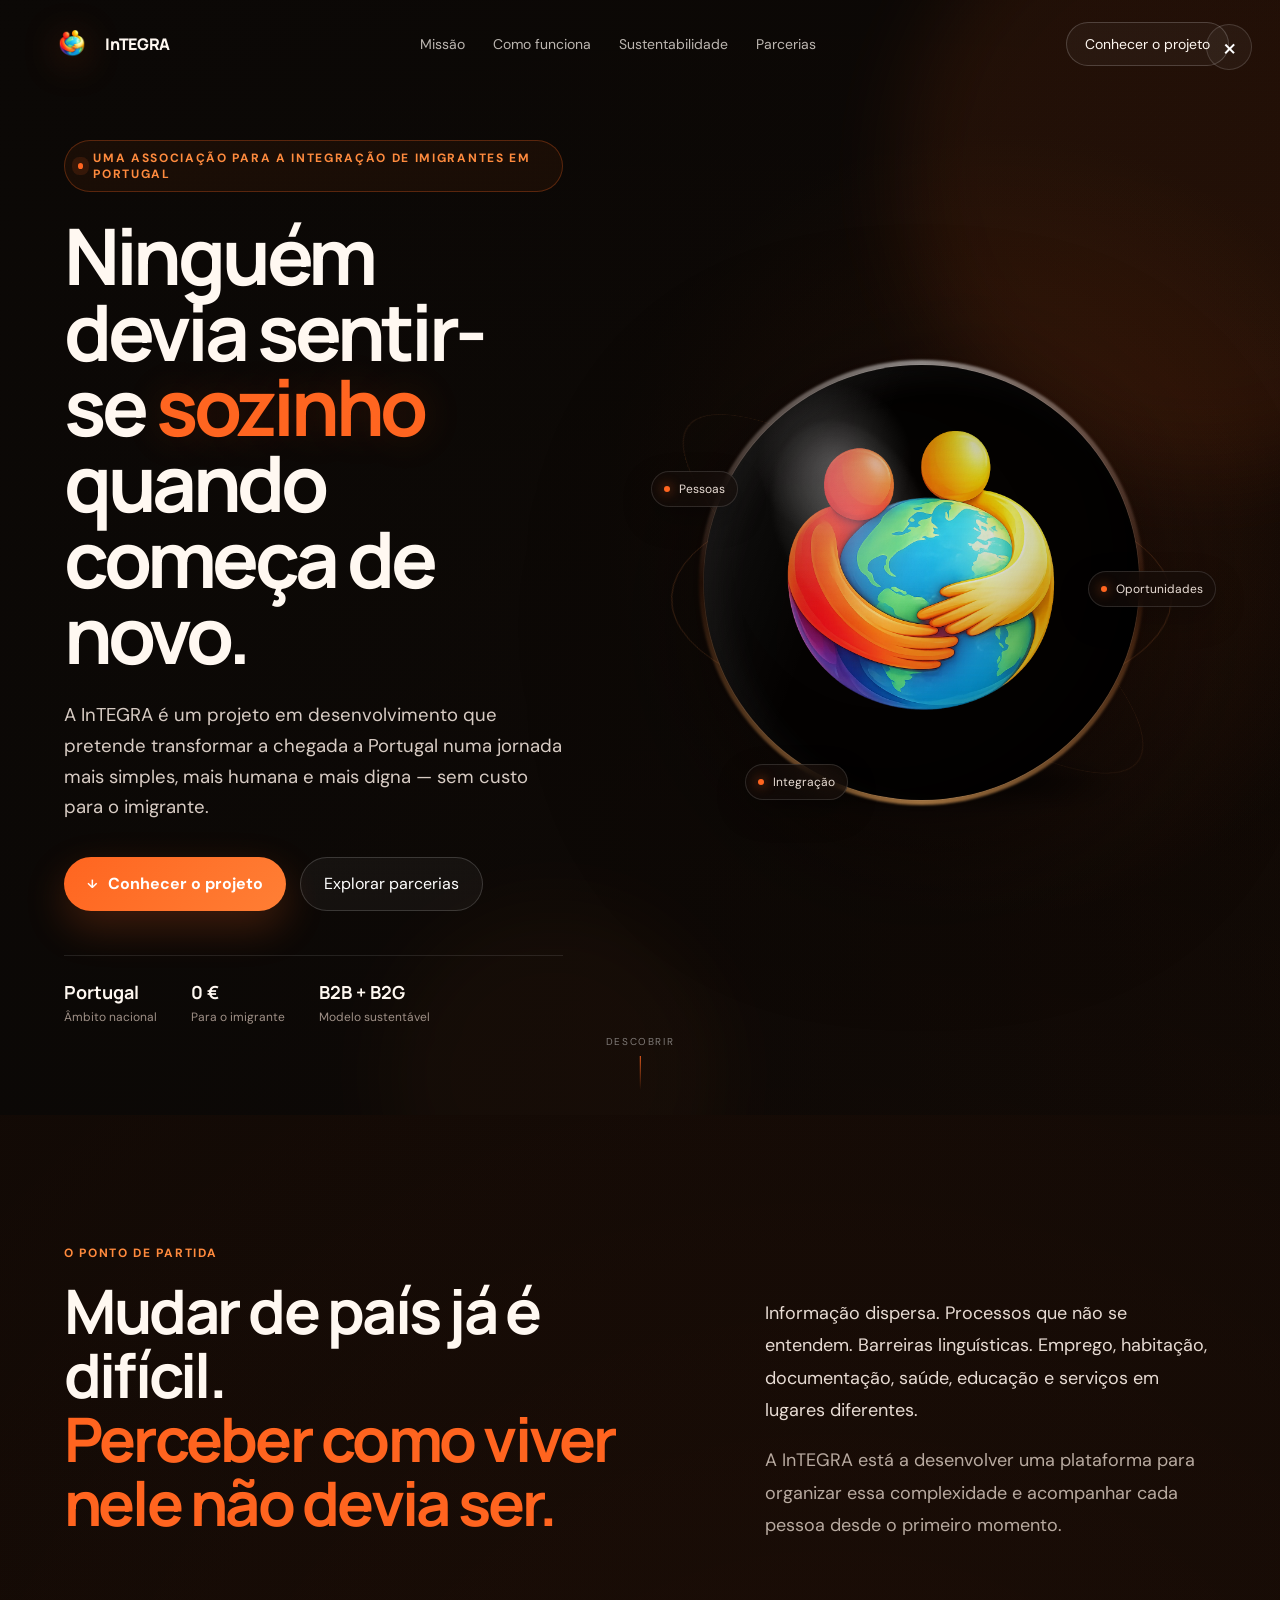
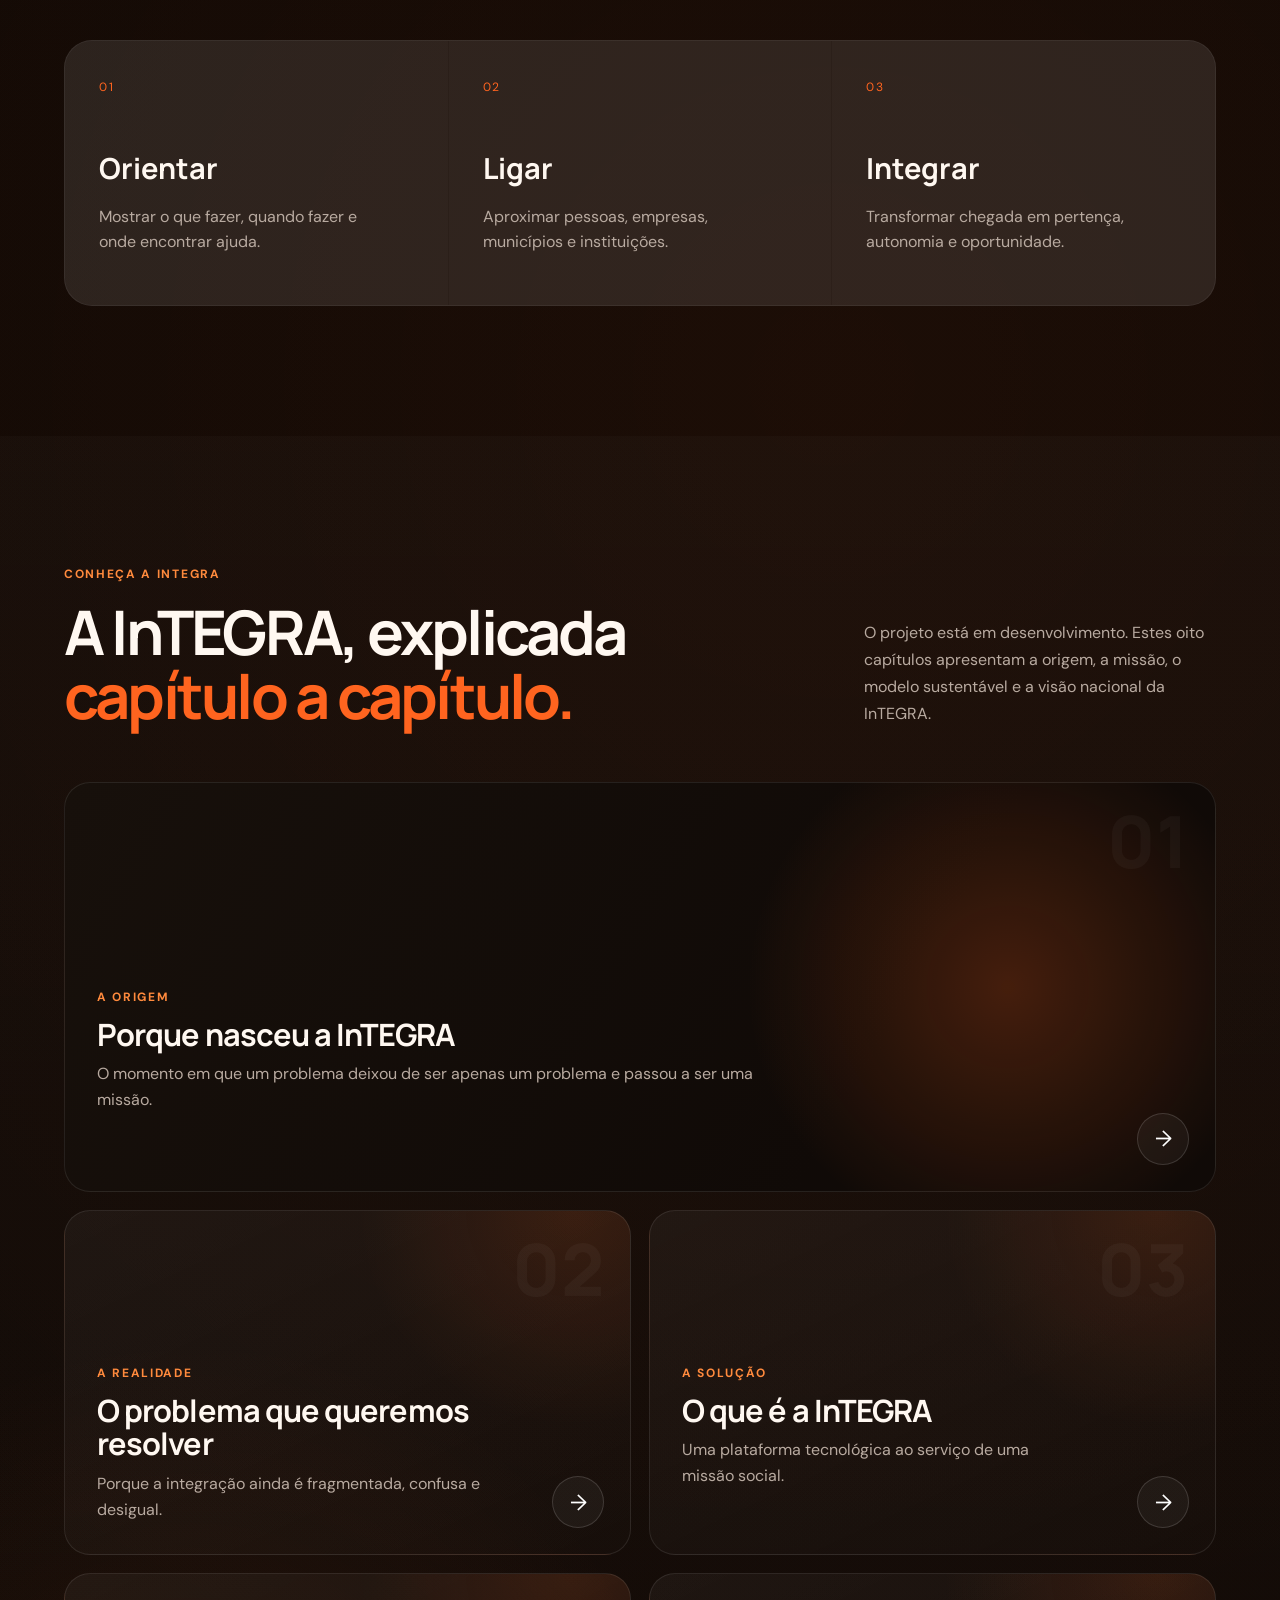
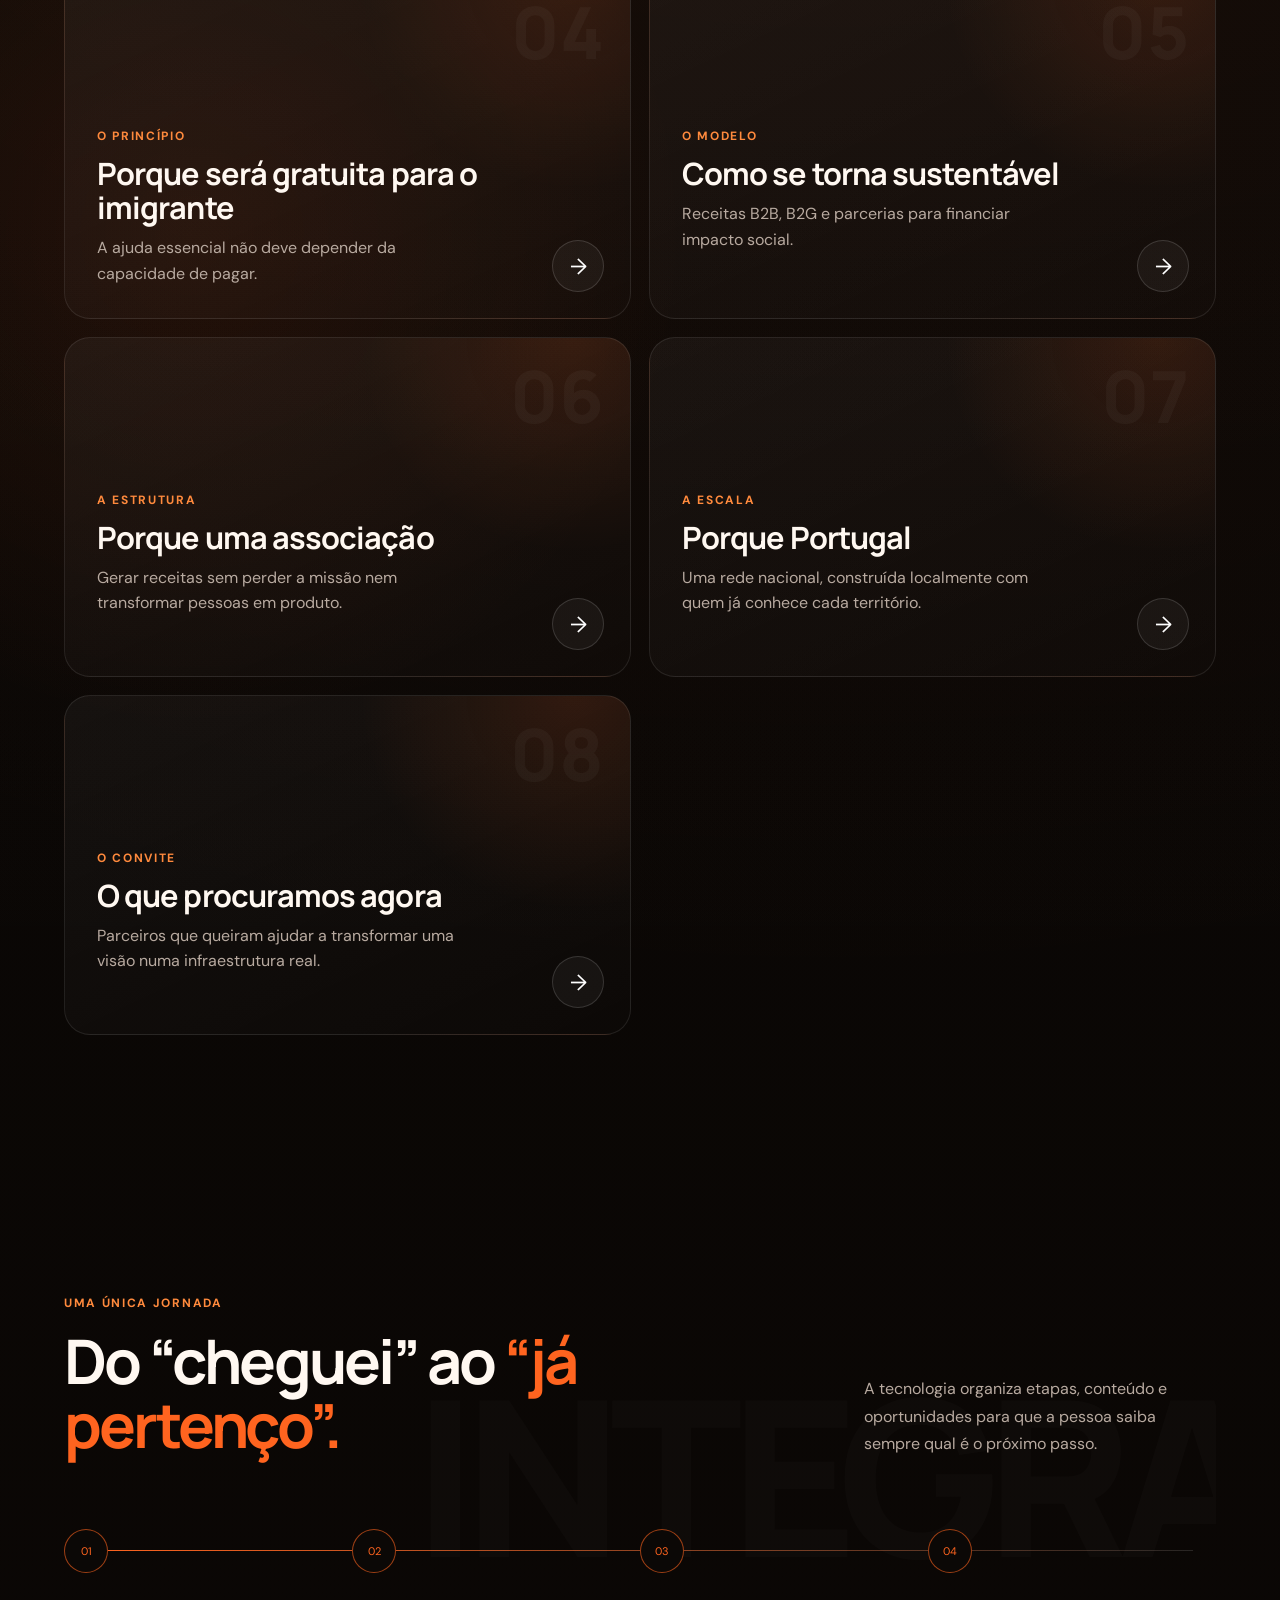
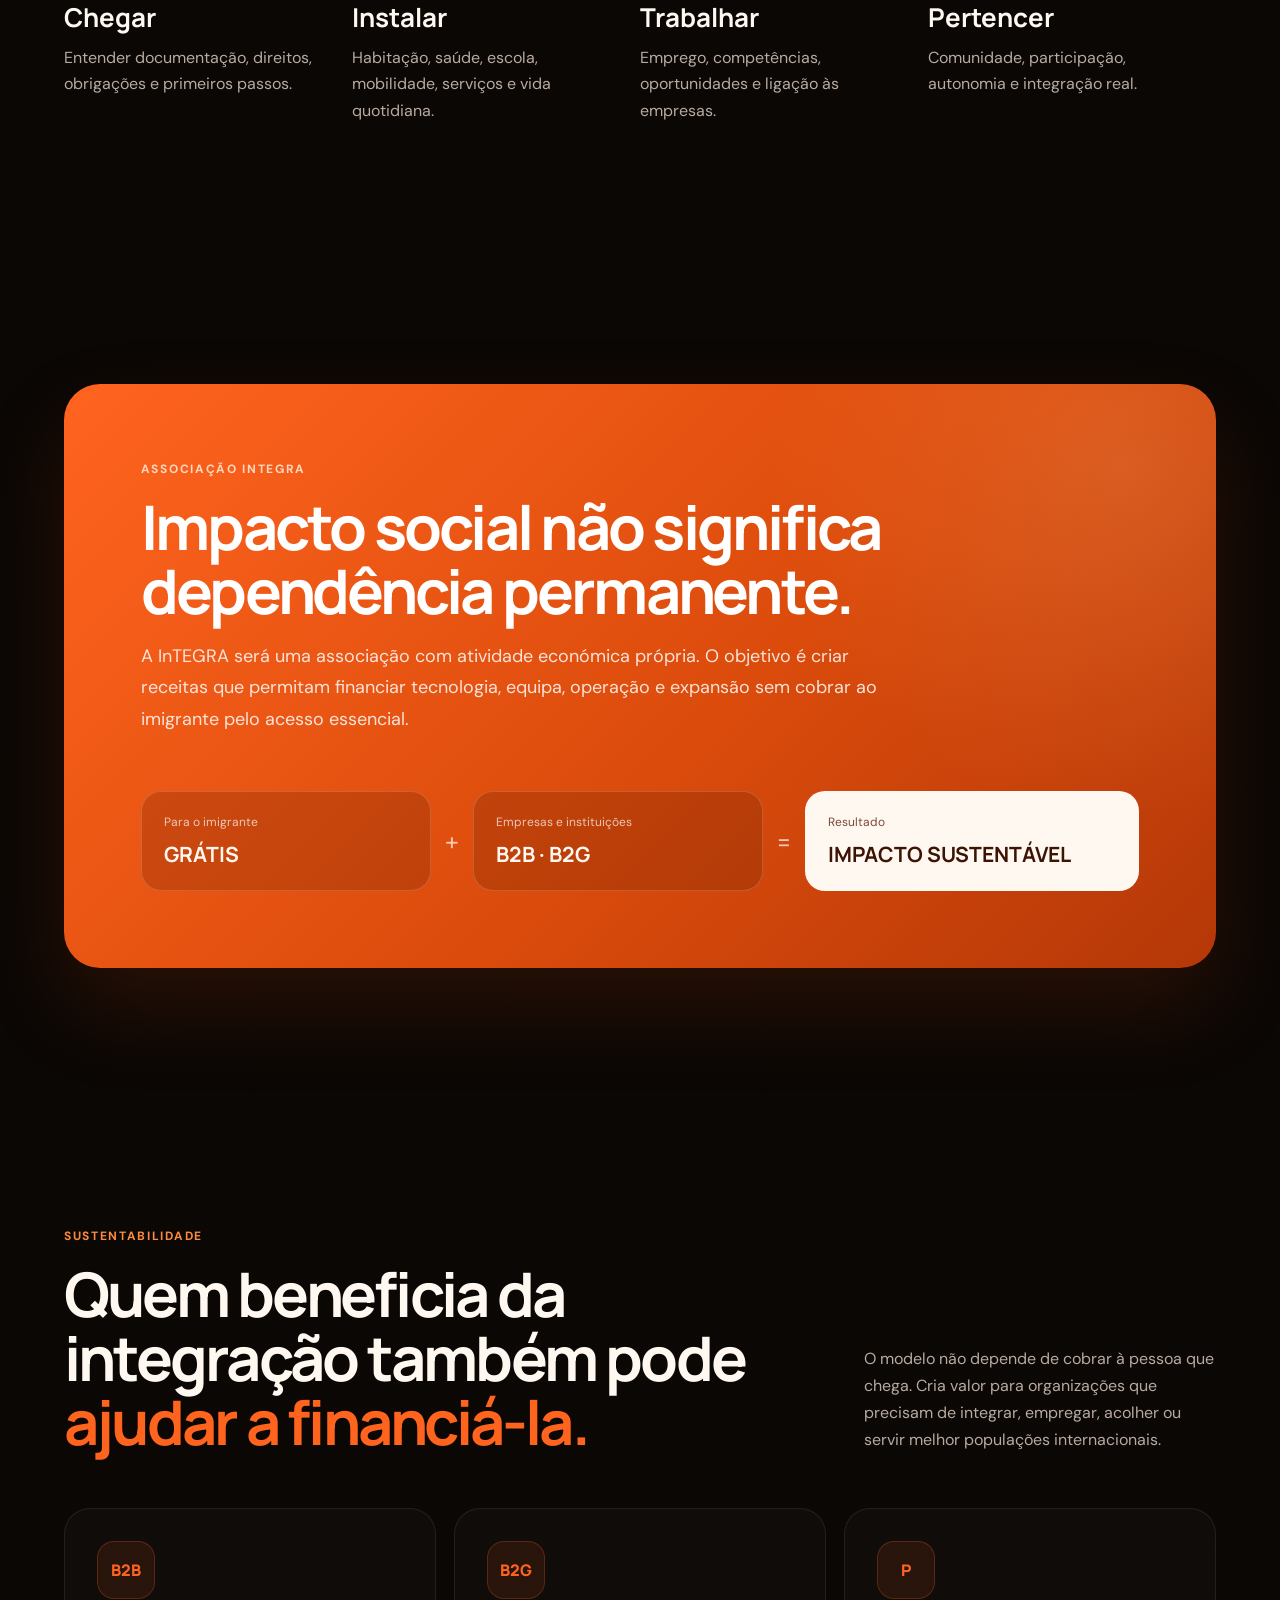
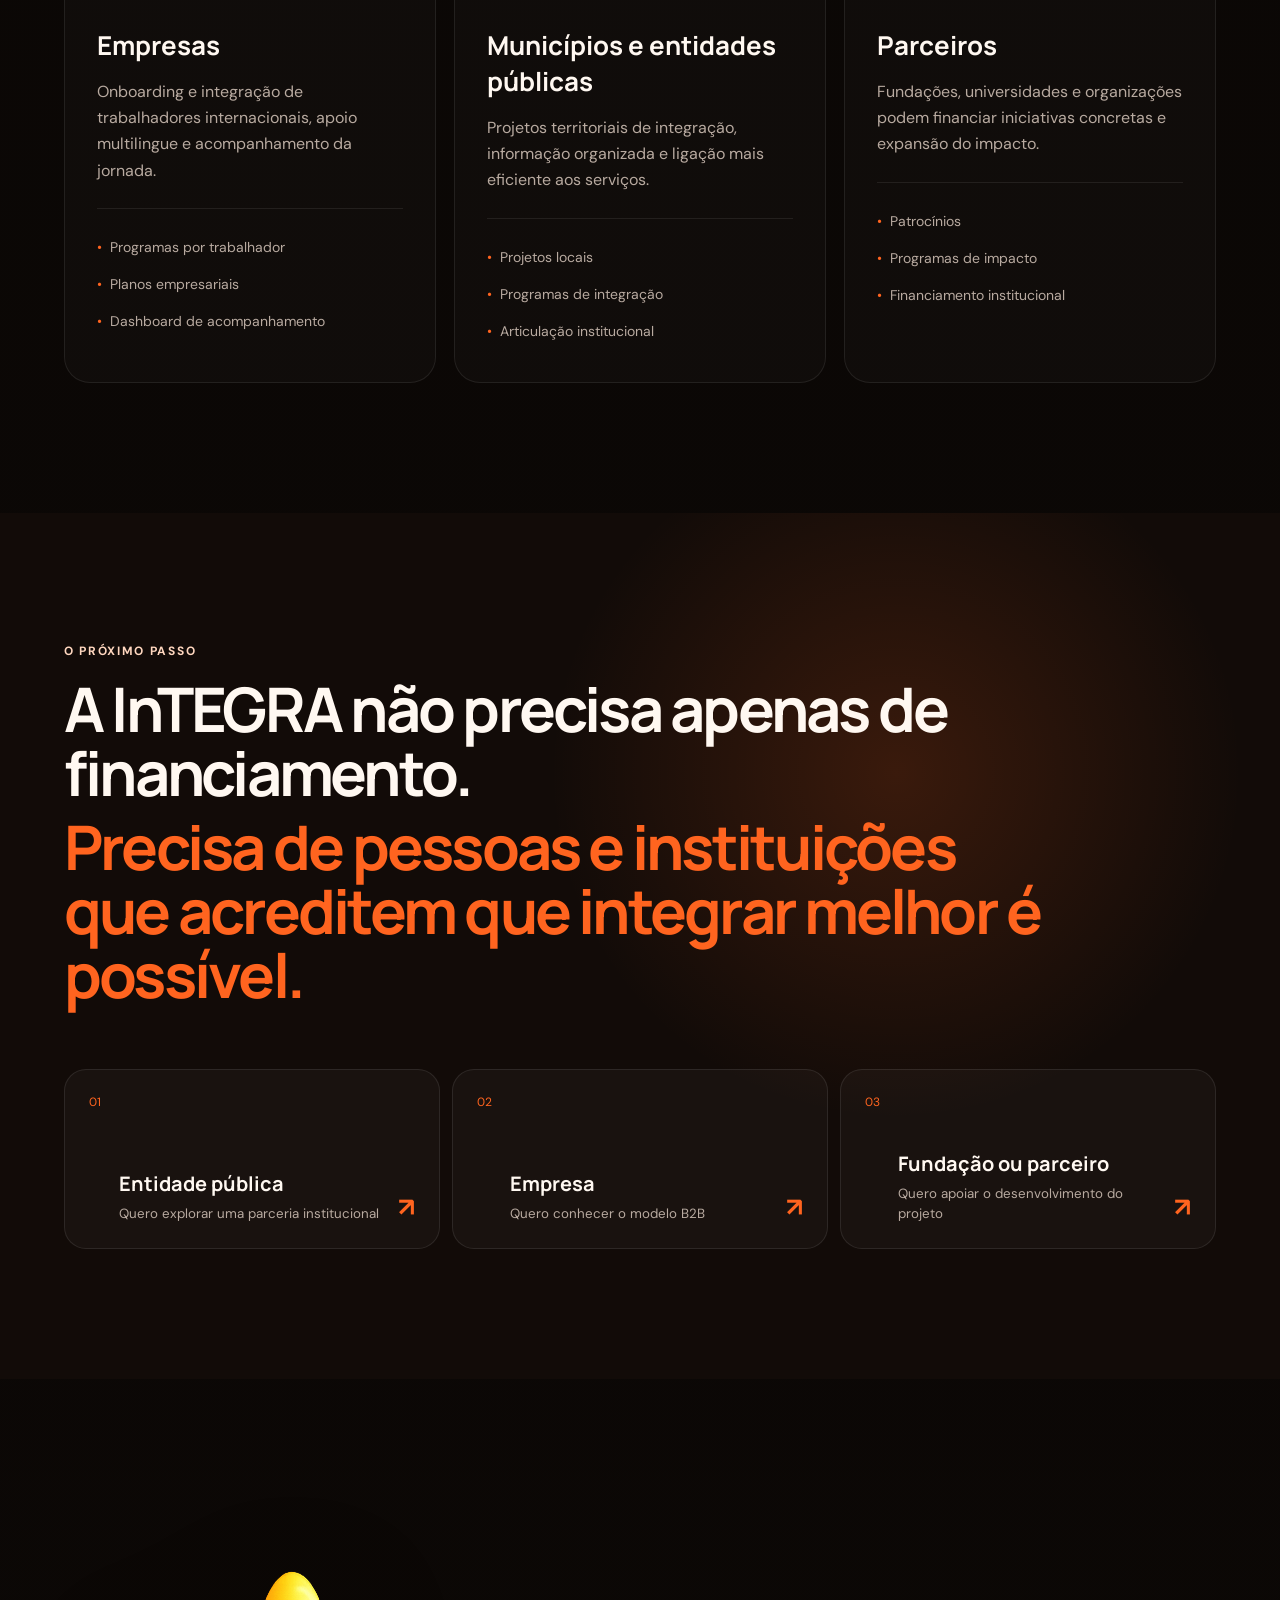
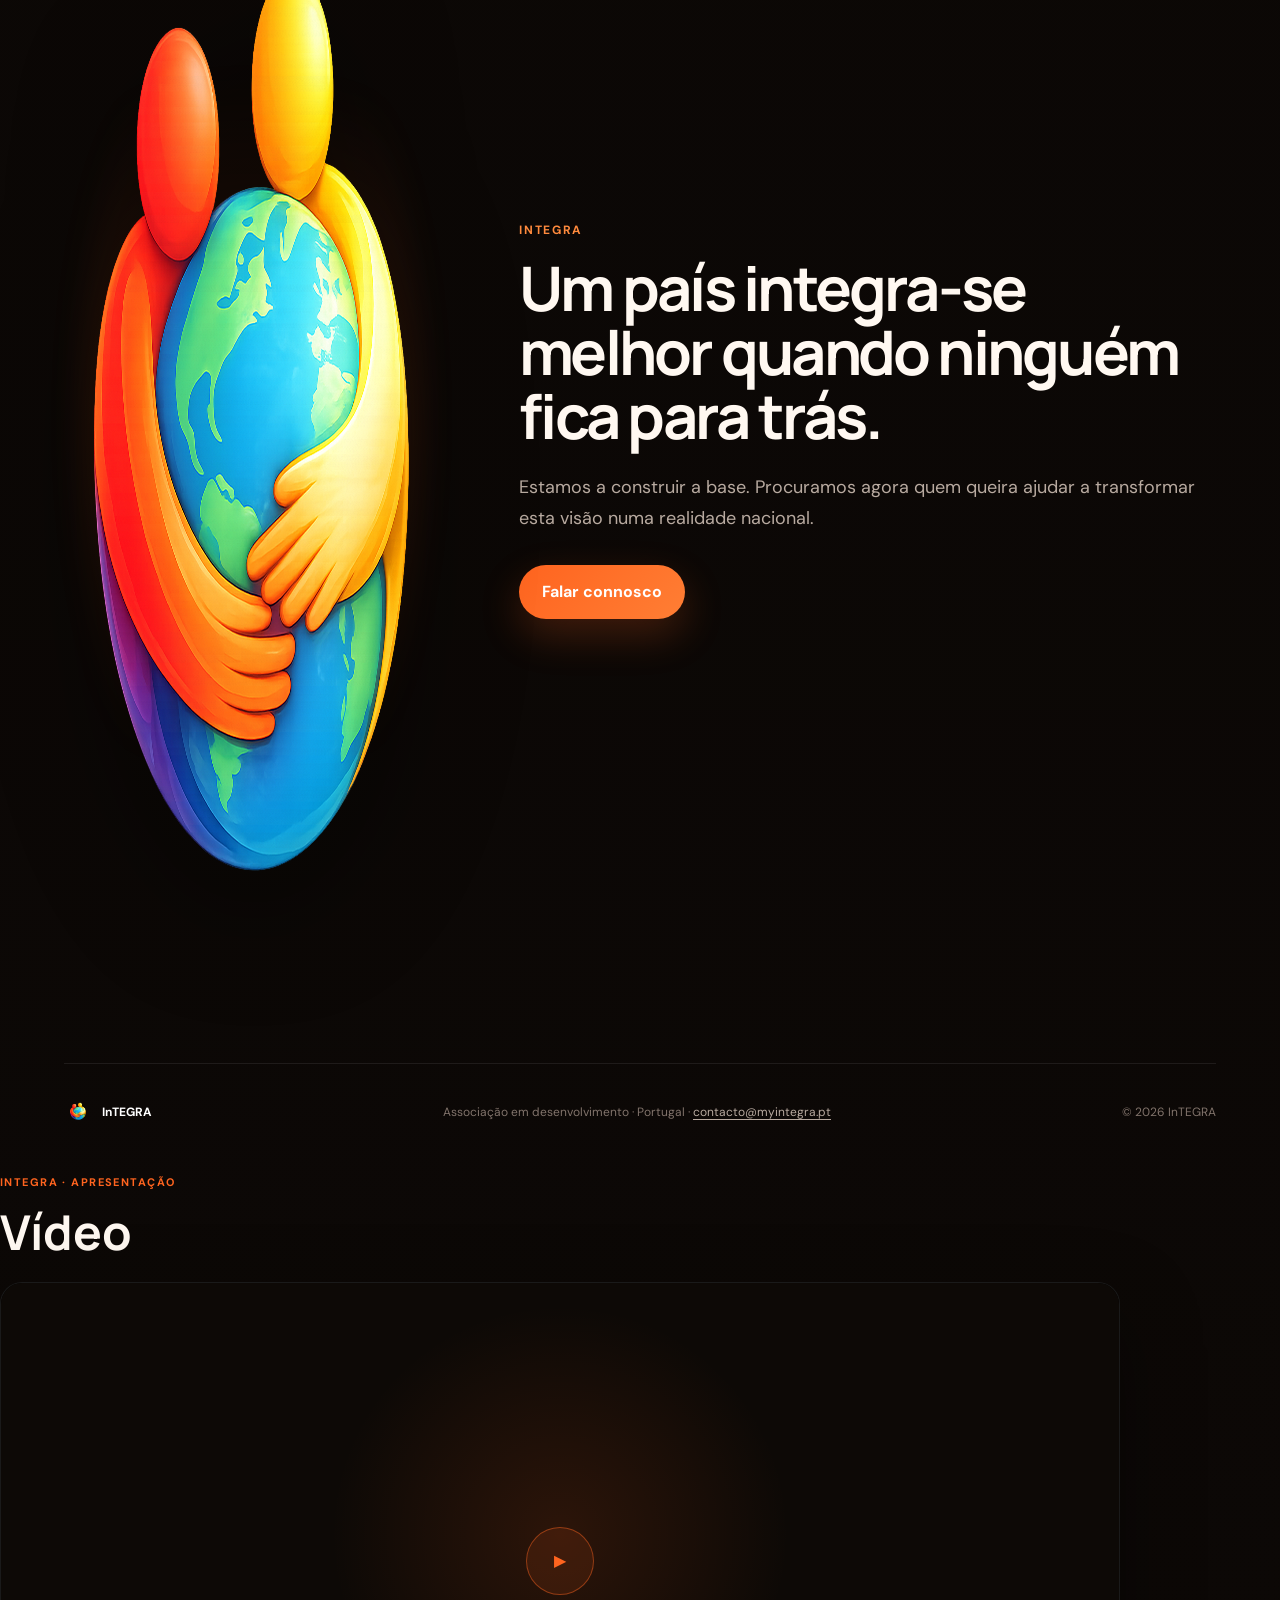
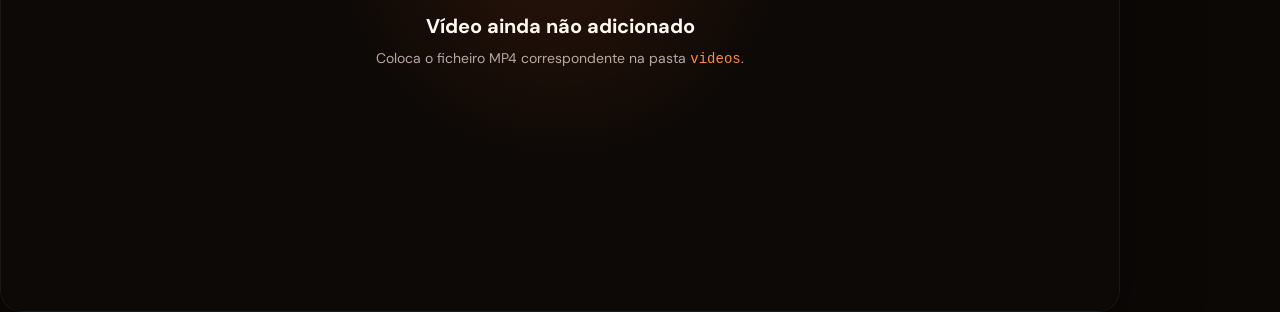
==== integra-apresentacao-v3-impacto/index.html @ e728732b "Corrigir proporcao da imagem final" ====
<!DOCTYPE html>
<html lang="pt-PT">
<head>
<meta charset="utf-8"/>
<meta content="width=device-width, initial-scale=1.0, viewport-fit=cover" name="viewport"/>
<title>InTEGRA | Integração de Imigrantes em Portugal</title>
<meta content="Conheça a InTEGRA, uma associação em desenvolvimento dedicada à integração de imigrantes em Portugal, ligando pessoas, empresas, municípios e instituições." name="description"/>
<meta content="index, follow, max-image-preview:large, max-snippet:-1, max-video-preview:-1" name="robots"/>
<meta content="Associação InTEGRA" name="author"/>
<meta content="InTEGRA" name="application-name"/>
<meta content="InTEGRA" name="apple-mobile-web-app-title"/>
<meta content="#0b0806" name="theme-color"/>
<meta content="dark" name="color-scheme"/>
<meta content="telephone=no" name="format-detection"/>
<meta content="strict-origin-when-cross-origin" name="referrer"/>
<link href="https://www.somosintegra.pt/" rel="canonical"/>
<link href="https://www.somosintegra.pt/" hreflang="pt-PT" rel="alternate"/>
<link href="https://www.somosintegra.pt/" hreflang="x-default" rel="alternate"/>
<meta content="website" property="og:type"/>
<meta content="pt_PT" property="og:locale"/>
<meta content="InTEGRA" property="og:site_name"/>
<meta content="InTEGRA | Integração de Imigrantes em Portugal" property="og:title"/>
<meta content="Uma associação em desenvolvimento para tornar a integração em Portugal mais simples, humana e sustentável." property="og:description"/>
<meta content="https://www.somosintegra.pt/" property="og:url"/>
<meta content="https://www.somosintegra.pt/assets/og-integra.jpg" property="og:image"/>
<meta content="https://www.somosintegra.pt/assets/og-integra.jpg" property="og:image:secure_url"/>
<meta content="image/jpeg" property="og:image:type"/>
<meta content="1200" property="og:image:width"/>
<meta content="630" property="og:image:height"/>
<meta content="InTEGRA — integração de imigrantes em Portugal" property="og:image:alt"/>
<meta content="summary_large_image" name="twitter:card"/>
<meta content="InTEGRA | Integração de Imigrantes em Portugal" name="twitter:title"/>
<meta content="Uma associação em desenvolvimento para tornar a integração em Portugal mais simples, humana e sustentável." name="twitter:description"/>
<meta content="https://www.somosintegra.pt/assets/og-integra.jpg" name="twitter:image"/>
<meta content="InTEGRA — integração de imigrantes em Portugal" name="twitter:image:alt"/>
<link href="/favicon.ico" rel="icon" sizes="any"/>
<link href="/favicon-48x48.png" rel="icon" sizes="48x48" type="image/png"/>
<link href="/favicon-32x32.png" rel="icon" sizes="32x32" type="image/png"/>
<link href="/favicon-16x16.png" rel="icon" sizes="16x16" type="image/png"/>
<link href="/apple-touch-icon.png" rel="apple-touch-icon" sizes="180x180"/>
<link href="/site.webmanifest" rel="manifest"/>
<link href="https://fonts.googleapis.com" rel="preconnect"/>
<link crossorigin="" href="https://fonts.gstatic.com" rel="preconnect"/>
<link href="https://fonts.googleapis.com/css2?family=DM+Sans:wght@400;500;600;700&amp;family=Manrope:wght@400;500;600;700;800&amp;display=swap" rel="stylesheet"/>
<link as="image" fetchpriority="high" href="/assets/logo-integra.webp" rel="preload" type="image/webp"/>
<script>document.documentElement.classList.add('js');</script>
<script type="application/ld+json">
  {
    "@context": "https://schema.org",
    "@graph": [
      {
        "@type": "Organization",
        "@id": "https://www.somosintegra.pt/#organization",
        "name": "InTEGRA",
        "alternateName": "Associação InTEGRA",
        "url": "https://www.somosintegra.pt/",
        "logo": {
          "@type": "ImageObject",
          "url": "https://www.somosintegra.pt/assets/logo-integra-square.png",
          "width": 1024,
          "height": 1024
        },
        "image": "https://www.somosintegra.pt/assets/og-integra.jpg",
        "description": "Associação portuguesa em desenvolvimento dedicada à integração de imigrantes em Portugal através de tecnologia, orientação e parcerias.",
        "email": "mailto:contacto@myintegra.pt",
        "areaServed": {
          "@type": "Country",
          "name": "Portugal"
        },
        "knowsAbout": [
          "Integração de imigrantes em Portugal",
          "Integração de trabalhadores internacionais",
          "Documentação para imigrantes",
          "Habitação",
          "Emprego",
          "Saúde",
          "Educação",
          "Parcerias com empresas e municípios"
        ]
      },
      {
        "@type": "WebSite",
        "@id": "https://www.somosintegra.pt/#website",
        "url": "https://www.somosintegra.pt/",
        "name": "InTEGRA",
        "alternateName": "Somos InTEGRA",
        "inLanguage": "pt-PT",
        "publisher": {
          "@id": "https://www.somosintegra.pt/#organization"
        }
      },
      {
        "@type": "WebPage",
        "@id": "https://www.somosintegra.pt/#webpage",
        "url": "https://www.somosintegra.pt/",
        "name": "InTEGRA | Integração de Imigrantes em Portugal",
        "description": "Conheça a InTEGRA, uma associação em desenvolvimento dedicada à integração de imigrantes em Portugal, ligando pessoas, empresas, municípios e instituições.",
        "isPartOf": {
          "@id": "https://www.somosintegra.pt/#website"
        },
        "about": {
          "@id": "https://www.somosintegra.pt/#organization"
        },
        "primaryImageOfPage": {
          "@type": "ImageObject",
          "url": "https://www.somosintegra.pt/assets/og-integra.jpg",
          "width": 1200,
          "height": 630
        },
        "inLanguage": "pt-PT"
      }
    ]
  }
  </script>
<link href="css/styles.css" rel="stylesheet"/>
</head>
<body>
<a class="skip-link" href="#conteudo-principal">Saltar para o conteúdo principal</a>
<div aria-hidden="true" class="noise"></div>
<header class="topbar" id="topbar">
<a aria-label="InTEGRA — início" class="brand" href="#inicio">
<img alt="" decoding="async" height="1536" src="assets/logo-integra.webp" width="1024"/>
<span>InTEGRA</span>
</a>
<nav aria-label="Navegação principal" class="nav">
<a href="#missao">Missão</a>
<a href="#como-funciona">Como funciona</a>
<a href="#sustentabilidade">Sustentabilidade</a>
<a href="#parcerias">Parcerias</a>
</nav>
<a class="top-cta" href="#historia">Conhecer o projeto</a>
</header>
<main id="conteudo-principal">
<!-- HERO -->
<section class="hero" id="inicio">
<div aria-hidden="true" class="hero-light hero-light-a"></div>
<div aria-hidden="true" class="hero-light hero-light-b"></div>
<div class="hero-copy reveal">
<div class="eyebrow">
<span class="eyebrow-dot"></span>
          Uma associação para a integração de imigrantes em Portugal
        </div>
<h1>
          Ninguém devia sentir-se
          <span class="accent">sozinho</span>
          quando começa de novo.
        </h1>
<p class="hero-lead">
          A InTEGRA é um projeto em desenvolvimento que pretende transformar a chegada a Portugal
          numa jornada mais simples, mais humana e mais digna — sem custo para o imigrante.
        </p>
<div class="hero-actions">
<a class="primary-button" href="#historia">
<span aria-hidden="true" class="play-icon">↓</span>
            Conhecer o projeto
          </a>
<a class="secondary-button" href="#parcerias">Explorar parcerias</a>
</div>
<div class="hero-proof">
<div>
<strong>Portugal</strong>
<span>Âmbito nacional</span>
</div>
<div>
<strong>0 €</strong>
<span>Para o imigrante</span>
</div>
<div>
<strong>B2B + B2G</strong>
<span>Modelo sustentável</span>
</div>
</div>
</div>
<div aria-label="Símbolo InTEGRA em rotação" class="world-stage">
<div class="orbit orbit-1"></div>
<div class="orbit orbit-2"></div>
<div class="orbit orbit-3"></div>
<div class="world-shadow"></div>
<div class="world-3d" id="world3d">
<div class="world-shell">
<div class="world-rim"></div>
<div class="world-face">
<img alt="Símbolo da InTEGRA: duas pessoas a abraçar o planeta" decoding="async" draggable="false" fetchpriority="high" height="1536" src="assets/logo-integra.webp" width="1024"/>
</div>
<div class="world-shine"></div>
</div>
</div>
<div class="floating-label label-one">
<span></span>
          Pessoas
        </div>
<div class="floating-label label-two">
<span></span>
          Oportunidades
        </div>
<div class="floating-label label-three">
<span></span>
          Integração
        </div>
</div>
<a aria-label="Continuar" class="scroll-cue" href="#manifesto">
<span>Descobrir</span>
<i></i>
</a>
</section>
<!-- MANIFESTO -->
<section class="manifesto section" id="manifesto">
<div class="section-label reveal">O ponto de partida</div>
<div class="manifesto-grid">
<h2 class="reveal">
          Mudar de país já é difícil.
          <span>Perceber como viver nele não devia ser.</span>
</h2>
<div class="manifesto-copy reveal">
<p>
            Informação dispersa. Processos que não se entendem. Barreiras linguísticas.
            Emprego, habitação, documentação, saúde, educação e serviços em lugares diferentes.
          </p>
<p>
            A InTEGRA está a desenvolver uma plataforma para organizar essa complexidade e acompanhar
            cada pessoa desde o primeiro momento.
          </p>
</div>
</div>
<div class="impact-strip reveal">
<div class="impact-card">
<span class="impact-index">01</span>
<h3>Orientar</h3>
<p>Mostrar o que fazer, quando fazer e onde encontrar ajuda.</p>
</div>
<div class="impact-card">
<span class="impact-index">02</span>
<h3>Ligar</h3>
<p>Aproximar pessoas, empresas, municípios e instituições.</p>
</div>
<div class="impact-card">
<span class="impact-index">03</span>
<h3>Integrar</h3>
<p>Transformar chegada em pertença, autonomia e oportunidade.</p>
</div>
</div>
</section>
<!-- STORY -->
<section class="story section" id="historia">
<div class="section-head reveal">
<div>
<div class="section-label">Conheça a InTEGRA</div>
<h2>A InTEGRA, explicada<br/><span>capítulo a capítulo.</span></h2>
</div>
<p>
          O projeto está em desenvolvimento. Estes oito capítulos apresentam a origem,
          a missão, o modelo sustentável e a visão nacional da InTEGRA.
        </p>
</div>
<div class="video-grid" id="videoGrid">
<a aria-label="Saber mais sobre a origem da InTEGRA" class="video-card featured reveal" href="#manifesto">
<div class="video-number">01</div>
<div class="video-card-copy">
<span class="video-kicker">A origem</span>
<h3>Porque nasceu a InTEGRA</h3>
<p>O momento em que um problema deixou de ser apenas um problema e passou a ser uma missão.</p>
</div>
<span aria-hidden="true" class="round-play chapter-arrow">→</span>
</a>
<a aria-label="Saber mais sobre o problema que a InTEGRA pretende resolver" class="video-card reveal" href="#manifesto">
<div class="video-number">02</div>
<div class="video-card-copy">
<span class="video-kicker">A realidade</span>
<h3>O problema que queremos resolver</h3>
<p>Porque a integração ainda é fragmentada, confusa e desigual.</p>
</div>
<span aria-hidden="true" class="round-play chapter-arrow">→</span>
</a>
<a aria-label="Saber mais sobre a solução InTEGRA" class="video-card reveal" href="#como-funciona">
<div class="video-number">03</div>
<div class="video-card-copy">
<span class="video-kicker">A solução</span>
<h3>O que é a InTEGRA</h3>
<p>Uma plataforma tecnológica ao serviço de uma missão social.</p>
</div>
<span aria-hidden="true" class="round-play chapter-arrow">→</span>
</a>
<a aria-label="Saber mais sobre o acesso gratuito para o imigrante" class="video-card reveal" href="#sustentabilidade">
<div class="video-number">04</div>
<div class="video-card-copy">
<span class="video-kicker">O princípio</span>
<h3>Porque será gratuita para o imigrante</h3>
<p>A ajuda essencial não deve depender da capacidade de pagar.</p>
</div>
<span aria-hidden="true" class="round-play chapter-arrow">→</span>
</a>
<a aria-label="Saber mais sobre o modelo sustentável da InTEGRA" class="video-card reveal" href="#sustentabilidade">
<div class="video-number">05</div>
<div class="video-card-copy">
<span class="video-kicker">O modelo</span>
<h3>Como se torna sustentável</h3>
<p>Receitas B2B, B2G e parcerias para financiar impacto social.</p>
</div>
<span aria-hidden="true" class="round-play chapter-arrow">→</span>
</a>
<a aria-label="Saber mais sobre a Associação InTEGRA" class="video-card reveal" href="#missao">
<div class="video-number">06</div>
<div class="video-card-copy">
<span class="video-kicker">A estrutura</span>
<h3>Porque uma associação</h3>
<p>Gerar receitas sem perder a missão nem transformar pessoas em produto.</p>
</div>
<span aria-hidden="true" class="round-play chapter-arrow">→</span>
</a>
<a aria-label="Saber mais sobre a visão nacional da InTEGRA" class="video-card reveal" href="#como-funciona">
<div class="video-number">07</div>
<div class="video-card-copy">
<span class="video-kicker">A escala</span>
<h3>Porque Portugal</h3>
<p>Uma rede nacional, construída localmente com quem já conhece cada território.</p>
</div>
<span aria-hidden="true" class="round-play chapter-arrow">→</span>
</a>
<a aria-label="Saber como colaborar com a InTEGRA" class="video-card reveal" href="#parcerias">
<div class="video-number">08</div>
<div class="video-card-copy">
<span class="video-kicker">O convite</span>
<h3>O que procuramos agora</h3>
<p>Parceiros que queiram ajudar a transformar uma visão numa infraestrutura real.</p>
</div>
<span aria-hidden="true" class="round-play chapter-arrow">→</span>
</a>
</div>
</section>
<!-- HOW IT WORKS -->
<section class="journey section" id="como-funciona">
<div class="journey-bg-word">INTEGRA</div>
<div class="section-head reveal">
<div>
<div class="section-label">Uma única jornada</div>
<h2>Do “cheguei” ao <span>“já pertenço”.</span></h2>
</div>
<p>
          A tecnologia organiza etapas, conteúdo e oportunidades para que a pessoa saiba sempre qual é o próximo passo.
        </p>
</div>
<div class="journey-line reveal">
<div class="journey-step">
<span>01</span>
<h3>Chegar</h3>
<p>Entender documentação, direitos, obrigações e primeiros passos.</p>
</div>
<div class="journey-step">
<span>02</span>
<h3>Instalar</h3>
<p>Habitação, saúde, escola, mobilidade, serviços e vida quotidiana.</p>
</div>
<div class="journey-step">
<span>03</span>
<h3>Trabalhar</h3>
<p>Emprego, competências, oportunidades e ligação às empresas.</p>
</div>
<div class="journey-step">
<span>04</span>
<h3>Pertencer</h3>
<p>Comunidade, participação, autonomia e integração real.</p>
</div>
</div>
</section>
<!-- MISSION / ASSOCIATION -->
<section class="association section" id="missao">
<div class="association-panel reveal">
<div class="association-copy">
<div class="section-label light">Associação InTEGRA</div>
<h2>Impacto social não significa dependência permanente.</h2>
<p>
            A InTEGRA será uma associação com atividade económica própria.
            O objetivo é criar receitas que permitam financiar tecnologia, equipa,
            operação e expansão sem cobrar ao imigrante pelo acesso essencial.
          </p>
</div>
<div class="association-equation">
<div class="equation-box">
<span>Para o imigrante</span>
<strong>GRÁTIS</strong>
</div>
<div class="equation-sign">+</div>
<div class="equation-box">
<span>Empresas e instituições</span>
<strong>B2B · B2G</strong>
</div>
<div class="equation-sign">=</div>
<div class="equation-box highlighted">
<span>Resultado</span>
<strong>IMPACTO SUSTENTÁVEL</strong>
</div>
</div>
</div>
</section>
<!-- BUSINESS MODEL -->
<section class="business section" id="sustentabilidade">
<div class="section-head reveal">
<div>
<div class="section-label">Sustentabilidade</div>
<h2>Quem beneficia da integração também pode <span>ajudar a financiá-la.</span></h2>
</div>
<p>
          O modelo não depende de cobrar à pessoa que chega. Cria valor para organizações que precisam de integrar, empregar, acolher ou servir melhor populações internacionais.
        </p>
</div>
<div class="business-grid">
<article class="business-card reveal">
<div class="business-icon">B2B</div>
<h3>Empresas</h3>
<p>Onboarding e integração de trabalhadores internacionais, apoio multilingue e acompanhamento da jornada.</p>
<ul>
<li>Programas por trabalhador</li>
<li>Planos empresariais</li>
<li>Dashboard de acompanhamento</li>
</ul>
</article>
<article class="business-card reveal">
<div class="business-icon">B2G</div>
<h3>Municípios e entidades públicas</h3>
<p>Projetos territoriais de integração, informação organizada e ligação mais eficiente aos serviços.</p>
<ul>
<li>Projetos locais</li>
<li>Programas de integração</li>
<li>Articulação institucional</li>
</ul>
</article>
<article class="business-card reveal">
<div class="business-icon">P</div>
<h3>Parceiros</h3>
<p>Fundações, universidades e organizações podem financiar iniciativas concretas e expansão do impacto.</p>
<ul>
<li>Patrocínios</li>
<li>Programas de impacto</li>
<li>Financiamento institucional</li>
</ul>
</article>
</div>
</section>
<!-- PARTNERSHIP -->
<section class="partnership section" id="parcerias">
<div class="partnership-inner reveal">
<div class="section-label light">O próximo passo</div>
<h2>
          A InTEGRA não precisa apenas de financiamento.
          <span>Precisa de pessoas e instituições que acreditem que integrar melhor é possível.</span>
</h2>
<div class="partnership-options">
<a href="mailto:contacto@myintegra.pt?subject=Parceria%20institucional%20InTEGRA">
<span>01</span>
<div>
<strong>Entidade pública</strong>
<small>Quero explorar uma parceria institucional</small>
</div>
<b>↗</b>
</a>
<a href="mailto:contacto@myintegra.pt?subject=Parceria%20empresarial%20InTEGRA">
<span>02</span>
<div>
<strong>Empresa</strong>
<small>Quero conhecer o modelo B2B</small>
</div>
<b>↗</b>
</a>
<a href="mailto:contacto@myintegra.pt?subject=Apoio%20ao%20projeto%20InTEGRA">
<span>03</span>
<div>
<strong>Fundação ou parceiro</strong>
<small>Quero apoiar o desenvolvimento do projeto</small>
</div>
<b>↗</b>
</a>
</div>
</div>
</section>
<!-- FINAL -->
<section class="finale section">
<div class="finale-world">
<img
  src="assets/logo-integra-square.png"
  alt=""
  width="1024"
  height="1024"
  loading="lazy"
  decoding="async"
/>
</div>
<div class="finale-copy reveal">
<div class="section-label">InTEGRA</div>
<h2>Um país integra-se melhor quando ninguém fica para trás.</h2>
<p>
          Estamos a construir a base. Procuramos agora quem queira ajudar a transformar esta visão numa realidade nacional.
        </p>
<a class="primary-button" href="mailto:contacto@myintegra.pt?subject=Quero%20conhecer%20a%20InTEGRA">
          Falar connosco
        </a>
</div>
</section>
</main>
<footer>
<div class="footer-brand">
<img alt="" decoding="async" height="1536" loading="lazy" src="assets/logo-integra.webp" width="1024"/>
<strong>InTEGRA</strong>
</div>
<p>Associação em desenvolvimento · Portugal · <a href="mailto:contacto@myintegra.pt">contacto@myintegra.pt</a></p>
<p>© 2026 InTEGRA</p>
</footer>
<!-- VIDEO MODAL -->
<div aria-hidden="true" aria-labelledby="modalTitle" aria-modal="true" class="video-modal" hidden="" id="videoModal" inert role="dialog"></div>
<button aria-label="Fechar vídeo" class="modal-close" id="modalClose" type="button">×</button>
<div class="modal-content">
<div class="modal-meta">
<span>InTEGRA · Apresentação</span>
<h2 id="modalTitle">Vídeo</h2>
</div>
<div class="video-frame">
<video controls="" id="modalVideo" playsinline="" preload="metadata"></video>
<div class="video-placeholder" id="videoPlaceholder">
<div class="placeholder-play">▶</div>
<strong>Vídeo ainda não adicionado</strong>
<span>Coloca o ficheiro MP4 correspondente na pasta <code>videos</code>.</span>
</div>
</div>
</div>
</div>
<script src="js/app.js"></script>
</body>
</html>
---- integra-apresentacao-v3-impacto/css/styles.css ----
:root {
  --bg: #0b0806;
  --bg-soft: #130d09;
  --panel: #17100b;
  --orange: #ff641f;
  --orange-2: #ff8a3d;
  --orange-3: #ffb26f;
  --cream: #fff8f1;
  --muted: #b8aaa0;
  --line: rgba(255,255,255,.11);
  --shadow: 0 30px 80px rgba(0,0,0,.38);
  --radius: 28px;
  --max: 1240px;
}

* {
  box-sizing: border-box;
}

html {
  scroll-behavior: smooth;
  background: var(--bg);
}

body {
  margin: 0;
  font-family: "DM Sans", Arial, sans-serif;
  color: var(--cream);
  background:
    radial-gradient(circle at 65% 20%, rgba(255,100,31,.08), transparent 28%),
    linear-gradient(180deg, #090604 0%, #0c0806 100%);
  overflow-x: hidden;
}

body.modal-open {
  overflow: hidden;
}

a {
  color: inherit;
  text-decoration: none;
}

button {
  font: inherit;
}

img {
  max-width: 100%;
}

.noise {
  position: fixed;
  inset: 0;
  pointer-events: none;
  z-index: 999;
  opacity: .035;
  background-image:
    repeating-radial-gradient(circle at 0 0, transparent 0, #fff 1px, transparent 2px);
  background-size: 5px 5px;
  mix-blend-mode: soft-light;
}

.topbar {
  position: fixed;
  top: 0;
  left: 0;
  width: 100%;
  height: 88px;
  z-index: 100;
  display: flex;
  align-items: center;
  justify-content: space-between;
  padding: 0 4vw;
  border-bottom: 1px solid transparent;
  transition: .35s ease;
}

.topbar.scrolled {
  height: 72px;
  background: rgba(11,8,6,.76);
  backdrop-filter: blur(18px);
  border-bottom-color: rgba(255,255,255,.08);
}

.brand {
  display: flex;
  align-items: center;
  gap: 12px;
  font-family: "Manrope", sans-serif;
  font-weight: 800;
  letter-spacing: -.02em;
}

.brand img {
  width: 42px;
  height: 42px;
  object-fit: contain;
  filter: drop-shadow(0 6px 18px rgba(255,100,31,.25));
}

.nav {
  display: flex;
  gap: 28px;
  color: rgba(255,248,241,.72);
  font-size: 14px;
}

.nav a {
  transition: .2s ease;
}

.nav a:hover {
  color: #fff;
}

.top-cta {
  padding: 12px 18px;
  border: 1px solid rgba(255,255,255,.18);
  border-radius: 999px;
  font-size: 14px;
  background: rgba(255,255,255,.035);
  transition: .25s ease;
}

.top-cta:hover {
  border-color: rgba(255,100,31,.7);
  background: rgba(255,100,31,.08);
}

/* HERO */
.hero {
  min-height: 100vh;
  position: relative;
  display: grid;
  grid-template-columns: 1.02fr .98fr;
  align-items: center;
  gap: 5vw;
  padding: 140px max(5vw, calc((100vw - var(--max))/2)) 90px;
  overflow: hidden;
}

.hero::before {
  content: "";
  position: absolute;
  inset: 0;
  background:
    linear-gradient(90deg, rgba(11,8,6,.98) 0%, rgba(11,8,6,.78) 44%, rgba(11,8,6,.18) 100%),
    radial-gradient(circle at 78% 47%, rgba(255,100,31,.16), transparent 34%);
  pointer-events: none;
}

.hero-light {
  position: absolute;
  border-radius: 50%;
  filter: blur(40px);
  opacity: .32;
  pointer-events: none;
}

.hero-light-a {
  width: 600px;
  height: 600px;
  right: -220px;
  top: -130px;
  background: rgba(255,100,31,.28);
}

.hero-light-b {
  width: 340px;
  height: 340px;
  left: 30%;
  bottom: -130px;
  background: rgba(255,134,44,.12);
}

.hero-copy {
  position: relative;
  z-index: 4;
  max-width: 720px;
}

.eyebrow,
.section-label {
  text-transform: uppercase;
  font-weight: 700;
  letter-spacing: .14em;
  font-size: 12px;
  color: var(--orange-2);
}

.eyebrow {
  display: inline-flex;
  align-items: center;
  gap: 10px;
  padding: 9px 13px;
  border: 1px solid rgba(255,100,31,.28);
  border-radius: 999px;
  background: rgba(255,100,31,.06);
  margin-bottom: 26px;
}

.eyebrow-dot {
  width: 6px;
  height: 6px;
  border-radius: 50%;
  background: var(--orange);
  box-shadow: 0 0 0 6px rgba(255,100,31,.12);
}

.hero h1 {
  font-family: "Manrope", sans-serif;
  margin: 0;
  font-size: clamp(50px, 6.1vw, 96px);
  line-height: .97;
  letter-spacing: -.055em;
  max-width: 880px;
}

.hero h1 .accent {
  color: var(--orange);
  display: inline-block;
  text-shadow: 0 0 40px rgba(255,100,31,.16);
}

.hero-lead {
  max-width: 640px;
  margin: 28px 0 0;
  color: #d7cbc3;
  font-size: clamp(17px, 1.45vw, 21px);
  line-height: 1.65;
}

.hero-actions {
  display: flex;
  flex-wrap: wrap;
  gap: 14px;
  margin-top: 34px;
}

.primary-button,
.secondary-button {
  min-height: 54px;
  display: inline-flex;
  align-items: center;
  justify-content: center;
  gap: 10px;
  padding: 0 23px;
  border-radius: 999px;
  border: 0;
  cursor: pointer;
  transition: transform .2s ease, box-shadow .2s ease, background .2s ease;
}

.primary-button {
  background: linear-gradient(135deg, var(--orange), #ff7e34);
  color: #fff;
  box-shadow: 0 16px 40px rgba(255,100,31,.22);
  font-weight: 700;
}

.primary-button:hover {
  transform: translateY(-2px);
  box-shadow: 0 22px 46px rgba(255,100,31,.34);
}

.secondary-button {
  border: 1px solid rgba(255,255,255,.16);
  background: rgba(255,255,255,.04);
  color: #fff;
}

.secondary-button:hover {
  transform: translateY(-2px);
  background: rgba(255,255,255,.08);
}

.play-icon {
  font-size: 12px;
}

.hero-proof {
  margin-top: 44px;
  padding-top: 24px;
  border-top: 1px solid rgba(255,255,255,.10);
  display: flex;
  gap: 34px;
}

.hero-proof div {
  display: grid;
  gap: 5px;
}

.hero-proof strong {
  font-family: "Manrope", sans-serif;
  font-size: 18px;
}

.hero-proof span {
  color: #9f9087;
  font-size: 12px;
}

/* WORLD */
.world-stage {
  position: relative;
  z-index: 3;
  width: min(46vw, 650px);
  aspect-ratio: 1 / 1;
  justify-self: end;
  perspective: 1500px;
  isolation: isolate;
}

.world-stage::before {
  content: "";
  position: absolute;
  inset: 12%;
  border-radius: 50%;
  background: radial-gradient(circle, rgba(255,139,58,.20), rgba(255,100,31,.08) 38%, transparent 70%);
  filter: blur(14px);
  animation: breathe 4.4s ease-in-out infinite;
}

.world-3d {
  position: absolute;
  inset: 13%;
  transform-style: preserve-3d;
  animation: worldFloat 6s ease-in-out infinite;
}

.world-shell {
  position: absolute;
  inset: 0;
  border-radius: 50%;
  transform-style: preserve-3d;
  animation: worldTurn 12s ease-in-out infinite;
  filter: drop-shadow(0 45px 80px rgba(0,0,0,.55));
}

.world-face {
  position: absolute;
  inset: 0;
  border-radius: 50%;
  overflow: hidden;
  background: #050302;
  box-shadow:
    inset -40px -24px 60px rgba(0,0,0,.48),
    inset 20px 12px 30px rgba(255,255,255,.06),
    0 0 0 1px rgba(255,255,255,.07);
}

.world-face::after {
  content: "";
  position: absolute;
  inset: 0;
  border-radius: 50%;
  background:
    radial-gradient(circle at 30% 22%, rgba(255,255,255,.20), transparent 17%),
    linear-gradient(110deg, rgba(255,255,255,.07), transparent 35%, rgba(0,0,0,.22) 75%),
    radial-gradient(circle at 72% 65%, transparent 32%, rgba(0,0,0,.42) 86%);
  pointer-events: none;
}

.world-face img {
  width: 100%;
  height: 100%;
  object-fit: contain;
  transform: scale(1.055);
  user-select: none;
}

.world-rim {
  position: absolute;
  inset: -5px;
  border-radius: 50%;
  background: conic-gradient(from 90deg, rgba(255,100,31,.1), rgba(255,180,99,.6), rgba(255,100,31,.08), rgba(255,255,255,.5), rgba(255,100,31,.1));
  filter: blur(1px);
  transform: translateZ(-4px);
}

.world-shine {
  position: absolute;
  width: 34%;
  height: 48%;
  left: 17%;
  top: 12%;
  border-radius: 50%;
  background: radial-gradient(ellipse at center, rgba(255,255,255,.27), rgba(255,255,255,.02) 70%);
  filter: blur(2px);
  transform: translateZ(26px) rotate(-24deg);
  pointer-events: none;
}

.world-shadow {
  position: absolute;
  width: 58%;
  height: 12%;
  bottom: 10%;
  left: 22%;
  background: rgba(0,0,0,.65);
  border-radius: 50%;
  filter: blur(26px);
  transform: rotateX(70deg);
}

.orbit {
  position: absolute;
  inset: 8%;
  border: 1px solid rgba(255,140,68,.22);
  border-radius: 50%;
  transform-style: preserve-3d;
}

.orbit::after {
  content: "";
  position: absolute;
  width: 9px;
  height: 9px;
  background: var(--orange);
  border-radius: 50%;
  top: 12%;
  left: 27%;
  box-shadow: 0 0 20px rgba(255,100,31,.9);
}

.orbit-1 {
  transform: rotateX(64deg) rotateZ(10deg);
  animation: orbitSpinA 14s linear infinite;
}

.orbit-2 {
  inset: 3%;
  transform: rotateX(70deg) rotateY(35deg) rotateZ(-18deg);
  opacity: .5;
  animation: orbitSpinB 18s linear infinite reverse;
}

.orbit-3 {
  inset: 18%;
  transform: rotateY(68deg) rotateZ(26deg);
  opacity: .28;
  animation: orbitSpinC 11s linear infinite;
}

.floating-label {
  position: absolute;
  z-index: 8;
  display: inline-flex;
  align-items: center;
  gap: 9px;
  padding: 9px 12px;
  border-radius: 999px;
  font-size: 12px;
  color: #e9ddd5;
  background: rgba(22,14,10,.62);
  border: 1px solid rgba(255,255,255,.12);
  backdrop-filter: blur(12px);
  box-shadow: 0 12px 30px rgba(0,0,0,.25);
}

.floating-label span {
  width: 6px;
  height: 6px;
  background: var(--orange);
  border-radius: 50%;
  box-shadow: 0 0 12px rgba(255,100,31,.8);
}

.label-one {
  left: 4%;
  top: 31%;
  animation: labelFloat 4.6s ease-in-out infinite;
}

.label-two {
  right: 0;
  top: 48%;
  animation: labelFloat 5.2s ease-in-out .6s infinite;
}

.label-three {
  left: 20%;
  bottom: 13%;
  animation: labelFloat 5s ease-in-out 1.1s infinite;
}

.scroll-cue {
  position: absolute;
  z-index: 6;
  left: 50%;
  bottom: 25px;
  transform: translateX(-50%);
  display: grid;
  justify-items: center;
  gap: 8px;
  color: rgba(255,255,255,.45);
  font-size: 10px;
  text-transform: uppercase;
  letter-spacing: .16em;
}

.scroll-cue i {
  display: block;
  width: 1px;
  height: 34px;
  background: linear-gradient(var(--orange), transparent);
  animation: scrollPulse 1.8s ease-in-out infinite;
}

/* SECTIONS */
.section {
  width: min(var(--max), calc(100% - 10vw));
  margin: 0 auto;
  padding: 130px 0;
  position: relative;
}

.section-head {
  display: grid;
  grid-template-columns: 1.35fr .65fr;
  gap: 70px;
  align-items: end;
  margin-bottom: 54px;
}

.section-head h2,
.manifesto h2,
.association h2,
.partnership h2,
.finale h2 {
  margin: 0;
  font-family: "Manrope", sans-serif;
  font-size: clamp(38px, 4.8vw, 70px);
  line-height: 1.04;
  letter-spacing: -.045em;
}

.section-head h2 span,
.manifesto h2 span,
.partnership h2 span {
  color: var(--orange);
}

.section-head p {
  margin: 0;
  color: var(--muted);
  line-height: 1.7;
  font-size: 16px;
}

.section-label {
  margin-bottom: 18px;
}

.section-label.light {
  color: #ffd7bf;
}

/* MANIFESTO */
.manifesto-grid {
  display: grid;
  grid-template-columns: 1.15fr .85fr;
  gap: 90px;
  align-items: start;
}

.manifesto h2 span {
  display: block;
}

.manifesto-copy {
  color: var(--muted);
  font-size: 18px;
  line-height: 1.8;
}

.manifesto-copy p:first-child {
  color: #e7dbd3;
}

.impact-strip {
  display: grid;
  grid-template-columns: repeat(3, 1fr);
  gap: 1px;
  margin-top: 80px;
  background: rgba(255,255,255,.08);
  border: 1px solid rgba(255,255,255,.08);
  border-radius: var(--radius);
  overflow: hidden;
}

.impact-card {
  padding: 34px;
  background: rgba(255,255,255,.025);
  min-height: 240px;
  transition: .25s ease;
}

.impact-card:hover {
  background: rgba(255,100,31,.06);
}

.impact-index {
  color: var(--orange);
  font-size: 12px;
  letter-spacing: .15em;
}

.impact-card h3 {
  margin: 52px 0 10px;
  font-family: "Manrope", sans-serif;
  font-size: 29px;
}

.impact-card p {
  color: var(--muted);
  line-height: 1.6;
  max-width: 280px;
}

/* STORY */
.story {
  width: 100%;
  padding-left: max(5vw, calc((100vw - var(--max))/2));
  padding-right: max(5vw, calc((100vw - var(--max))/2));
  background:
    radial-gradient(circle at 15% 60%, rgba(255,100,31,.08), transparent 28%),
    linear-gradient(180deg, rgba(255,255,255,.018), transparent);
}

.video-grid {
  display: grid;
  grid-template-columns: repeat(2, 1fr);
  gap: 18px;
}

.video-card {
  min-height: 340px;
  position: relative;
  padding: 32px;
  border: 1px solid rgba(255,255,255,.09);
  border-radius: 26px;
  overflow: hidden;
  cursor: pointer;
  background:
    radial-gradient(circle at 90% 0%, rgba(255,100,31,.12), transparent 35%),
    linear-gradient(155deg, rgba(255,255,255,.045), rgba(255,255,255,.012));
  transition: transform .3s ease, border-color .3s ease, box-shadow .3s ease;
}

.video-card::before {
  content: "";
  position: absolute;
  inset: 0;
  background: linear-gradient(145deg, transparent 0 45%, rgba(255,100,31,.03) 100%);
  opacity: 0;
  transition: .3s;
}

.video-card:hover {
  transform: translateY(-5px);
  border-color: rgba(255,100,31,.35);
  box-shadow: 0 28px 60px rgba(0,0,0,.2);
}

.video-card:hover::before {
  opacity: 1;
}

.video-card.featured {
  grid-column: span 2;
  min-height: 410px;
  background:
    radial-gradient(circle at 82% 50%, rgba(255,100,31,.22), transparent 27%),
    linear-gradient(120deg, #17100b 0%, #100a07 70%);
}

.video-number {
  position: absolute;
  right: 26px;
  top: 22px;
  font-family: "Manrope", sans-serif;
  font-size: 72px;
  line-height: 1;
  font-weight: 800;
  color: rgba(255,255,255,.035);
}

.video-card-copy {
  position: relative;
  z-index: 2;
  width: min(78%, 640px);
  margin-top: 118px;
}

.featured .video-card-copy {
  width: min(62%, 700px);
  margin-top: 170px;
}

.video-kicker {
  color: var(--orange-2);
  font-size: 12px;
  font-weight: 700;
  text-transform: uppercase;
  letter-spacing: .14em;
}

.video-card h3 {
  margin: 12px 0 10px;
  font-family: "Manrope", sans-serif;
  font-size: clamp(26px, 2.4vw, 38px);
  line-height: 1.1;
  letter-spacing: -.03em;
}

.video-card p {
  margin: 0;
  color: var(--muted);
  line-height: 1.6;
}

.round-play {
  position: absolute;
  right: 26px;
  bottom: 26px;
  z-index: 2;
  width: 52px;
  height: 52px;
  border-radius: 50%;
  border: 1px solid rgba(255,255,255,.14);
  background: rgba(255,255,255,.045);
  color: #fff;
  cursor: pointer;
  transition: .25s ease;
}

.video-card:hover .round-play {
  background: var(--orange);
  border-color: var(--orange);
  transform: scale(1.06);
}

/* JOURNEY */
.journey {
  overflow: hidden;
}

.journey-bg-word {
  position: absolute;
  right: -3vw;
  top: 160px;
  font-family: "Manrope", sans-serif;
  font-size: clamp(100px, 17vw, 250px);
  font-weight: 800;
  letter-spacing: -.06em;
  color: rgba(255,255,255,.018);
  pointer-events: none;
}

.journey-line {
  display: grid;
  grid-template-columns: repeat(4, 1fr);
  gap: 0;
  margin-top: 72px;
  position: relative;
}

.journey-line::before {
  content: "";
  position: absolute;
  left: 2%;
  right: 2%;
  top: 21px;
  height: 1px;
  background: linear-gradient(90deg, var(--orange), rgba(255,255,255,.12));
}

.journey-step {
  position: relative;
  padding-right: 34px;
}

.journey-step span {
  position: relative;
  z-index: 2;
  display: grid;
  place-items: center;
  width: 44px;
  height: 44px;
  border-radius: 50%;
  background: var(--bg);
  border: 1px solid rgba(255,100,31,.6);
  color: var(--orange);
  font-size: 11px;
}

.journey-step h3 {
  margin: 26px 0 10px;
  font-family: "Manrope", sans-serif;
  font-size: 26px;
}

.journey-step p {
  color: var(--muted);
  line-height: 1.65;
  margin: 0;
}

/* ASSOCIATION */
.association {
  width: 100%;
  padding-left: max(5vw, calc((100vw - var(--max))/2));
  padding-right: max(5vw, calc((100vw - var(--max))/2));
}

.association-panel {
  padding: clamp(38px, 6vw, 80px);
  border-radius: 36px;
  background:
    radial-gradient(circle at 92% 14%, rgba(255,190,130,.18), transparent 30%),
    linear-gradient(135deg, #ff641f 0%, #dc4c0c 55%, #b53808 100%);
  box-shadow: 0 40px 90px rgba(196,67,10,.16);
}

.association-copy {
  max-width: 920px;
}

.association h2 {
  color: #fff;
  max-width: 940px;
}

.association-copy p {
  max-width: 760px;
  color: rgba(255,255,255,.84);
  line-height: 1.75;
  font-size: 18px;
}

.association-equation {
  display: grid;
  grid-template-columns: 1fr auto 1fr auto 1.15fr;
  gap: 14px;
  align-items: stretch;
  margin-top: 56px;
}

.equation-box {
  padding: 22px;
  border-radius: 20px;
  background: rgba(58,14,0,.18);
  border: 1px solid rgba(255,255,255,.16);
  display: grid;
  gap: 10px;
}

.equation-box span {
  color: rgba(255,255,255,.7);
  font-size: 12px;
}

.equation-box strong {
  font-family: "Manrope", sans-serif;
  font-size: 21px;
}

.equation-box.highlighted {
  background: #fff8f1;
  color: #3d1304;
}

.equation-box.highlighted span {
  color: #7c4a36;
}

.equation-sign {
  display: grid;
  place-items: center;
  font-size: 25px;
  color: rgba(255,255,255,.7);
}

/* BUSINESS */
.business-grid {
  display: grid;
  grid-template-columns: repeat(3, 1fr);
  gap: 18px;
}

.business-card {
  padding: 32px;
  border-radius: 26px;
  border: 1px solid rgba(255,255,255,.08);
  background: rgba(255,255,255,.025);
  transition: .25s ease;
}

.business-card:hover {
  transform: translateY(-4px);
  border-color: rgba(255,100,31,.32);
}

.business-icon {
  width: 58px;
  height: 58px;
  border-radius: 17px;
  display: grid;
  place-items: center;
  background: rgba(255,100,31,.10);
  border: 1px solid rgba(255,100,31,.24);
  color: var(--orange);
  font-weight: 800;
  font-family: "Manrope", sans-serif;
}

.business-card h3 {
  font-family: "Manrope", sans-serif;
  font-size: 26px;
  margin: 28px 0 12px;
}

.business-card p,
.business-card li {
  color: var(--muted);
  line-height: 1.65;
}

.business-card ul {
  margin: 24px 0 0;
  padding: 20px 0 0;
  list-style: none;
  border-top: 1px solid rgba(255,255,255,.08);
}

.business-card li {
  padding: 7px 0;
  font-size: 14px;
}

.business-card li::before {
  content: "•";
  color: var(--orange);
  margin-right: 8px;
}

/* PARTNERSHIP */
.partnership {
  width: 100%;
  padding-left: max(5vw, calc((100vw - var(--max))/2));
  padding-right: max(5vw, calc((100vw - var(--max))/2));
  background:
    radial-gradient(circle at 70% 30%, rgba(255,100,31,.17), transparent 32%),
    #120b08;
}

.partnership-inner {
  max-width: var(--max);
  margin: 0 auto;
}

.partnership h2 {
  max-width: 1000px;
}

.partnership h2 span {
  display: block;
  margin-top: 10px;
}

.partnership-options {
  display: grid;
  grid-template-columns: repeat(3, 1fr);
  gap: 12px;
  margin-top: 62px;
}

.partnership-options a {
  min-height: 180px;
  padding: 24px;
  border-radius: 22px;
  border: 1px solid rgba(255,255,255,.09);
  background: rgba(255,255,255,.03);
  display: grid;
  grid-template-columns: auto 1fr auto;
  gap: 18px;
  align-items: end;
  transition: .25s ease;
}

.partnership-options a:hover {
  transform: translateY(-4px);
  border-color: rgba(255,100,31,.45);
  background: rgba(255,100,31,.06);
}

.partnership-options > a > span {
  color: var(--orange);
  align-self: start;
  font-size: 12px;
}

.partnership-options strong {
  display: block;
  font-family: "Manrope", sans-serif;
  font-size: 20px;
}

.partnership-options small {
  display: block;
  color: var(--muted);
  line-height: 1.5;
  margin-top: 7px;
}

.partnership-options b {
  font-size: 26px;
  color: var(--orange);
}

/* FINALE */
.finale {
  min-height: 72vh;
  display: grid;
  grid-template-columns: .7fr 1.3fr;
  gap: 80px;
  align-items: center;
}

.finale-world {
  width: min(380px, 100%);
  aspect-ratio: 1;
  border-radius: 50%;
  display: grid;
  place-items: center;
  position: relative;
  animation: finaleFloat 7s ease-in-out infinite;
}

.finale-world::before {
  content: "";
  position: absolute;
  inset: 4%;
  border-radius: 50%;
  background: radial-gradient(circle, rgba(255,100,31,.18), transparent 70%);
  filter: blur(15px);
}

.finale-world img {
  width: 100%;
  position: relative;
  z-index: 2;
  filter: drop-shadow(0 35px 60px rgba(0,0,0,.45));
}

.finale-copy p {
  color: var(--muted);
  line-height: 1.75;
  font-size: 18px;
  max-width: 720px;
  margin: 24px 0 30px;
}

/* FOOTER */
footer {
  width: min(var(--max), calc(100% - 10vw));
  margin: 0 auto;
  padding: 28px 0 38px;
  border-top: 1px solid rgba(255,255,255,.08);
  display: flex;
  align-items: center;
  justify-content: space-between;
  gap: 20px;
  color: #81736b;
  font-size: 12px;
}

.footer-brand {
  display: flex;
  align-items: center;
  gap: 10px;
  color: #fff;
}

.footer-brand img {
  width: 28px;
  height: 28px;
  object-fit: contain;
}

/* MODAL */
.video-modal {
  position: fixed;
  inset: 0;
  z-index: 9999;
  background: rgba(4,2,1,.93);
  backdrop-filter: blur(24px);
  display: grid;
  place-items: center;
  padding: 4vw;
  opacity: 0;
  pointer-events: none;
  transition: .3s ease;
}

.video-modal.open {
  opacity: 1;
  pointer-events: auto;
}

.modal-content {
  width: min(1120px, 100%);
}

.modal-meta {
  margin-bottom: 18px;
}

.modal-meta span {
  color: var(--orange);
  text-transform: uppercase;
  letter-spacing: .13em;
  font-size: 11px;
  font-weight: 700;
}

.modal-meta h2 {
  margin: 8px 0 0;
  font-family: "Manrope", sans-serif;
  font-size: clamp(26px, 4vw, 48px);
}

.modal-close {
  position: absolute;
  top: 24px;
  right: 28px;
  width: 46px;
  height: 46px;
  border-radius: 50%;
  border: 1px solid rgba(255,255,255,.14);
  background: rgba(255,255,255,.04);
  color: #fff;
  font-size: 28px;
  cursor: pointer;
}

.video-frame {
  aspect-ratio: 16/9;
  position: relative;
  border-radius: 22px;
  overflow: hidden;
  background: #000;
  border: 1px solid rgba(255,255,255,.10);
  box-shadow: var(--shadow);
}

.video-frame video {
  width: 100%;
  height: 100%;
  display: none;
  object-fit: contain;
  background: #000;
}

.video-placeholder {
  position: absolute;
  inset: 0;
  display: grid;
  place-items: center;
  align-content: center;
  gap: 10px;
  text-align: center;
  padding: 30px;
  background:
    radial-gradient(circle at 50% 40%, rgba(255,100,31,.13), transparent 34%),
    #0d0906;
}

.video-placeholder strong {
  font-size: 20px;
}

.video-placeholder span {
  color: var(--muted);
  font-size: 14px;
}

.video-placeholder code {
  color: var(--orange-2);
}

.placeholder-play {
  width: 68px;
  height: 68px;
  border-radius: 50%;
  display: grid;
  place-items: center;
  border: 1px solid rgba(255,100,31,.45);
  background: rgba(255,100,31,.1);
  color: var(--orange);
  margin-bottom: 8px;
}

/* REVEAL */
.js .reveal {
  opacity: 0;
  transform: translateY(26px);
  transition:
    opacity .8s cubic-bezier(.2,.7,.2,1),
    transform .8s cubic-bezier(.2,.7,.2,1);
}

.reveal.visible {
  opacity: 1;
  transform: translateY(0);
}

/* ANIMATIONS */
@keyframes worldTurn {
  0%   { transform: rotateX(-5deg) rotateY(-14deg) rotateZ(-1deg); }
  25%  { transform: rotateX(4deg) rotateY(10deg) rotateZ(1deg); }
  50%  { transform: rotateX(-2deg) rotateY(16deg) rotateZ(-1deg); }
  75%  { transform: rotateX(5deg) rotateY(-8deg) rotateZ(1deg); }
  100% { transform: rotateX(-5deg) rotateY(-14deg) rotateZ(-1deg); }
}

@keyframes worldFloat {
  0%,100% { transform: translateY(0) rotateZ(-1deg); }
  50% { transform: translateY(-18px) rotateZ(1deg); }
}

@keyframes breathe {
  0%,100% { transform: scale(.93); opacity: .28; }
  50% { transform: scale(1.06); opacity: .45; }
}

@keyframes orbitSpinA {
  to { transform: rotateX(64deg) rotateZ(370deg); }
}

@keyframes orbitSpinB {
  to { transform: rotateX(70deg) rotateY(35deg) rotateZ(342deg); }
}

@keyframes orbitSpinC {
  to { transform: rotateY(68deg) rotateZ(386deg); }
}

@keyframes labelFloat {
  0%,100% { transform: translateY(0); }
  50% { transform: translateY(-10px); }
}

@keyframes scrollPulse {
  0%,100% { transform: scaleY(.55); opacity: .4; transform-origin: top; }
  50% { transform: scaleY(1); opacity: 1; transform-origin: top; }
}

@keyframes finaleFloat {
  0%,100% { transform: translateY(0) rotate(-1deg); }
  50% { transform: translateY(-14px) rotate(1deg); }
}

/* RESPONSIVE */
@media (max-width: 1050px) {
  .nav {
    display: none;
  }

  .hero {
    grid-template-columns: 1fr;
    padding-top: 130px;
    text-align: center;
  }

  .hero::before {
    background:
      linear-gradient(180deg, rgba(11,8,6,.92) 0%, rgba(11,8,6,.6) 48%, rgba(11,8,6,.92) 100%),
      radial-gradient(circle at 50% 64%, rgba(255,100,31,.16), transparent 34%);
  }

  .hero-copy {
    margin: 0 auto;
  }

  .eyebrow {
    margin-left: auto;
    margin-right: auto;
  }

  .hero-actions,
  .hero-proof {
    justify-content: center;
  }

  .world-stage {
    width: min(78vw, 600px);
    justify-self: center;
    margin-top: -20px;
  }

  .section-head,
  .manifesto-grid,
  .finale {
    grid-template-columns: 1fr;
    gap: 34px;
  }

  .impact-strip,
  .business-grid,
  .partnership-options {
    grid-template-columns: 1fr;
  }

  .association-equation {
    grid-template-columns: 1fr;
  }

  .equation-sign {
    min-height: 24px;
  }

  .journey-line {
    grid-template-columns: 1fr 1fr;
    gap: 50px 24px;
  }

  .journey-line::before {
    display: none;
  }
}

@media (max-width: 700px) {
  .topbar {
    height: 70px;
    padding: 0 18px;
  }

  .top-cta {
    display: none;
  }

  .hero {
    padding: 105px 22px 75px;
  }

  .hero h1 {
    font-size: clamp(46px, 14vw, 66px);
  }

  .hero-lead {
    font-size: 16px;
  }

  .hero-proof {
    gap: 17px;
    justify-content: space-between;
  }

  .hero-proof strong {
    font-size: 15px;
  }

  .hero-proof span {
    font-size: 10px;
  }

  .world-stage {
    width: 96vw;
    margin-left: -10vw;
    margin-right: -10vw;
  }

  .floating-label {
    font-size: 10px;
  }

  .section {
    width: calc(100% - 40px);
    padding: 92px 0;
  }

  .story,
  .association,
  .partnership {
    padding-left: 20px;
    padding-right: 20px;
  }

  .section-head h2,
  .manifesto h2,
  .association h2,
  .partnership h2,
  .finale h2 {
    font-size: clamp(36px, 11vw, 52px);
  }

  .video-grid {
    grid-template-columns: 1fr;
  }

  .video-card.featured {
    grid-column: span 1;
  }

  .video-card,
  .video-card.featured {
    min-height: 320px;
  }

  .featured .video-card-copy,
  .video-card-copy {
    width: 82%;
    margin-top: 120px;
  }

  .journey-line {
    grid-template-columns: 1fr;
  }

  footer {
    flex-direction: column;
    align-items: flex-start;
  }
}

@media (prefers-reduced-motion: reduce) {
  *,
  *::before,
  *::after {
    animation-duration: .01ms !important;
    animation-iteration-count: 1 !important;
    scroll-behavior: auto !important;
  }
}


/* Acessibilidade e otimização técnica */
.skip-link {
  position: fixed;
  top: 12px;
  left: 12px;
  z-index: 10000;
  padding: 12px 16px;
  border-radius: 10px;
  background: #fff8f1;
  color: #0b0806;
  font-weight: 700;
  transform: translateY(-180%);
  transition: transform .2s ease;
}

.skip-link:focus {
  transform: translateY(0);
}

:focus-visible {
  outline: 3px solid #ff8a3d;
  outline-offset: 4px;
}

.video-grid > a.video-card {
  color: inherit;
  text-decoration: none;
}

.chapter-arrow {
  display: grid;
  place-items: center;
  pointer-events: none;
  font-size: 22px;
}

.video-card:hover .chapter-arrow {
  background: var(--orange);
  border-color: var(--orange);
  transform: translateX(3px);
}

footer a {
  color: #b8aaa0;
  text-decoration: underline;
  text-underline-offset: 3px;
}

footer a:hover {
  color: #fff8f1;
}

@media (prefers-reduced-data: reduce) {
  .noise,
  .hero-light,
  .orbit {
    display: none;
  }
}
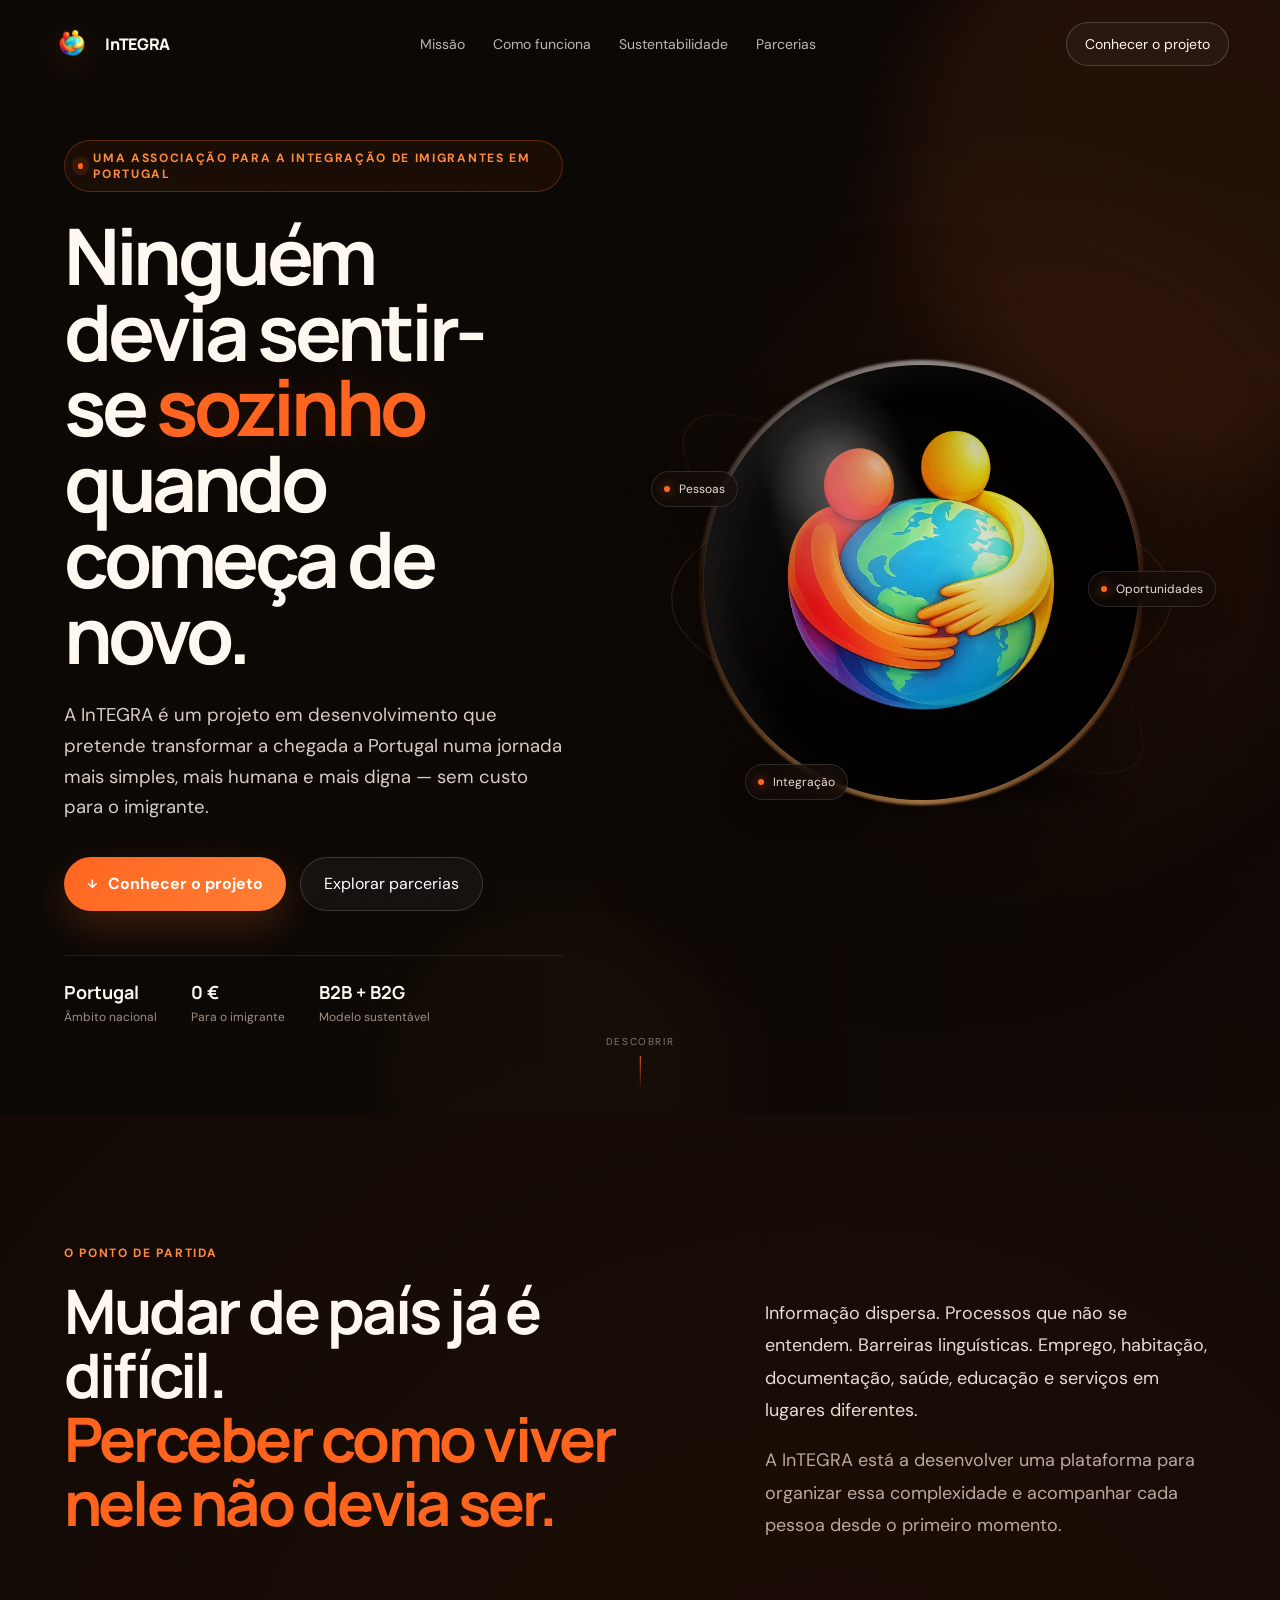
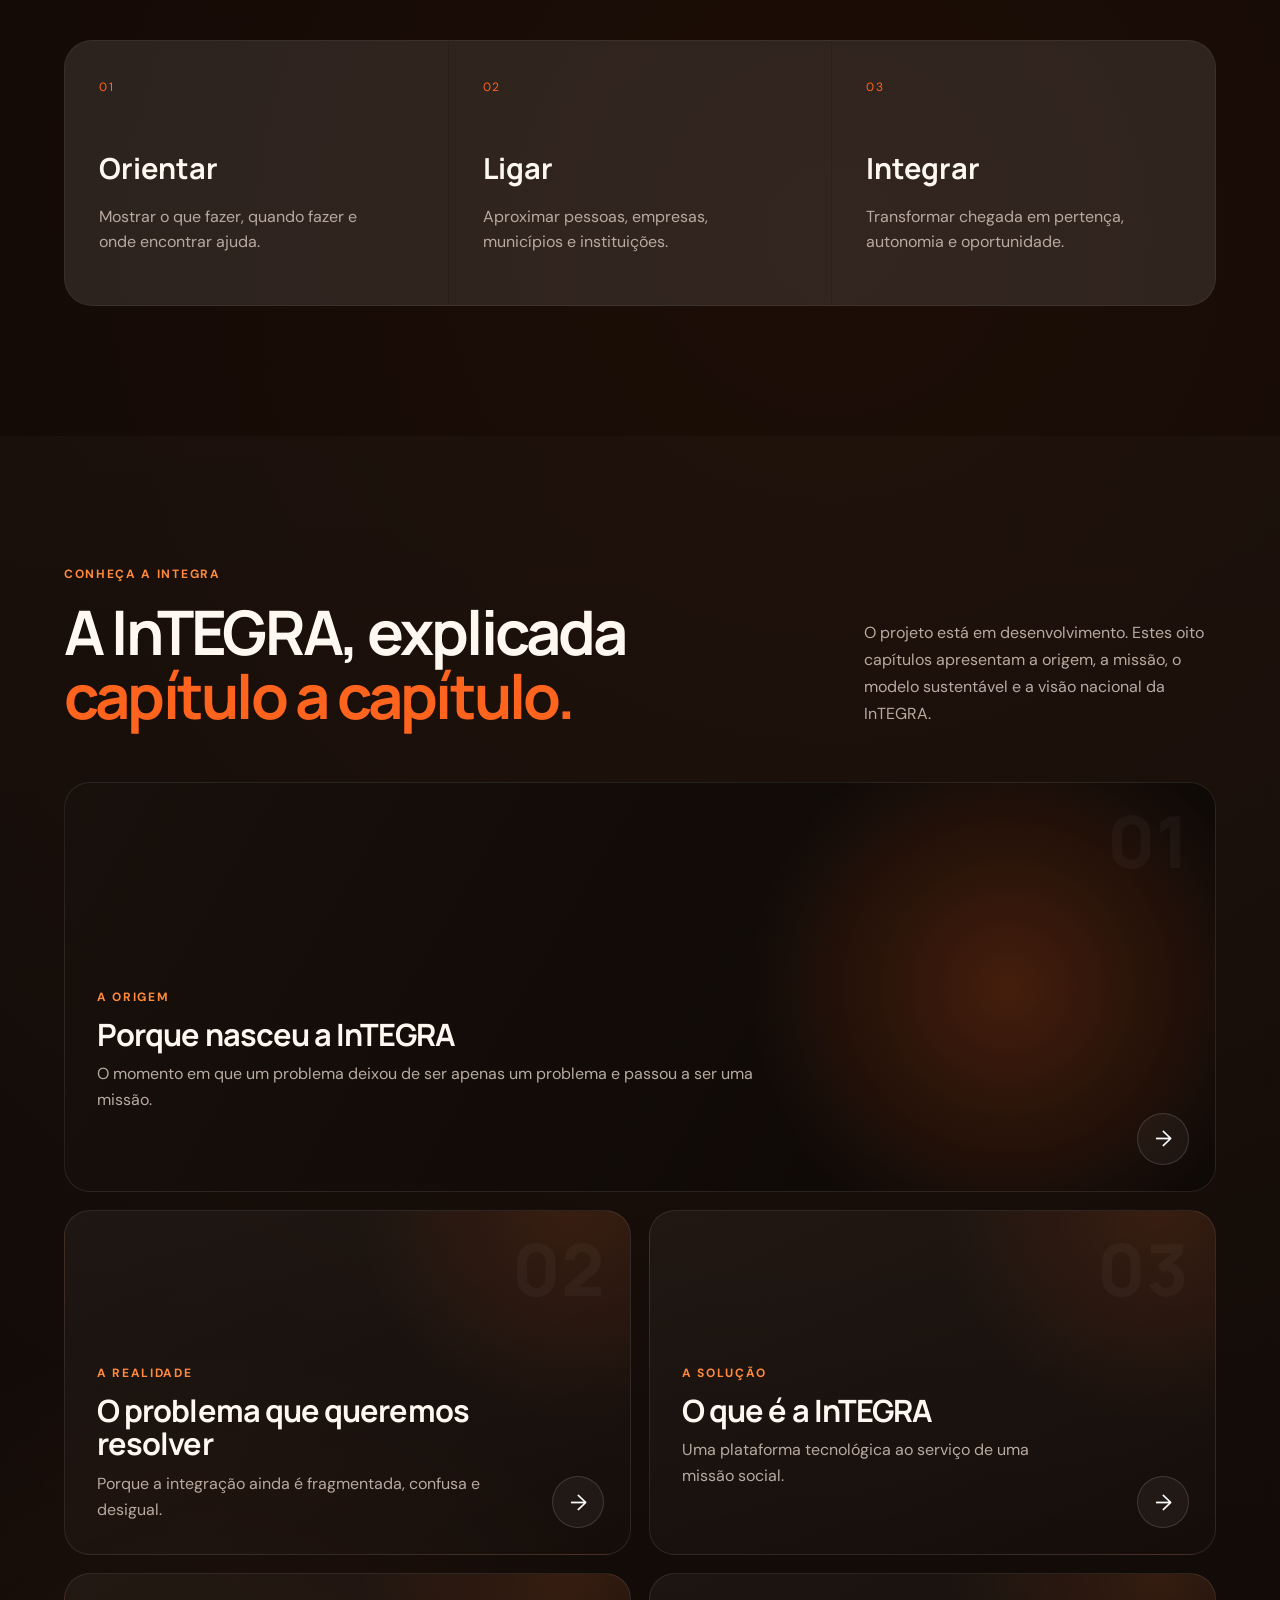
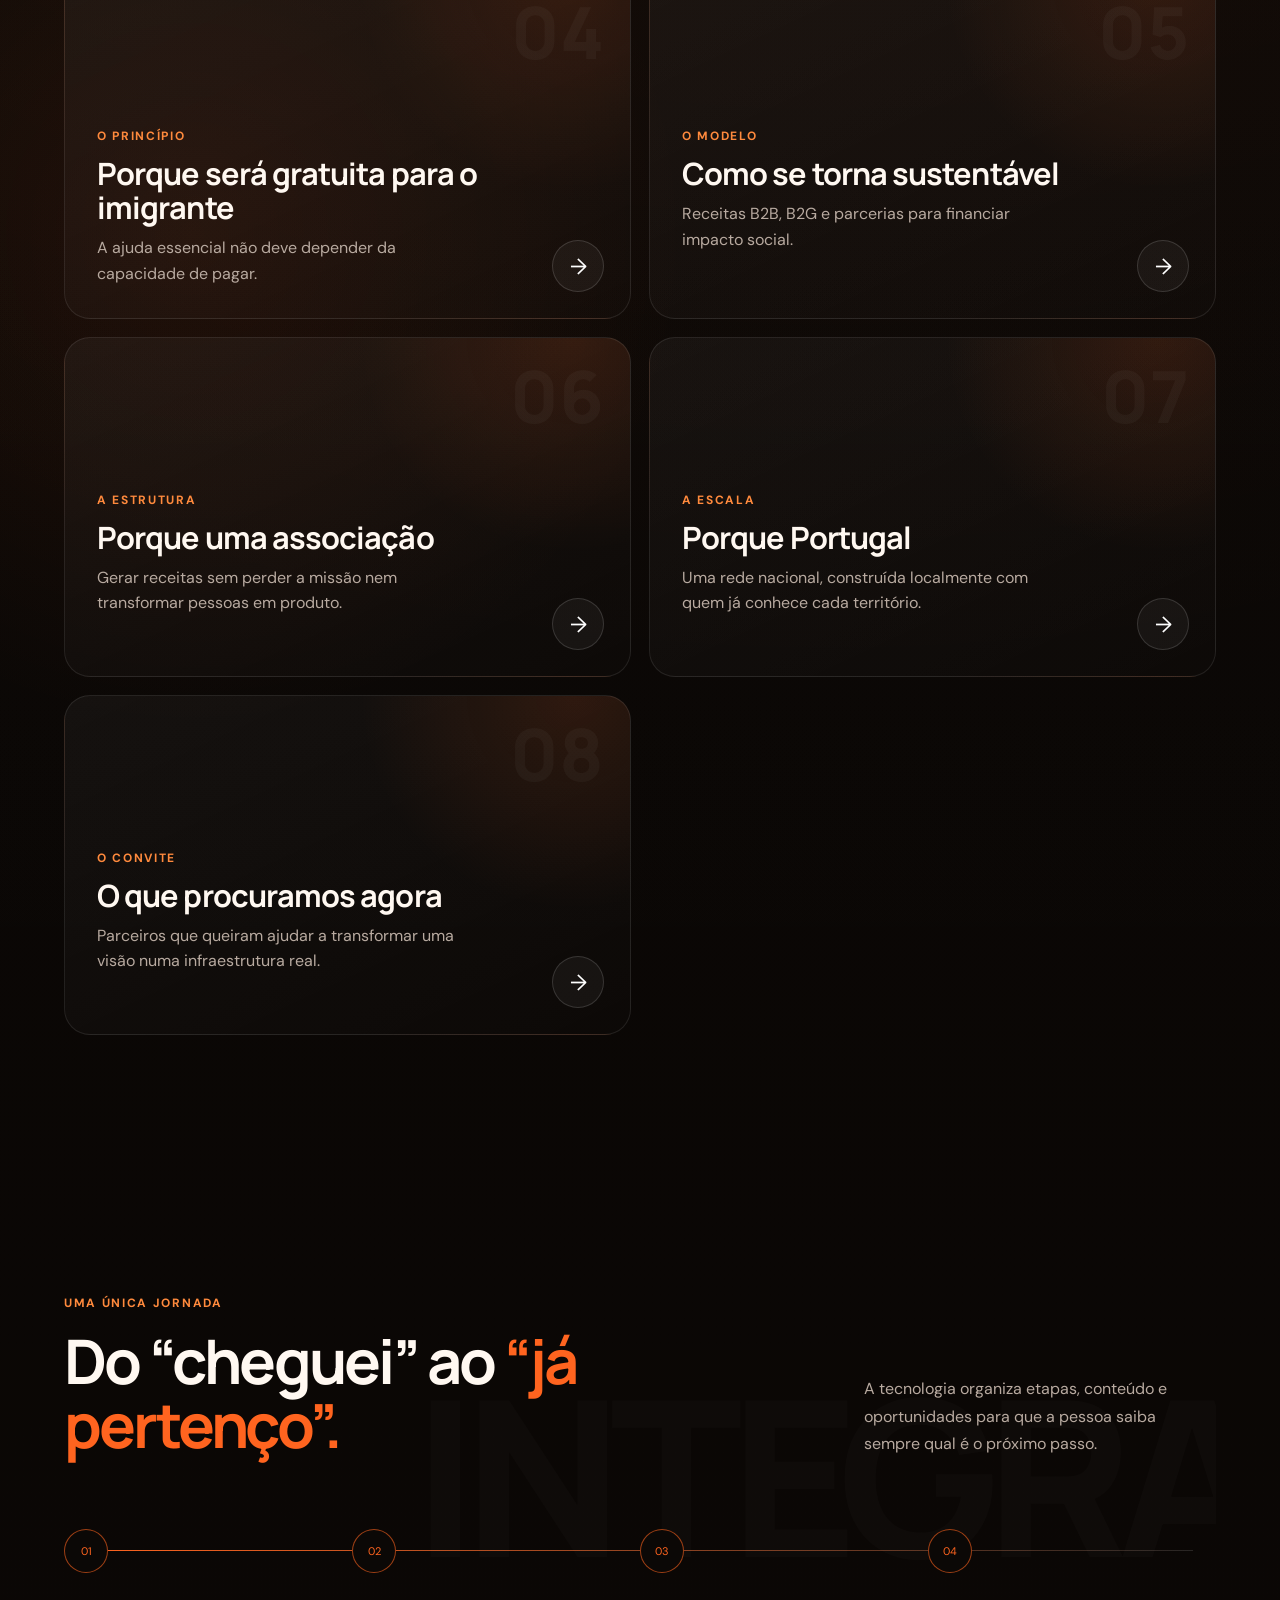
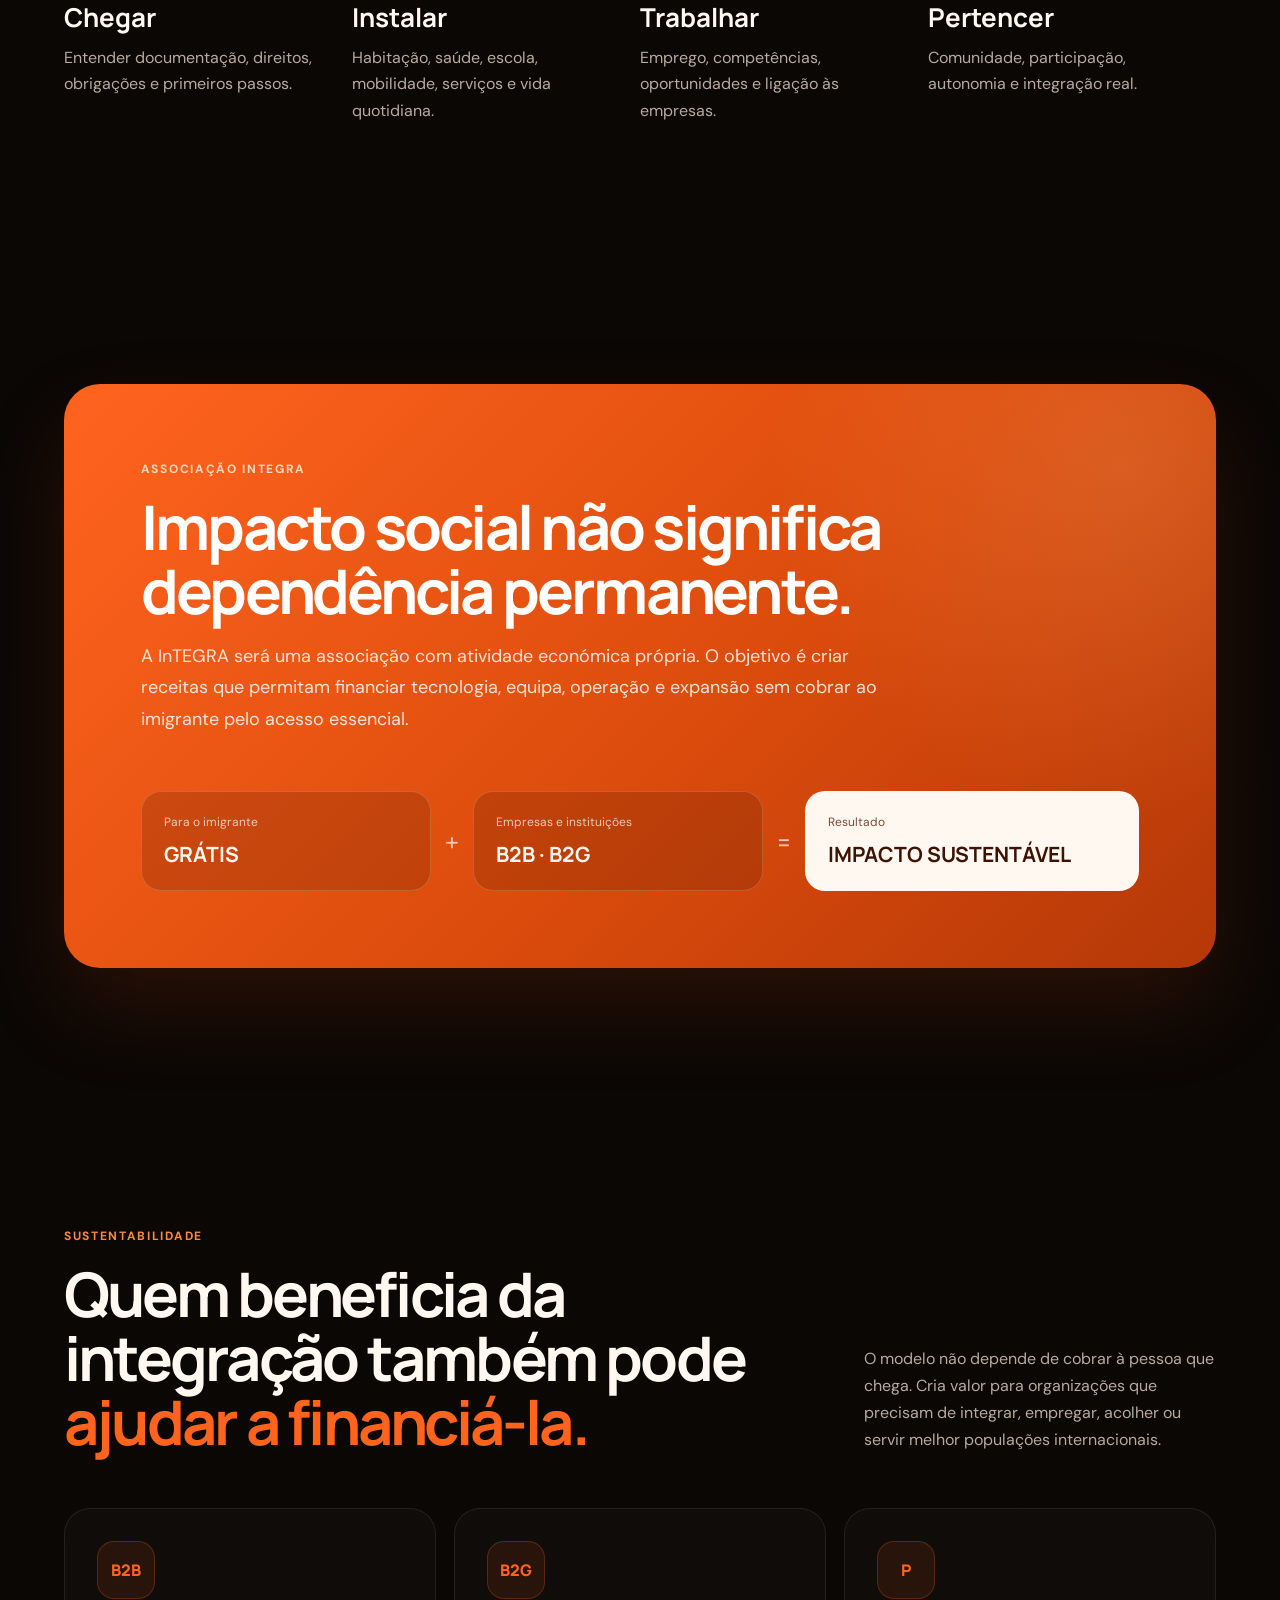
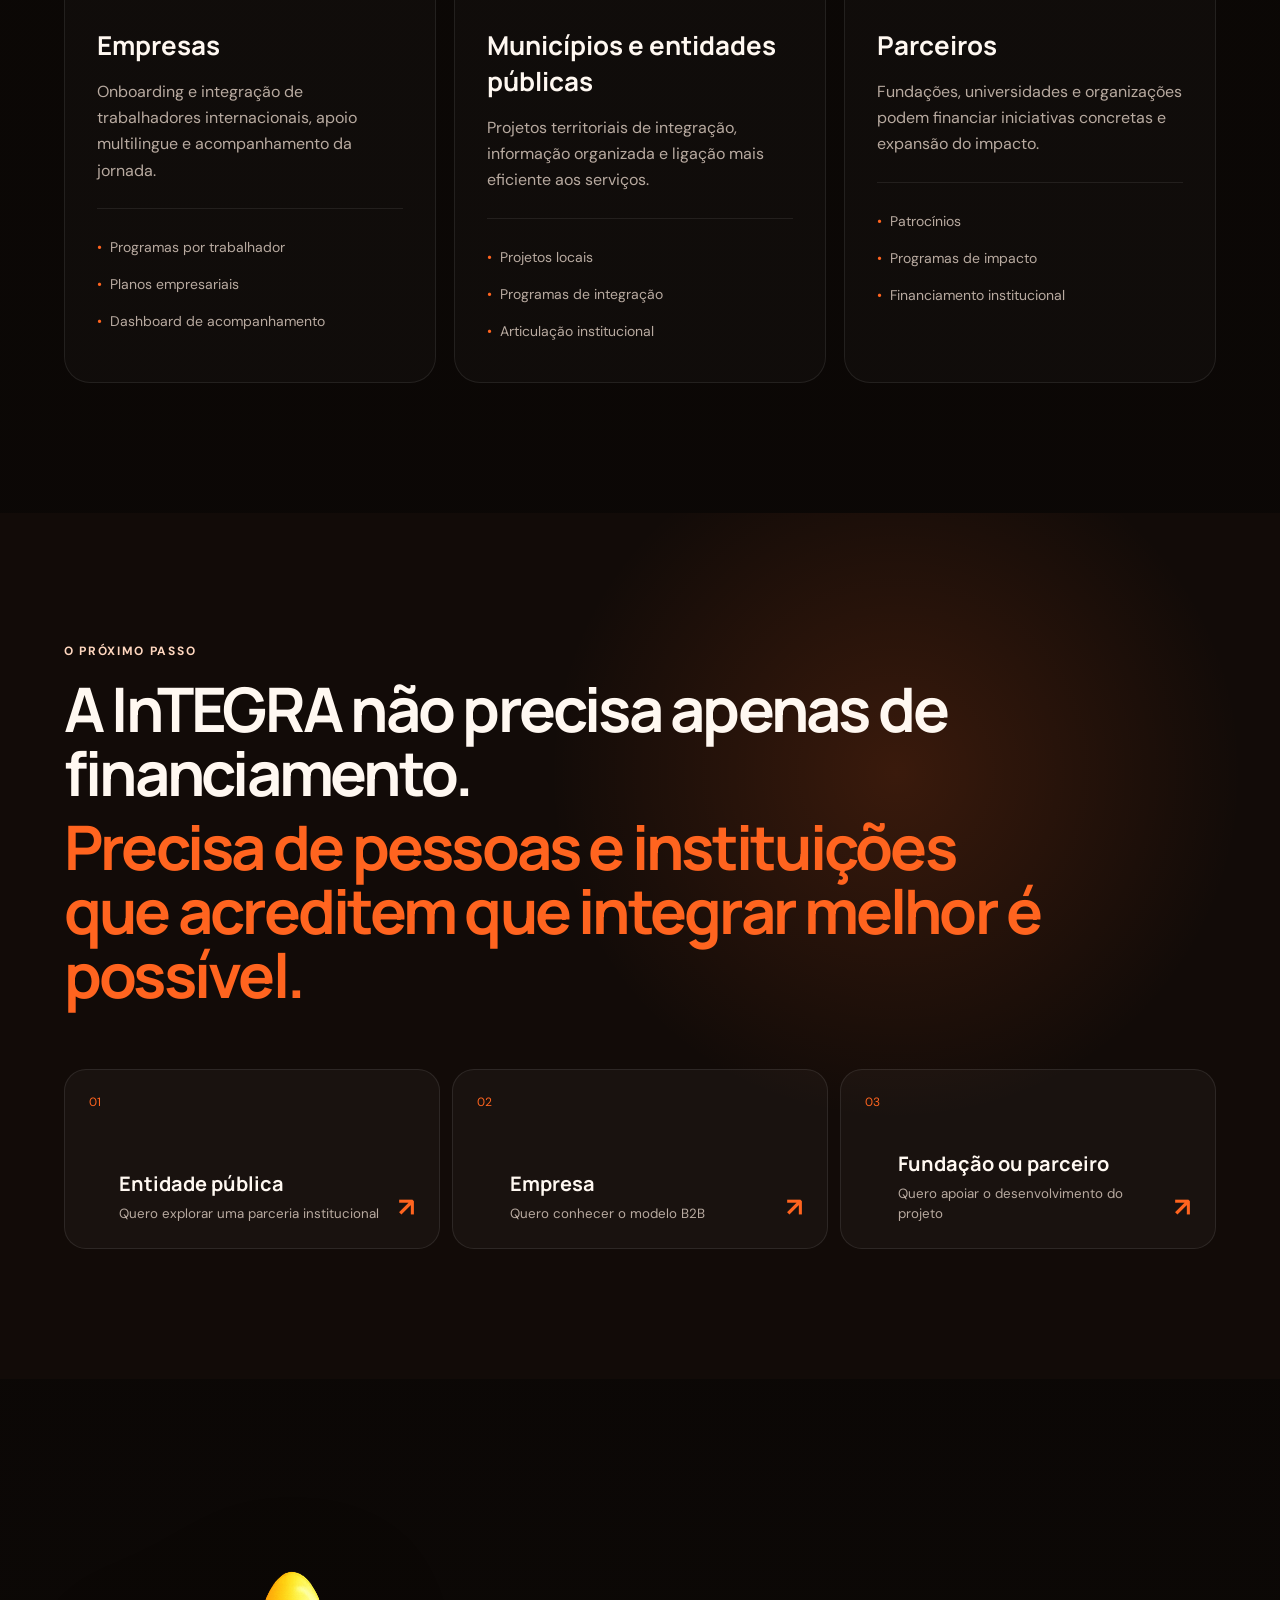
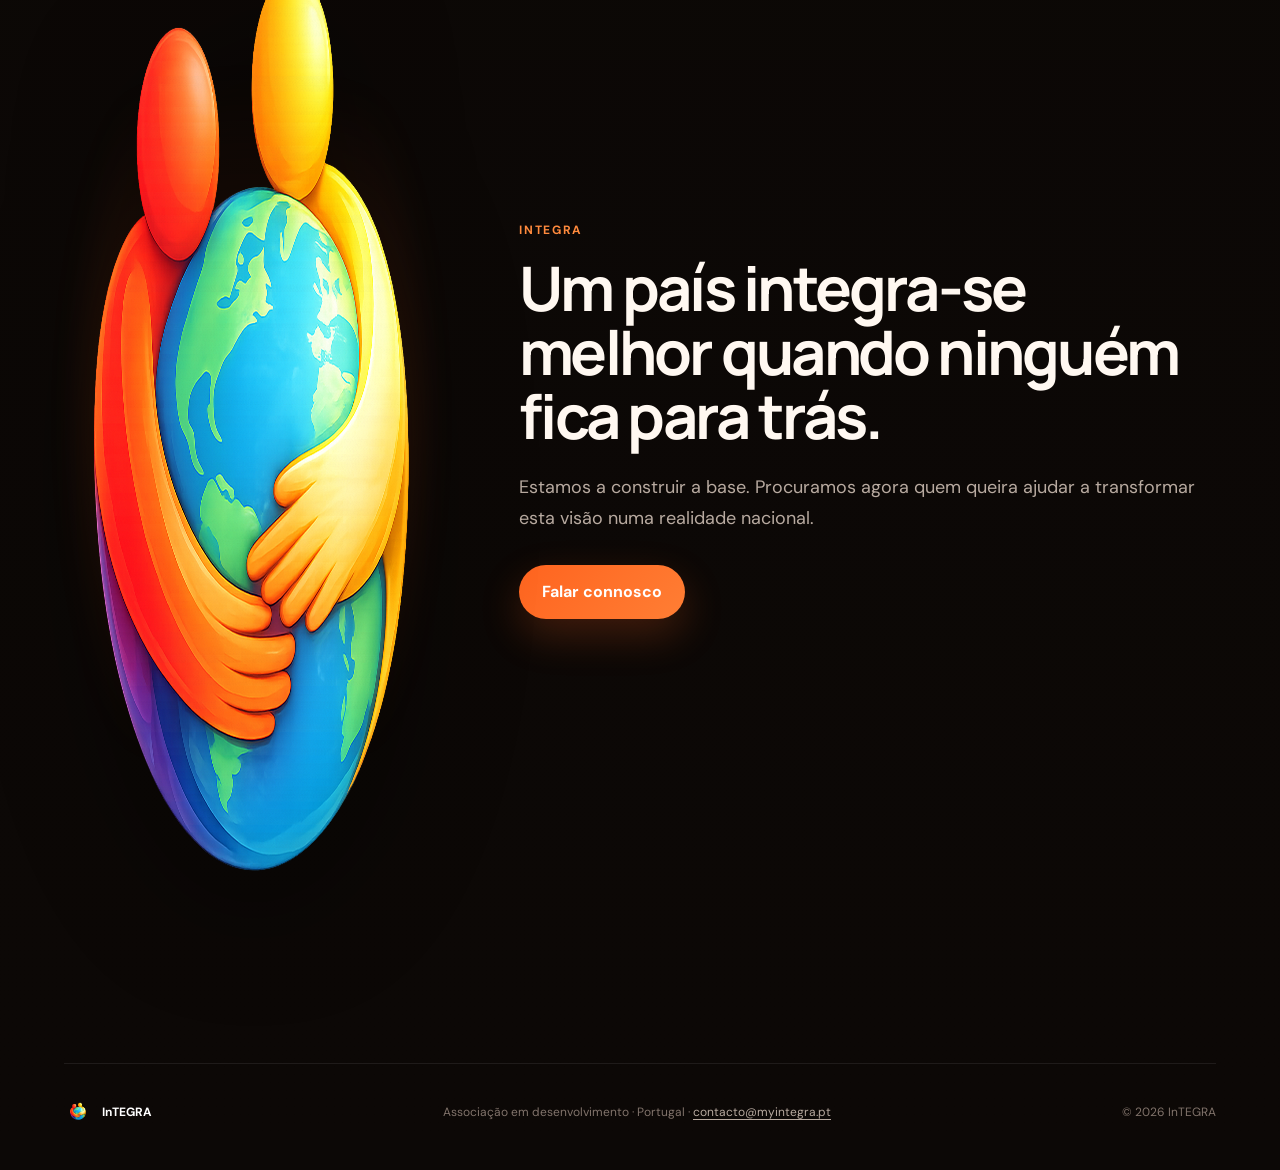
==== commit 515e6e29: "Atualizar dimensoes da imagem principal" ====
--- a/integra-apresentacao-v3-impacto/index.html
+++ b/integra-apresentacao-v3-impacto/index.html
@@ -4,6 +4,7 @@
 <meta charset="utf-8"/>
 <meta content="width=device-width, initial-scale=1.0, viewport-fit=cover" name="viewport"/>
 <title>InTEGRA | Integração de Imigrantes em Portugal</title>
+
 <meta content="Conheça a InTEGRA, uma associação em desenvolvimento dedicada à integração de imigrantes em Portugal, ligando pessoas, empresas, municípios e instituições." name="description"/>
 <meta content="index, follow, max-image-preview:large, max-snippet:-1, max-video-preview:-1" name="robots"/>
 <meta content="Associação InTEGRA" name="author"/>
@@ -13,9 +14,11 @@
 <meta content="dark" name="color-scheme"/>
 <meta content="telephone=no" name="format-detection"/>
 <meta content="strict-origin-when-cross-origin" name="referrer"/>
+
 <link href="https://www.somosintegra.pt/" rel="canonical"/>
 <link href="https://www.somosintegra.pt/" hreflang="pt-PT" rel="alternate"/>
 <link href="https://www.somosintegra.pt/" hreflang="x-default" rel="alternate"/>
+
 <meta content="website" property="og:type"/>
 <meta content="pt_PT" property="og:locale"/>
 <meta content="InTEGRA" property="og:site_name"/>
@@ -28,500 +31,868 @@
 <meta content="1200" property="og:image:width"/>
 <meta content="630" property="og:image:height"/>
 <meta content="InTEGRA — integração de imigrantes em Portugal" property="og:image:alt"/>
+
 <meta content="summary_large_image" name="twitter:card"/>
 <meta content="InTEGRA | Integração de Imigrantes em Portugal" name="twitter:title"/>
 <meta content="Uma associação em desenvolvimento para tornar a integração em Portugal mais simples, humana e sustentável." name="twitter:description"/>
 <meta content="https://www.somosintegra.pt/assets/og-integra.jpg" name="twitter:image"/>
 <meta content="InTEGRA — integração de imigrantes em Portugal" name="twitter:image:alt"/>
+
 <link href="/favicon.ico" rel="icon" sizes="any"/>
 <link href="/favicon-48x48.png" rel="icon" sizes="48x48" type="image/png"/>
 <link href="/favicon-32x32.png" rel="icon" sizes="32x32" type="image/png"/>
 <link href="/favicon-16x16.png" rel="icon" sizes="16x16" type="image/png"/>
 <link href="/apple-touch-icon.png" rel="apple-touch-icon" sizes="180x180"/>
 <link href="/site.webmanifest" rel="manifest"/>
+
 <link href="https://fonts.googleapis.com" rel="preconnect"/>
 <link crossorigin="" href="https://fonts.gstatic.com" rel="preconnect"/>
 <link href="https://fonts.googleapis.com/css2?family=DM+Sans:wght@400;500;600;700&amp;family=Manrope:wght@400;500;600;700;800&amp;display=swap" rel="stylesheet"/>
+
 <link as="image" fetchpriority="high" href="/assets/logo-integra.webp" rel="preload" type="image/webp"/>
-<script>document.documentElement.classList.add('js');</script>
+
+<script>
+document.documentElement.classList.add('js');
+</script>
+
 <script type="application/ld+json">
-  {
-    "@context": "https://schema.org",
-    "@graph": [
-      {
-        "@type": "Organization",
-        "@id": "https://www.somosintegra.pt/#organization",
-        "name": "InTEGRA",
-        "alternateName": "Associação InTEGRA",
-        "url": "https://www.somosintegra.pt/",
-        "logo": {
-          "@type": "ImageObject",
-          "url": "https://www.somosintegra.pt/assets/logo-integra-square.png",
-          "width": 1024,
-          "height": 1024
-        },
-        "image": "https://www.somosintegra.pt/assets/og-integra.jpg",
-        "description": "Associação portuguesa em desenvolvimento dedicada à integração de imigrantes em Portugal através de tecnologia, orientação e parcerias.",
-        "email": "mailto:contacto@myintegra.pt",
-        "areaServed": {
-          "@type": "Country",
-          "name": "Portugal"
-        },
-        "knowsAbout": [
-          "Integração de imigrantes em Portugal",
-          "Integração de trabalhadores internacionais",
-          "Documentação para imigrantes",
-          "Habitação",
-          "Emprego",
-          "Saúde",
-          "Educação",
-          "Parcerias com empresas e municípios"
-        ]
+{
+  "@context": "https://schema.org",
+  "@graph": [
+    {
+      "@type": "Organization",
+      "@id": "https://www.somosintegra.pt/#organization",
+      "name": "InTEGRA",
+      "alternateName": "Associação InTEGRA",
+      "url": "https://www.somosintegra.pt/",
+      "logo": {
+        "@type": "ImageObject",
+        "url": "https://www.somosintegra.pt/assets/logo-integra-square.png",
+        "width": 1024,
+        "height": 1024
       },
-      {
-        "@type": "WebSite",
-        "@id": "https://www.somosintegra.pt/#website",
-        "url": "https://www.somosintegra.pt/",
-        "name": "InTEGRA",
-        "alternateName": "Somos InTEGRA",
-        "inLanguage": "pt-PT",
-        "publisher": {
-          "@id": "https://www.somosintegra.pt/#organization"
-        }
+      "image": "https://www.somosintegra.pt/assets/og-integra.jpg",
+      "description": "Associação portuguesa em desenvolvimento dedicada à integração de imigrantes em Portugal através de tecnologia, orientação e parcerias.",
+      "email": "mailto:contacto@myintegra.pt",
+      "areaServed": {
+        "@type": "Country",
+        "name": "Portugal"
       },
-      {
-        "@type": "WebPage",
-        "@id": "https://www.somosintegra.pt/#webpage",
-        "url": "https://www.somosintegra.pt/",
-        "name": "InTEGRA | Integração de Imigrantes em Portugal",
-        "description": "Conheça a InTEGRA, uma associação em desenvolvimento dedicada à integração de imigrantes em Portugal, ligando pessoas, empresas, municípios e instituições.",
-        "isPartOf": {
-          "@id": "https://www.somosintegra.pt/#website"
-        },
-        "about": {
-          "@id": "https://www.somosintegra.pt/#organization"
-        },
-        "primaryImageOfPage": {
-          "@type": "ImageObject",
-          "url": "https://www.somosintegra.pt/assets/og-integra.jpg",
-          "width": 1200,
-          "height": 630
-        },
-        "inLanguage": "pt-PT"
+      "knowsAbout": [
+        "Integração de imigrantes em Portugal",
+        "Integração de trabalhadores internacionais",
+        "Documentação para imigrantes",
+        "Habitação",
+        "Emprego",
+        "Saúde",
+        "Educação",
+        "Parcerias com empresas e municípios"
+      ]
+    },
+    {
+      "@type": "WebSite",
+      "@id": "https://www.somosintegra.pt/#website",
+      "url": "https://www.somosintegra.pt/",
+      "name": "InTEGRA",
+      "alternateName": "Somos InTEGRA",
+      "inLanguage": "pt-PT",
+      "publisher": {
+        "@id": "https://www.somosintegra.pt/#organization"
       }
-    ]
-  }
-  </script>
+    },
+    {
+      "@type": "WebPage",
+      "@id": "https://www.somosintegra.pt/#webpage",
+      "url": "https://www.somosintegra.pt/",
+      "name": "InTEGRA | Integração de Imigrantes em Portugal",
+      "description": "Conheça a InTEGRA, uma associação em desenvolvimento dedicada à integração de imigrantes em Portugal, ligando pessoas, empresas, municípios e instituições.",
+      "isPartOf": {
+        "@id": "https://www.somosintegra.pt/#website"
+      },
+      "about": {
+        "@id": "https://www.somosintegra.pt/#organization"
+      },
+      "primaryImageOfPage": {
+        "@type": "ImageObject",
+        "url": "https://www.somosintegra.pt/assets/og-integra.jpg",
+        "width": 1200,
+        "height": 630
+      },
+      "inLanguage": "pt-PT"
+    }
+  ]
+}
+</script>
+
 <link href="css/styles.css" rel="stylesheet"/>
 </head>
+
 <body>
-<a class="skip-link" href="#conteudo-principal">Saltar para o conteúdo principal</a>
+
+<a class="skip-link" href="#conteudo-principal">
+  Saltar para o conteúdo principal
+</a>
+
 <div aria-hidden="true" class="noise"></div>
+
 <header class="topbar" id="topbar">
-<a aria-label="InTEGRA — início" class="brand" href="#inicio">
-<img alt="" decoding="async" height="1536" src="assets/logo-integra.webp" width="1024"/>
-<span>InTEGRA</span>
-</a>
-<nav aria-label="Navegação principal" class="nav">
-<a href="#missao">Missão</a>
-<a href="#como-funciona">Como funciona</a>
-<a href="#sustentabilidade">Sustentabilidade</a>
-<a href="#parcerias">Parcerias</a>
-</nav>
-<a class="top-cta" href="#historia">Conhecer o projeto</a>
+  <a aria-label="InTEGRA — início" class="brand" href="#inicio">
+    <img
+      alt=""
+      decoding="async"
+      height="768"
+      src="assets/logo-integra.webp"
+      width="512"
+    />
+    <span>InTEGRA</span>
+  </a>
+
+  <nav aria-label="Navegação principal" class="nav">
+    <a href="#missao">Missão</a>
+    <a href="#como-funciona">Como funciona</a>
+    <a href="#sustentabilidade">Sustentabilidade</a>
+    <a href="#parcerias">Parcerias</a>
+  </nav>
+
+  <a class="top-cta" href="#historia">
+    Conhecer o projeto
+  </a>
 </header>
+
 <main id="conteudo-principal">
+
 <!-- HERO -->
 <section class="hero" id="inicio">
-<div aria-hidden="true" class="hero-light hero-light-a"></div>
-<div aria-hidden="true" class="hero-light hero-light-b"></div>
-<div class="hero-copy reveal">
-<div class="eyebrow">
-<span class="eyebrow-dot"></span>
-          Uma associação para a integração de imigrantes em Portugal
+
+  <div aria-hidden="true" class="hero-light hero-light-a"></div>
+  <div aria-hidden="true" class="hero-light hero-light-b"></div>
+
+  <div class="hero-copy reveal">
+
+    <div class="eyebrow">
+      <span class="eyebrow-dot"></span>
+      Uma associação para a integração de imigrantes em Portugal
+    </div>
+
+    <h1>
+      Ninguém devia sentir-se
+      <span class="accent">sozinho</span>
+      quando começa de novo.
+    </h1>
+
+    <p class="hero-lead">
+      A InTEGRA é um projeto em desenvolvimento que pretende transformar
+      a chegada a Portugal numa jornada mais simples, mais humana e mais
+      digna — sem custo para o imigrante.
+    </p>
+
+    <div class="hero-actions">
+
+      <a class="primary-button" href="#historia">
+        <span aria-hidden="true" class="play-icon">↓</span>
+        Conhecer o projeto
+      </a>
+
+      <a class="secondary-button" href="#parcerias">
+        Explorar parcerias
+      </a>
+
+    </div>
+
+    <div class="hero-proof">
+
+      <div>
+        <strong>Portugal</strong>
+        <span>Âmbito nacional</span>
+      </div>
+
+      <div>
+        <strong>0 €</strong>
+        <span>Para o imigrante</span>
+      </div>
+
+      <div>
+        <strong>B2B + B2G</strong>
+        <span>Modelo sustentável</span>
+      </div>
+
+    </div>
+
+  </div>
+
+  <div
+    aria-label="Símbolo InTEGRA em rotação"
+    class="world-stage"
+  >
+
+    <div class="orbit orbit-1"></div>
+    <div class="orbit orbit-2"></div>
+    <div class="orbit orbit-3"></div>
+
+    <div class="world-shadow"></div>
+
+    <div class="world-3d" id="world3d">
+
+      <div class="world-shell">
+
+        <div class="world-rim"></div>
+
+        <div class="world-face">
+          <img
+            alt="Símbolo da InTEGRA: duas pessoas a abraçar o planeta"
+            decoding="async"
+            draggable="false"
+            fetchpriority="high"
+            height="768"
+            src="assets/logo-integra.webp"
+            width="512"
+          />
         </div>
-<h1>
-          Ninguém devia sentir-se
-          <span class="accent">sozinho</span>
-          quando começa de novo.
-        </h1>
-<p class="hero-lead">
-          A InTEGRA é um projeto em desenvolvimento que pretende transformar a chegada a Portugal
-          numa jornada mais simples, mais humana e mais digna — sem custo para o imigrante.
-        </p>
-<div class="hero-actions">
-<a class="primary-button" href="#historia">
-<span aria-hidden="true" class="play-icon">↓</span>
-            Conhecer o projeto
-          </a>
-<a class="secondary-button" href="#parcerias">Explorar parcerias</a>
-</div>
-<div class="hero-proof">
-<div>
-<strong>Portugal</strong>
-<span>Âmbito nacional</span>
-</div>
-<div>
-<strong>0 €</strong>
-<span>Para o imigrante</span>
-</div>
-<div>
-<strong>B2B + B2G</strong>
-<span>Modelo sustentável</span>
-</div>
-</div>
-</div>
-<div aria-label="Símbolo InTEGRA em rotação" class="world-stage">
-<div class="orbit orbit-1"></div>
-<div class="orbit orbit-2"></div>
-<div class="orbit orbit-3"></div>
-<div class="world-shadow"></div>
-<div class="world-3d" id="world3d">
-<div class="world-shell">
-<div class="world-rim"></div>
-<div class="world-face">
-<img alt="Símbolo da InTEGRA: duas pessoas a abraçar o planeta" decoding="async" draggable="false" fetchpriority="high" height="1536" src="assets/logo-integra.webp" width="1024"/>
-</div>
-<div class="world-shine"></div>
-</div>
-</div>
-<div class="floating-label label-one">
-<span></span>
-          Pessoas
-        </div>
-<div class="floating-label label-two">
-<span></span>
-          Oportunidades
-        </div>
-<div class="floating-label label-three">
-<span></span>
-          Integração
-        </div>
-</div>
-<a aria-label="Continuar" class="scroll-cue" href="#manifesto">
-<span>Descobrir</span>
-<i></i>
-</a>
+
+        <div class="world-shine"></div>
+
+      </div>
+
+    </div>
+
+    <div class="floating-label label-one">
+      <span></span>
+      Pessoas
+    </div>
+
+    <div class="floating-label label-two">
+      <span></span>
+      Oportunidades
+    </div>
+
+    <div class="floating-label label-three">
+      <span></span>
+      Integração
+    </div>
+
+  </div>
+
+  <a
+    aria-label="Continuar"
+    class="scroll-cue"
+    href="#manifesto"
+  >
+    <span>Descobrir</span>
+    <i></i>
+  </a>
+
 </section>
+
 <!-- MANIFESTO -->
 <section class="manifesto section" id="manifesto">
-<div class="section-label reveal">O ponto de partida</div>
-<div class="manifesto-grid">
-<h2 class="reveal">
-          Mudar de país já é difícil.
-          <span>Perceber como viver nele não devia ser.</span>
-</h2>
-<div class="manifesto-copy reveal">
-<p>
-            Informação dispersa. Processos que não se entendem. Barreiras linguísticas.
-            Emprego, habitação, documentação, saúde, educação e serviços em lugares diferentes.
-          </p>
-<p>
-            A InTEGRA está a desenvolver uma plataforma para organizar essa complexidade e acompanhar
-            cada pessoa desde o primeiro momento.
-          </p>
-</div>
-</div>
-<div class="impact-strip reveal">
-<div class="impact-card">
-<span class="impact-index">01</span>
-<h3>Orientar</h3>
-<p>Mostrar o que fazer, quando fazer e onde encontrar ajuda.</p>
-</div>
-<div class="impact-card">
-<span class="impact-index">02</span>
-<h3>Ligar</h3>
-<p>Aproximar pessoas, empresas, municípios e instituições.</p>
-</div>
-<div class="impact-card">
-<span class="impact-index">03</span>
-<h3>Integrar</h3>
-<p>Transformar chegada em pertença, autonomia e oportunidade.</p>
-</div>
-</div>
+
+  <div class="section-label reveal">
+    O ponto de partida
+  </div>
+
+  <div class="manifesto-grid">
+
+    <h2 class="reveal">
+      Mudar de país já é difícil.
+      <span>Perceber como viver nele não devia ser.</span>
+    </h2>
+
+    <div class="manifesto-copy reveal">
+
+      <p>
+        Informação dispersa. Processos que não se entendem.
+        Barreiras linguísticas. Emprego, habitação, documentação,
+        saúde, educação e serviços em lugares diferentes.
+      </p>
+
+      <p>
+        A InTEGRA está a desenvolver uma plataforma para organizar
+        essa complexidade e acompanhar cada pessoa desde o primeiro momento.
+      </p>
+
+    </div>
+
+  </div>
+
+  <div class="impact-strip reveal">
+
+    <div class="impact-card">
+      <span class="impact-index">01</span>
+      <h3>Orientar</h3>
+      <p>Mostrar o que fazer, quando fazer e onde encontrar ajuda.</p>
+    </div>
+
+    <div class="impact-card">
+      <span class="impact-index">02</span>
+      <h3>Ligar</h3>
+      <p>Aproximar pessoas, empresas, municípios e instituições.</p>
+    </div>
+
+    <div class="impact-card">
+      <span class="impact-index">03</span>
+      <h3>Integrar</h3>
+      <p>Transformar chegada em pertença, autonomia e oportunidade.</p>
+    </div>
+
+  </div>
+
 </section>
+
 <!-- STORY -->
 <section class="story section" id="historia">
-<div class="section-head reveal">
-<div>
-<div class="section-label">Conheça a InTEGRA</div>
-<h2>A InTEGRA, explicada<br/><span>capítulo a capítulo.</span></h2>
-</div>
-<p>
-          O projeto está em desenvolvimento. Estes oito capítulos apresentam a origem,
-          a missão, o modelo sustentável e a visão nacional da InTEGRA.
+
+  <div class="section-head reveal">
+
+    <div>
+      <div class="section-label">Conheça a InTEGRA</div>
+
+      <h2>
+        A InTEGRA, explicada<br/>
+        <span>capítulo a capítulo.</span>
+      </h2>
+    </div>
+
+    <p>
+      O projeto está em desenvolvimento. Estes oito capítulos apresentam
+      a origem, a missão, o modelo sustentável e a visão nacional da InTEGRA.
+    </p>
+
+  </div>
+
+  <div class="video-grid" id="videoGrid">
+
+    <a
+      aria-label="Saber mais sobre a origem da InTEGRA"
+      class="video-card featured reveal"
+      href="#manifesto"
+    >
+      <div class="video-number">01</div>
+
+      <div class="video-card-copy">
+        <span class="video-kicker">A origem</span>
+        <h3>Porque nasceu a InTEGRA</h3>
+        <p>
+          O momento em que um problema deixou de ser apenas um problema
+          e passou a ser uma missão.
         </p>
-</div>
-<div class="video-grid" id="videoGrid">
-<a aria-label="Saber mais sobre a origem da InTEGRA" class="video-card featured reveal" href="#manifesto">
-<div class="video-number">01</div>
-<div class="video-card-copy">
-<span class="video-kicker">A origem</span>
-<h3>Porque nasceu a InTEGRA</h3>
-<p>O momento em que um problema deixou de ser apenas um problema e passou a ser uma missão.</p>
-</div>
-<span aria-hidden="true" class="round-play chapter-arrow">→</span>
-</a>
-<a aria-label="Saber mais sobre o problema que a InTEGRA pretende resolver" class="video-card reveal" href="#manifesto">
-<div class="video-number">02</div>
-<div class="video-card-copy">
-<span class="video-kicker">A realidade</span>
-<h3>O problema que queremos resolver</h3>
-<p>Porque a integração ainda é fragmentada, confusa e desigual.</p>
-</div>
-<span aria-hidden="true" class="round-play chapter-arrow">→</span>
-</a>
-<a aria-label="Saber mais sobre a solução InTEGRA" class="video-card reveal" href="#como-funciona">
-<div class="video-number">03</div>
-<div class="video-card-copy">
-<span class="video-kicker">A solução</span>
-<h3>O que é a InTEGRA</h3>
-<p>Uma plataforma tecnológica ao serviço de uma missão social.</p>
-</div>
-<span aria-hidden="true" class="round-play chapter-arrow">→</span>
-</a>
-<a aria-label="Saber mais sobre o acesso gratuito para o imigrante" class="video-card reveal" href="#sustentabilidade">
-<div class="video-number">04</div>
-<div class="video-card-copy">
-<span class="video-kicker">O princípio</span>
-<h3>Porque será gratuita para o imigrante</h3>
-<p>A ajuda essencial não deve depender da capacidade de pagar.</p>
-</div>
-<span aria-hidden="true" class="round-play chapter-arrow">→</span>
-</a>
-<a aria-label="Saber mais sobre o modelo sustentável da InTEGRA" class="video-card reveal" href="#sustentabilidade">
-<div class="video-number">05</div>
-<div class="video-card-copy">
-<span class="video-kicker">O modelo</span>
-<h3>Como se torna sustentável</h3>
-<p>Receitas B2B, B2G e parcerias para financiar impacto social.</p>
-</div>
-<span aria-hidden="true" class="round-play chapter-arrow">→</span>
-</a>
-<a aria-label="Saber mais sobre a Associação InTEGRA" class="video-card reveal" href="#missao">
-<div class="video-number">06</div>
-<div class="video-card-copy">
-<span class="video-kicker">A estrutura</span>
-<h3>Porque uma associação</h3>
-<p>Gerar receitas sem perder a missão nem transformar pessoas em produto.</p>
-</div>
-<span aria-hidden="true" class="round-play chapter-arrow">→</span>
-</a>
-<a aria-label="Saber mais sobre a visão nacional da InTEGRA" class="video-card reveal" href="#como-funciona">
-<div class="video-number">07</div>
-<div class="video-card-copy">
-<span class="video-kicker">A escala</span>
-<h3>Porque Portugal</h3>
-<p>Uma rede nacional, construída localmente com quem já conhece cada território.</p>
-</div>
-<span aria-hidden="true" class="round-play chapter-arrow">→</span>
-</a>
-<a aria-label="Saber como colaborar com a InTEGRA" class="video-card reveal" href="#parcerias">
-<div class="video-number">08</div>
-<div class="video-card-copy">
-<span class="video-kicker">O convite</span>
-<h3>O que procuramos agora</h3>
-<p>Parceiros que queiram ajudar a transformar uma visão numa infraestrutura real.</p>
-</div>
-<span aria-hidden="true" class="round-play chapter-arrow">→</span>
-</a>
-</div>
+      </div>
+
+      <span aria-hidden="true" class="round-play chapter-arrow">→</span>
+    </a>
+
+    <a
+      aria-label="Saber mais sobre o problema que a InTEGRA pretende resolver"
+      class="video-card reveal"
+      href="#manifesto"
+    >
+      <div class="video-number">02</div>
+
+      <div class="video-card-copy">
+        <span class="video-kicker">A realidade</span>
+        <h3>O problema que queremos resolver</h3>
+        <p>Porque a integração ainda é fragmentada, confusa e desigual.</p>
+      </div>
+
+      <span aria-hidden="true" class="round-play chapter-arrow">→</span>
+    </a>
+
+    <a
+      aria-label="Saber mais sobre a solução InTEGRA"
+      class="video-card reveal"
+      href="#como-funciona"
+    >
+      <div class="video-number">03</div>
+
+      <div class="video-card-copy">
+        <span class="video-kicker">A solução</span>
+        <h3>O que é a InTEGRA</h3>
+        <p>Uma plataforma tecnológica ao serviço de uma missão social.</p>
+      </div>
+
+      <span aria-hidden="true" class="round-play chapter-arrow">→</span>
+    </a>
+
+    <a
+      aria-label="Saber mais sobre o acesso gratuito para o imigrante"
+      class="video-card reveal"
+      href="#sustentabilidade"
+    >
+      <div class="video-number">04</div>
+
+      <div class="video-card-copy">
+        <span class="video-kicker">O princípio</span>
+        <h3>Porque será gratuita para o imigrante</h3>
+        <p>A ajuda essencial não deve depender da capacidade de pagar.</p>
+      </div>
+
+      <span aria-hidden="true" class="round-play chapter-arrow">→</span>
+    </a>
+
+    <a
+      aria-label="Saber mais sobre o modelo sustentável da InTEGRA"
+      class="video-card reveal"
+      href="#sustentabilidade"
+    >
+      <div class="video-number">05</div>
+
+      <div class="video-card-copy">
+        <span class="video-kicker">O modelo</span>
+        <h3>Como se torna sustentável</h3>
+        <p>Receitas B2B, B2G e parcerias para financiar impacto social.</p>
+      </div>
+
+      <span aria-hidden="true" class="round-play chapter-arrow">→</span>
+    </a>
+
+    <a
+      aria-label="Saber mais sobre a Associação InTEGRA"
+      class="video-card reveal"
+      href="#missao"
+    >
+      <div class="video-number">06</div>
+
+      <div class="video-card-copy">
+        <span class="video-kicker">A estrutura</span>
+        <h3>Porque uma associação</h3>
+        <p>Gerar receitas sem perder a missão nem transformar pessoas em produto.</p>
+      </div>
+
+      <span aria-hidden="true" class="round-play chapter-arrow">→</span>
+    </a>
+
+    <a
+      aria-label="Saber mais sobre a visão nacional da InTEGRA"
+      class="video-card reveal"
+      href="#como-funciona"
+    >
+      <div class="video-number">07</div>
+
+      <div class="video-card-copy">
+        <span class="video-kicker">A escala</span>
+        <h3>Porque Portugal</h3>
+        <p>
+          Uma rede nacional, construída localmente com quem já conhece
+          cada território.
+        </p>
+      </div>
+
+      <span aria-hidden="true" class="round-play chapter-arrow">→</span>
+    </a>
+
+    <a
+      aria-label="Saber como colaborar com a InTEGRA"
+      class="video-card reveal"
+      href="#parcerias"
+    >
+      <div class="video-number">08</div>
+
+      <div class="video-card-copy">
+        <span class="video-kicker">O convite</span>
+        <h3>O que procuramos agora</h3>
+        <p>
+          Parceiros que queiram ajudar a transformar uma visão
+          numa infraestrutura real.
+        </p>
+      </div>
+
+      <span aria-hidden="true" class="round-play chapter-arrow">→</span>
+    </a>
+
+  </div>
+
 </section>
+
 <!-- HOW IT WORKS -->
 <section class="journey section" id="como-funciona">
-<div class="journey-bg-word">INTEGRA</div>
-<div class="section-head reveal">
-<div>
-<div class="section-label">Uma única jornada</div>
-<h2>Do “cheguei” ao <span>“já pertenço”.</span></h2>
-</div>
-<p>
-          A tecnologia organiza etapas, conteúdo e oportunidades para que a pessoa saiba sempre qual é o próximo passo.
-        </p>
-</div>
-<div class="journey-line reveal">
-<div class="journey-step">
-<span>01</span>
-<h3>Chegar</h3>
-<p>Entender documentação, direitos, obrigações e primeiros passos.</p>
-</div>
-<div class="journey-step">
-<span>02</span>
-<h3>Instalar</h3>
-<p>Habitação, saúde, escola, mobilidade, serviços e vida quotidiana.</p>
-</div>
-<div class="journey-step">
-<span>03</span>
-<h3>Trabalhar</h3>
-<p>Emprego, competências, oportunidades e ligação às empresas.</p>
-</div>
-<div class="journey-step">
-<span>04</span>
-<h3>Pertencer</h3>
-<p>Comunidade, participação, autonomia e integração real.</p>
-</div>
-</div>
+
+  <div class="journey-bg-word">
+    INTEGRA
+  </div>
+
+  <div class="section-head reveal">
+
+    <div>
+      <div class="section-label">Uma única jornada</div>
+
+      <h2>
+        Do “cheguei” ao
+        <span>“já pertenço”.</span>
+      </h2>
+    </div>
+
+    <p>
+      A tecnologia organiza etapas, conteúdo e oportunidades para que
+      a pessoa saiba sempre qual é o próximo passo.
+    </p>
+
+  </div>
+
+  <div class="journey-line reveal">
+
+    <div class="journey-step">
+      <span>01</span>
+      <h3>Chegar</h3>
+      <p>Entender documentação, direitos, obrigações e primeiros passos.</p>
+    </div>
+
+    <div class="journey-step">
+      <span>02</span>
+      <h3>Instalar</h3>
+      <p>Habitação, saúde, escola, mobilidade, serviços e vida quotidiana.</p>
+    </div>
+
+    <div class="journey-step">
+      <span>03</span>
+      <h3>Trabalhar</h3>
+      <p>Emprego, competências, oportunidades e ligação às empresas.</p>
+    </div>
+
+    <div class="journey-step">
+      <span>04</span>
+      <h3>Pertencer</h3>
+      <p>Comunidade, participação, autonomia e integração real.</p>
+    </div>
+
+  </div>
+
 </section>
-<!-- MISSION / ASSOCIATION -->
+
+<!-- ASSOCIATION -->
 <section class="association section" id="missao">
-<div class="association-panel reveal">
-<div class="association-copy">
-<div class="section-label light">Associação InTEGRA</div>
-<h2>Impacto social não significa dependência permanente.</h2>
-<p>
-            A InTEGRA será uma associação com atividade económica própria.
-            O objetivo é criar receitas que permitam financiar tecnologia, equipa,
-            operação e expansão sem cobrar ao imigrante pelo acesso essencial.
-          </p>
-</div>
-<div class="association-equation">
-<div class="equation-box">
-<span>Para o imigrante</span>
-<strong>GRÁTIS</strong>
-</div>
-<div class="equation-sign">+</div>
-<div class="equation-box">
-<span>Empresas e instituições</span>
-<strong>B2B · B2G</strong>
-</div>
-<div class="equation-sign">=</div>
-<div class="equation-box highlighted">
-<span>Resultado</span>
-<strong>IMPACTO SUSTENTÁVEL</strong>
-</div>
-</div>
-</div>
+
+  <div class="association-panel reveal">
+
+    <div class="association-copy">
+
+      <div class="section-label light">
+        Associação InTEGRA
+      </div>
+
+      <h2>
+        Impacto social não significa dependência permanente.
+      </h2>
+
+      <p>
+        A InTEGRA será uma associação com atividade económica própria.
+        O objetivo é criar receitas que permitam financiar tecnologia,
+        equipa, operação e expansão sem cobrar ao imigrante pelo acesso essencial.
+      </p>
+
+    </div>
+
+    <div class="association-equation">
+
+      <div class="equation-box">
+        <span>Para o imigrante</span>
+        <strong>GRÁTIS</strong>
+      </div>
+
+      <div class="equation-sign">+</div>
+
+      <div class="equation-box">
+        <span>Empresas e instituições</span>
+        <strong>B2B · B2G</strong>
+      </div>
+
+      <div class="equation-sign">=</div>
+
+      <div class="equation-box highlighted">
+        <span>Resultado</span>
+        <strong>IMPACTO SUSTENTÁVEL</strong>
+      </div>
+
+    </div>
+
+  </div>
+
 </section>
-<!-- BUSINESS MODEL -->
+
+<!-- BUSINESS -->
 <section class="business section" id="sustentabilidade">
-<div class="section-head reveal">
-<div>
-<div class="section-label">Sustentabilidade</div>
-<h2>Quem beneficia da integração também pode <span>ajudar a financiá-la.</span></h2>
-</div>
-<p>
-          O modelo não depende de cobrar à pessoa que chega. Cria valor para organizações que precisam de integrar, empregar, acolher ou servir melhor populações internacionais.
-        </p>
-</div>
-<div class="business-grid">
-<article class="business-card reveal">
-<div class="business-icon">B2B</div>
-<h3>Empresas</h3>
-<p>Onboarding e integração de trabalhadores internacionais, apoio multilingue e acompanhamento da jornada.</p>
-<ul>
-<li>Programas por trabalhador</li>
-<li>Planos empresariais</li>
-<li>Dashboard de acompanhamento</li>
-</ul>
-</article>
-<article class="business-card reveal">
-<div class="business-icon">B2G</div>
-<h3>Municípios e entidades públicas</h3>
-<p>Projetos territoriais de integração, informação organizada e ligação mais eficiente aos serviços.</p>
-<ul>
-<li>Projetos locais</li>
-<li>Programas de integração</li>
-<li>Articulação institucional</li>
-</ul>
-</article>
-<article class="business-card reveal">
-<div class="business-icon">P</div>
-<h3>Parceiros</h3>
-<p>Fundações, universidades e organizações podem financiar iniciativas concretas e expansão do impacto.</p>
-<ul>
-<li>Patrocínios</li>
-<li>Programas de impacto</li>
-<li>Financiamento institucional</li>
-</ul>
-</article>
-</div>
+
+  <div class="section-head reveal">
+
+    <div>
+      <div class="section-label">Sustentabilidade</div>
+
+      <h2>
+        Quem beneficia da integração também pode
+        <span>ajudar a financiá-la.</span>
+      </h2>
+    </div>
+
+    <p>
+      O modelo não depende de cobrar à pessoa que chega.
+      Cria valor para organizações que precisam de integrar,
+      empregar, acolher ou servir melhor populações internacionais.
+    </p>
+
+  </div>
+
+  <div class="business-grid">
+
+    <article class="business-card reveal">
+
+      <div class="business-icon">B2B</div>
+
+      <h3>Empresas</h3>
+
+      <p>
+        Onboarding e integração de trabalhadores internacionais,
+        apoio multilingue e acompanhamento da jornada.
+      </p>
+
+      <ul>
+        <li>Programas por trabalhador</li>
+        <li>Planos empresariais</li>
+        <li>Dashboard de acompanhamento</li>
+      </ul>
+
+    </article>
+
+    <article class="business-card reveal">
+
+      <div class="business-icon">B2G</div>
+
+      <h3>Municípios e entidades públicas</h3>
+
+      <p>
+        Projetos territoriais de integração, informação organizada
+        e ligação mais eficiente aos serviços.
+      </p>
+
+      <ul>
+        <li>Projetos locais</li>
+        <li>Programas de integração</li>
+        <li>Articulação institucional</li>
+      </ul>
+
+    </article>
+
+    <article class="business-card reveal">
+
+      <div class="business-icon">P</div>
+
+      <h3>Parceiros</h3>
+
+      <p>
+        Fundações, universidades e organizações podem financiar
+        iniciativas concretas e expansão do impacto.
+      </p>
+
+      <ul>
+        <li>Patrocínios</li>
+        <li>Programas de impacto</li>
+        <li>Financiamento institucional</li>
+      </ul>
+
+    </article>
+
+  </div>
+
 </section>
+
 <!-- PARTNERSHIP -->
 <section class="partnership section" id="parcerias">
-<div class="partnership-inner reveal">
-<div class="section-label light">O próximo passo</div>
-<h2>
-          A InTEGRA não precisa apenas de financiamento.
-          <span>Precisa de pessoas e instituições que acreditem que integrar melhor é possível.</span>
-</h2>
-<div class="partnership-options">
-<a href="mailto:contacto@myintegra.pt?subject=Parceria%20institucional%20InTEGRA">
-<span>01</span>
-<div>
-<strong>Entidade pública</strong>
-<small>Quero explorar uma parceria institucional</small>
-</div>
-<b>↗</b>
-</a>
-<a href="mailto:contacto@myintegra.pt?subject=Parceria%20empresarial%20InTEGRA">
-<span>02</span>
-<div>
-<strong>Empresa</strong>
-<small>Quero conhecer o modelo B2B</small>
-</div>
-<b>↗</b>
-</a>
-<a href="mailto:contacto@myintegra.pt?subject=Apoio%20ao%20projeto%20InTEGRA">
-<span>03</span>
-<div>
-<strong>Fundação ou parceiro</strong>
-<small>Quero apoiar o desenvolvimento do projeto</small>
-</div>
-<b>↗</b>
-</a>
-</div>
-</div>
+
+  <div class="partnership-inner reveal">
+
+    <div class="section-label light">
+      O próximo passo
+    </div>
+
+    <h2>
+      A InTEGRA não precisa apenas de financiamento.
+      <span>
+        Precisa de pessoas e instituições que acreditem que integrar melhor é possível.
+      </span>
+    </h2>
+
+    <div class="partnership-options">
+
+      <a href="mailto:contacto@myintegra.pt?subject=Parceria%20institucional%20InTEGRA">
+
+        <span>01</span>
+
+        <div>
+          <strong>Entidade pública</strong>
+          <small>Quero explorar uma parceria institucional</small>
+        </div>
+
+        <b>↗</b>
+
+      </a>
+
+      <a href="mailto:contacto@myintegra.pt?subject=Parceria%20empresarial%20InTEGRA">
+
+        <span>02</span>
+
+        <div>
+          <strong>Empresa</strong>
+          <small>Quero conhecer o modelo B2B</small>
+        </div>
+
+        <b>↗</b>
+
+      </a>
+
+      <a href="mailto:contacto@myintegra.pt?subject=Apoio%20ao%20projeto%20InTEGRA">
+
+        <span>03</span>
+
+        <div>
+          <strong>Fundação ou parceiro</strong>
+          <small>Quero apoiar o desenvolvimento do projeto</small>
+        </div>
+
+        <b>↗</b>
+
+      </a>
+
+    </div>
+
+  </div>
+
 </section>
+
 <!-- FINAL -->
 <section class="finale section">
-<div class="finale-world">
-<img
-  src="assets/logo-integra-square.png"
-  alt=""
-  width="1024"
-  height="1024"
-  loading="lazy"
-  decoding="async"
-/>
+
+  <div class="finale-world">
+
+    <img
+      src="assets/logo-integra-square.png"
+      alt=""
+      width="1024"
+      height="1024"
+      loading="lazy"
+      decoding="async"
+    />
+
+  </div>
+
+  <div class="finale-copy reveal">
+
+    <div class="section-label">
+      InTEGRA
+    </div>
+
+    <h2>
+      Um país integra-se melhor quando ninguém fica para trás.
+    </h2>
+
+    <p>
+      Estamos a construir a base. Procuramos agora quem queira ajudar
+      a transformar esta visão numa realidade nacional.
+    </p>
+
+    <a
+      class="primary-button"
+      href="mailto:contacto@myintegra.pt?subject=Quero%20conhecer%20a%20InTEGRA"
+    >
+      Falar connosco
+    </a>
+
+  </div>
+
+</section>
+
+</main>
+
+<footer>
+
+  <div class="footer-brand">
+
+    <img
+      alt=""
+      decoding="async"
+      height="768"
+      loading="lazy"
+      src="assets/logo-integra.webp"
+      width="512"
+    />
+
+    <strong>InTEGRA</strong>
+
+  </div>
+
+  <p>
+    Associação em desenvolvimento · Portugal ·
+    <a href="mailto:contacto@myintegra.pt">
+      contacto@myintegra.pt
+    </a>
+  </p>
+
+  <p>
+    © 2026 InTEGRA
+  </p>
+
+</footer>
+
+<!-- VIDEO MODAL -->
+<div
+  aria-hidden="true"
+  aria-labelledby="modalTitle"
+  aria-modal="true"
+  class="video-modal"
+  hidden
+  id="videoModal"
+  inert
+  role="dialog"
+>
+
+  <button
+    aria-label="Fechar vídeo"
+    class="modal-close"
+    id="modalClose"
+    type="button"
+  >
+    ×
+  </button>
+
+  <div class="modal-content">
+
+    <div class="modal-meta">
+      <span>InTEGRA · Apresentação</span>
+      <h2 id="modalTitle">Vídeo</h2>
+    </div>
+
+    <div class="video-frame">
+
+      <video
+        controls
+        id="modalVideo"
+        playsinline
+        preload="metadata"
+      ></video>
+
+      <div
+        class="video-placeholder"
+        id="videoPlaceholder"
+      >
+
+        <div class="placeholder-play">
+          ▶
+        </div>
+
+        <strong>
+          Vídeo ainda não adicionado
+        </strong>
+
+        <span>
+          Coloca o ficheiro MP4 correspondente na pasta
+          <code>videos</code>.
+        </span>
+
+      </div>
+
+    </div>
+
+  </div>
+
 </div>
-<div class="finale-copy reveal">
-<div class="section-label">InTEGRA</div>
-<h2>Um país integra-se melhor quando ninguém fica para trás.</h2>
-<p>
-          Estamos a construir a base. Procuramos agora quem queira ajudar a transformar esta visão numa realidade nacional.
-        </p>
-<a class="primary-button" href="mailto:contacto@myintegra.pt?subject=Quero%20conhecer%20a%20InTEGRA">
-          Falar connosco
-        </a>
-</div>
-</section>
-</main>
-<footer>
-<div class="footer-brand">
-<img alt="" decoding="async" height="1536" loading="lazy" src="assets/logo-integra.webp" width="1024"/>
-<strong>InTEGRA</strong>
-</div>
-<p>Associação em desenvolvimento · Portugal · <a href="mailto:contacto@myintegra.pt">contacto@myintegra.pt</a></p>
-<p>© 2026 InTEGRA</p>
-</footer>
-<!-- VIDEO MODAL -->
-<div aria-hidden="true" aria-labelledby="modalTitle" aria-modal="true" class="video-modal" hidden="" id="videoModal" inert role="dialog"></div>
-<button aria-label="Fechar vídeo" class="modal-close" id="modalClose" type="button">×</button>
-<div class="modal-content">
-<div class="modal-meta">
-<span>InTEGRA · Apresentação</span>
-<h2 id="modalTitle">Vídeo</h2>
-</div>
-<div class="video-frame">
-<video controls="" id="modalVideo" playsinline="" preload="metadata"></video>
-<div class="video-placeholder" id="videoPlaceholder">
-<div class="placeholder-play">▶</div>
-<strong>Vídeo ainda não adicionado</strong>
-<span>Coloca o ficheiro MP4 correspondente na pasta <code>videos</code>.</span>
-</div>
-</div>
-</div>
-</div>
+
 <script src="js/app.js"></script>
+
 </body>
-</html>
+</html>
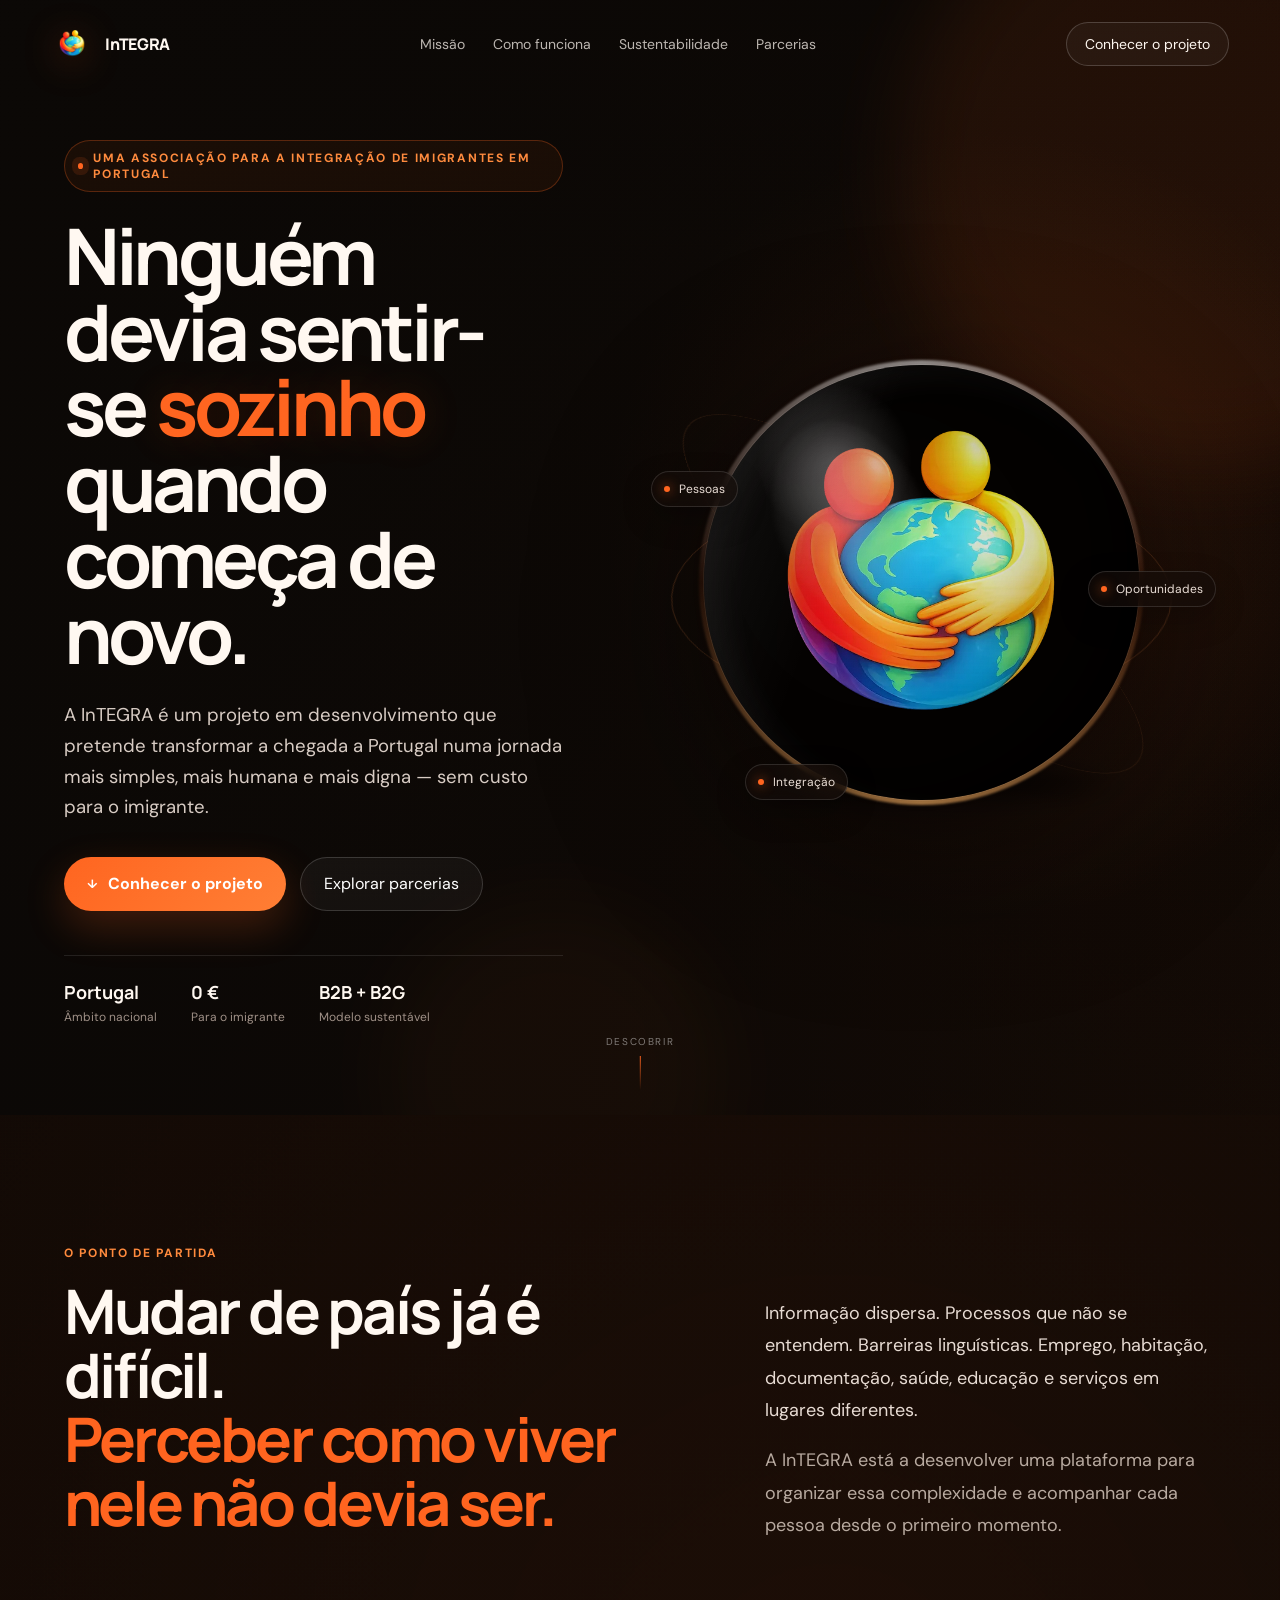
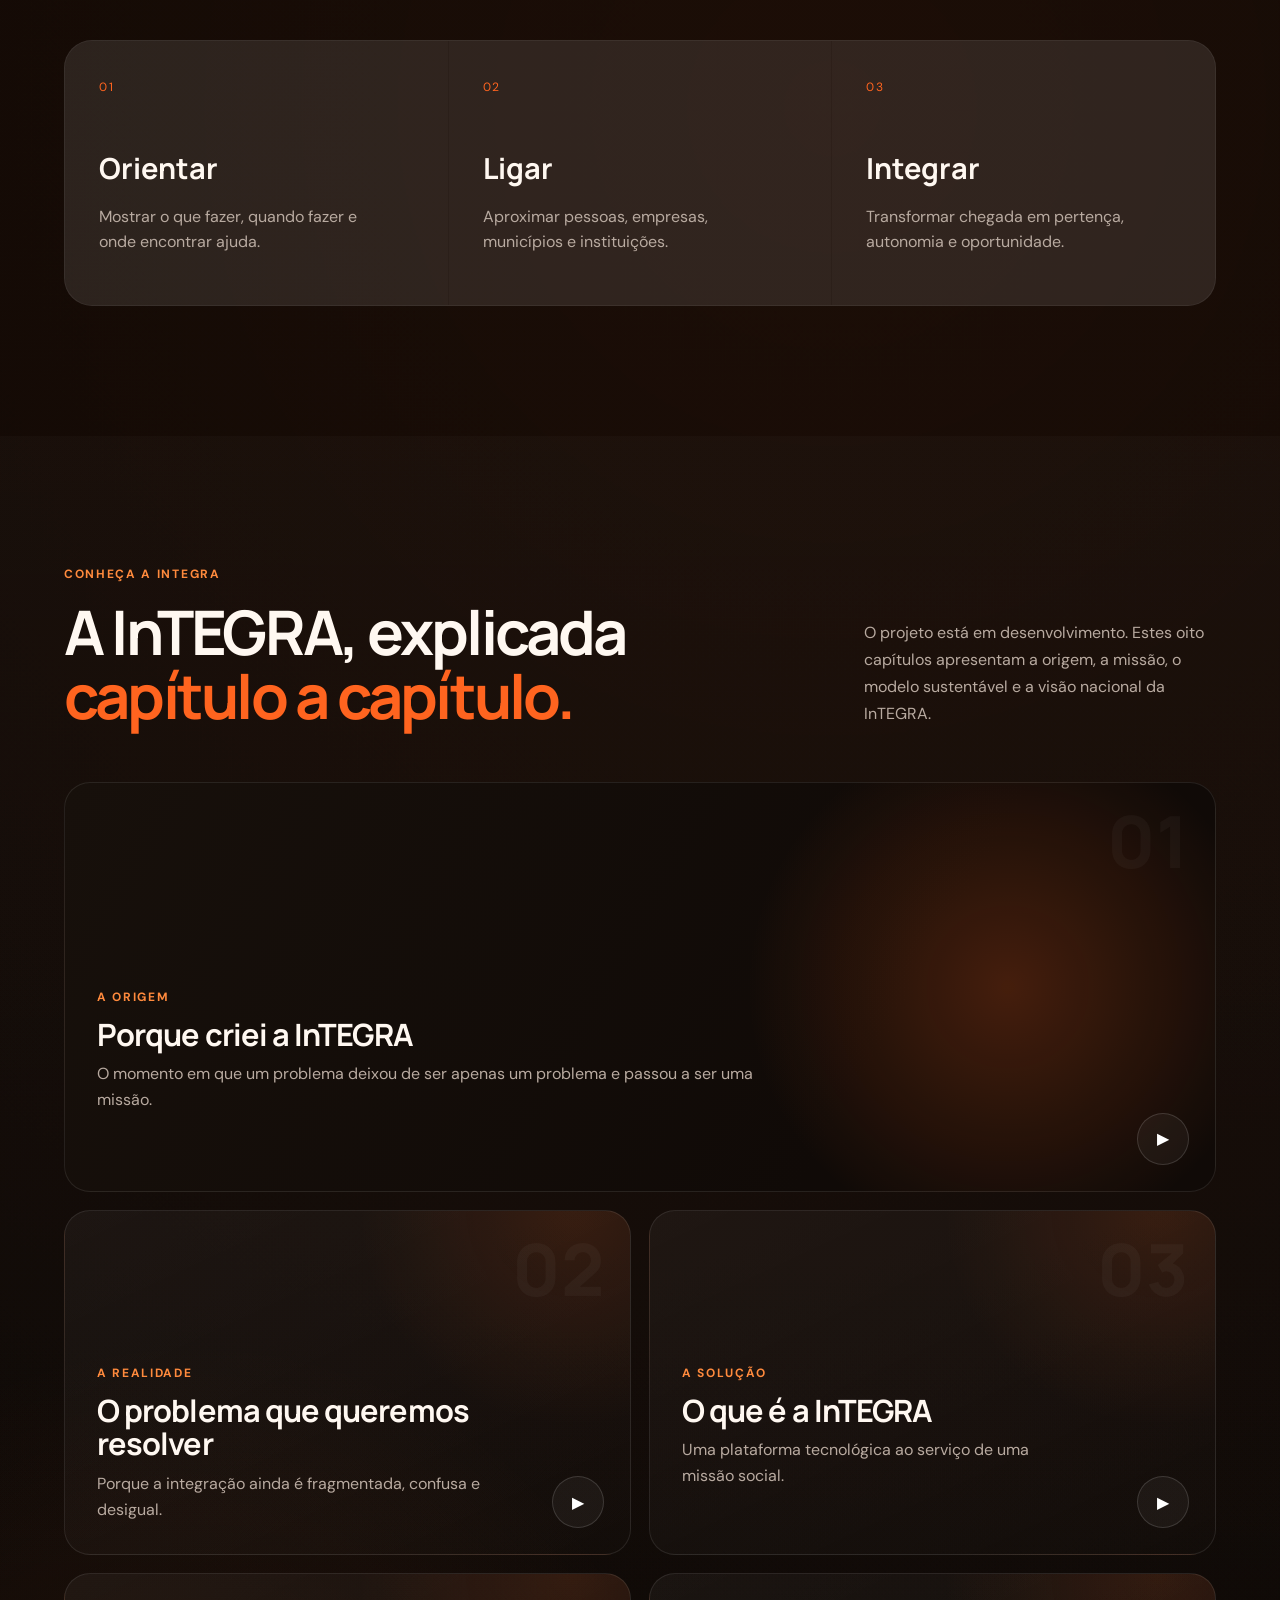
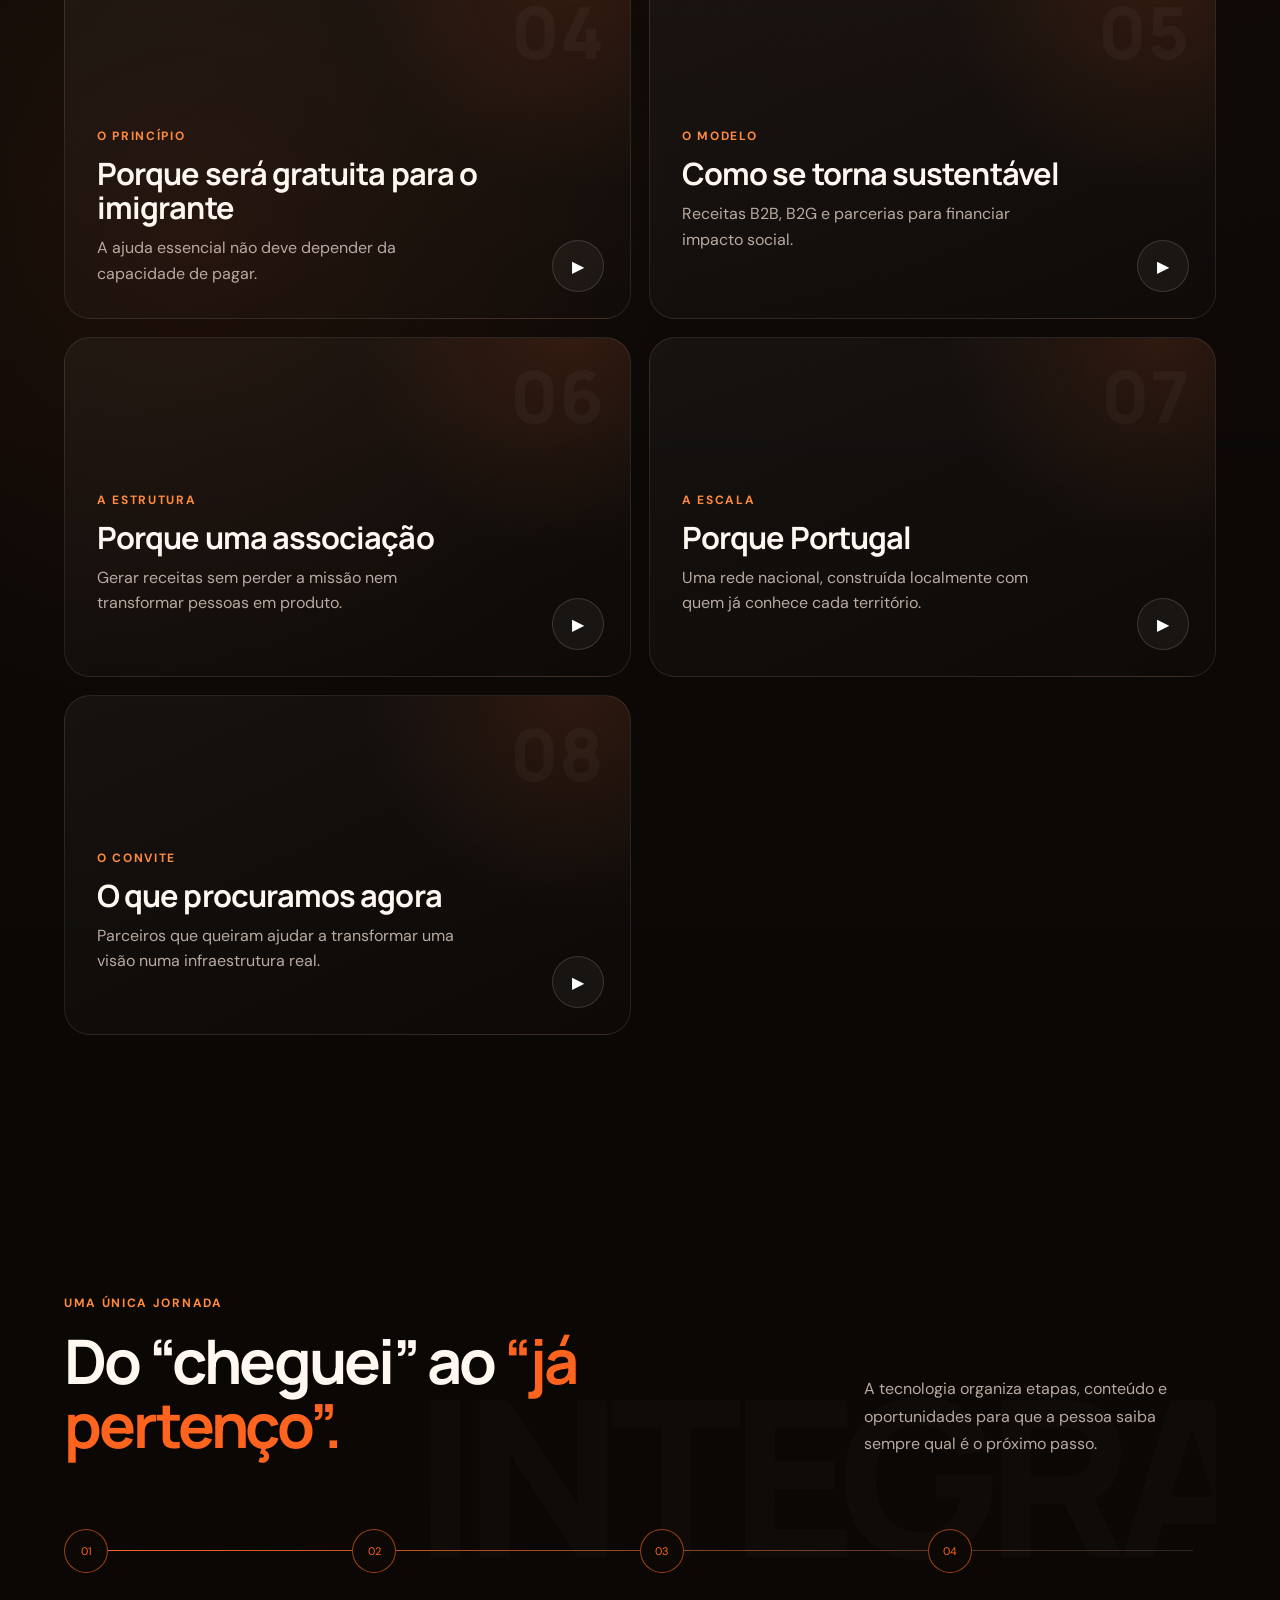
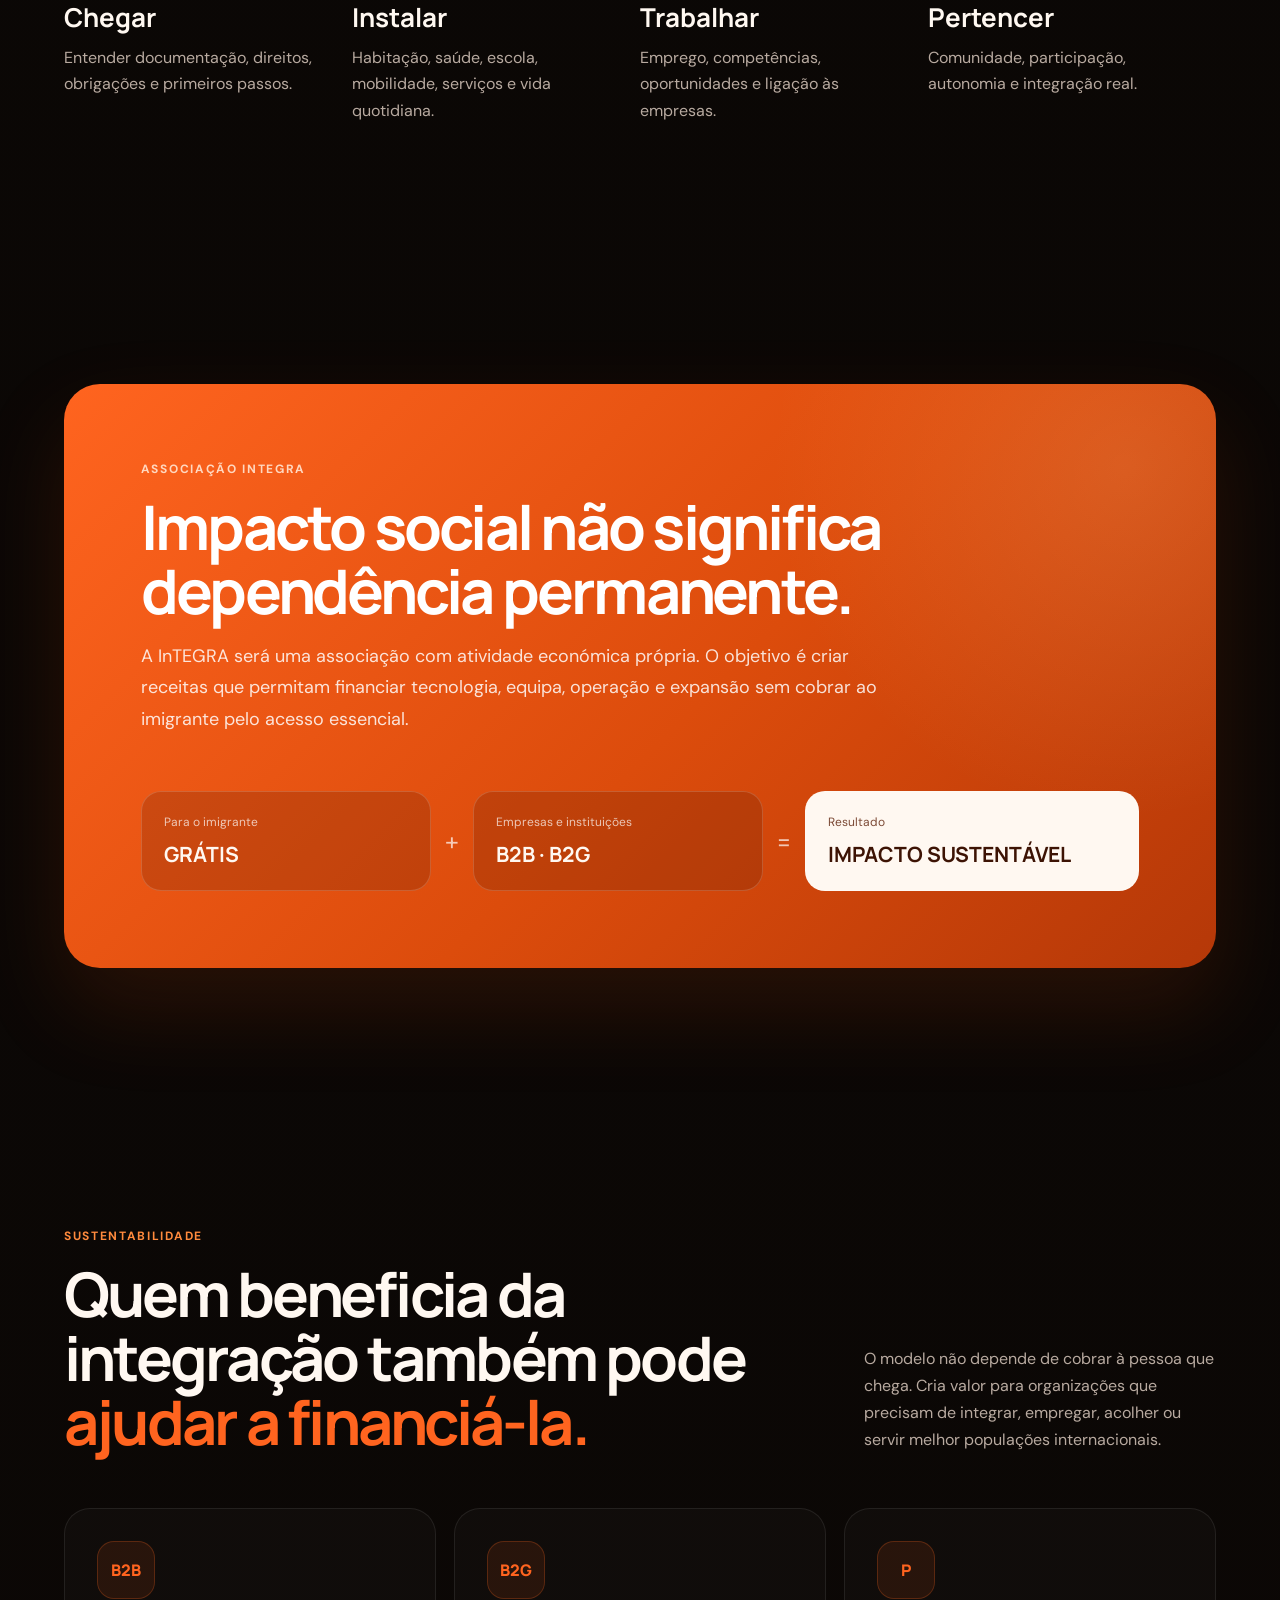
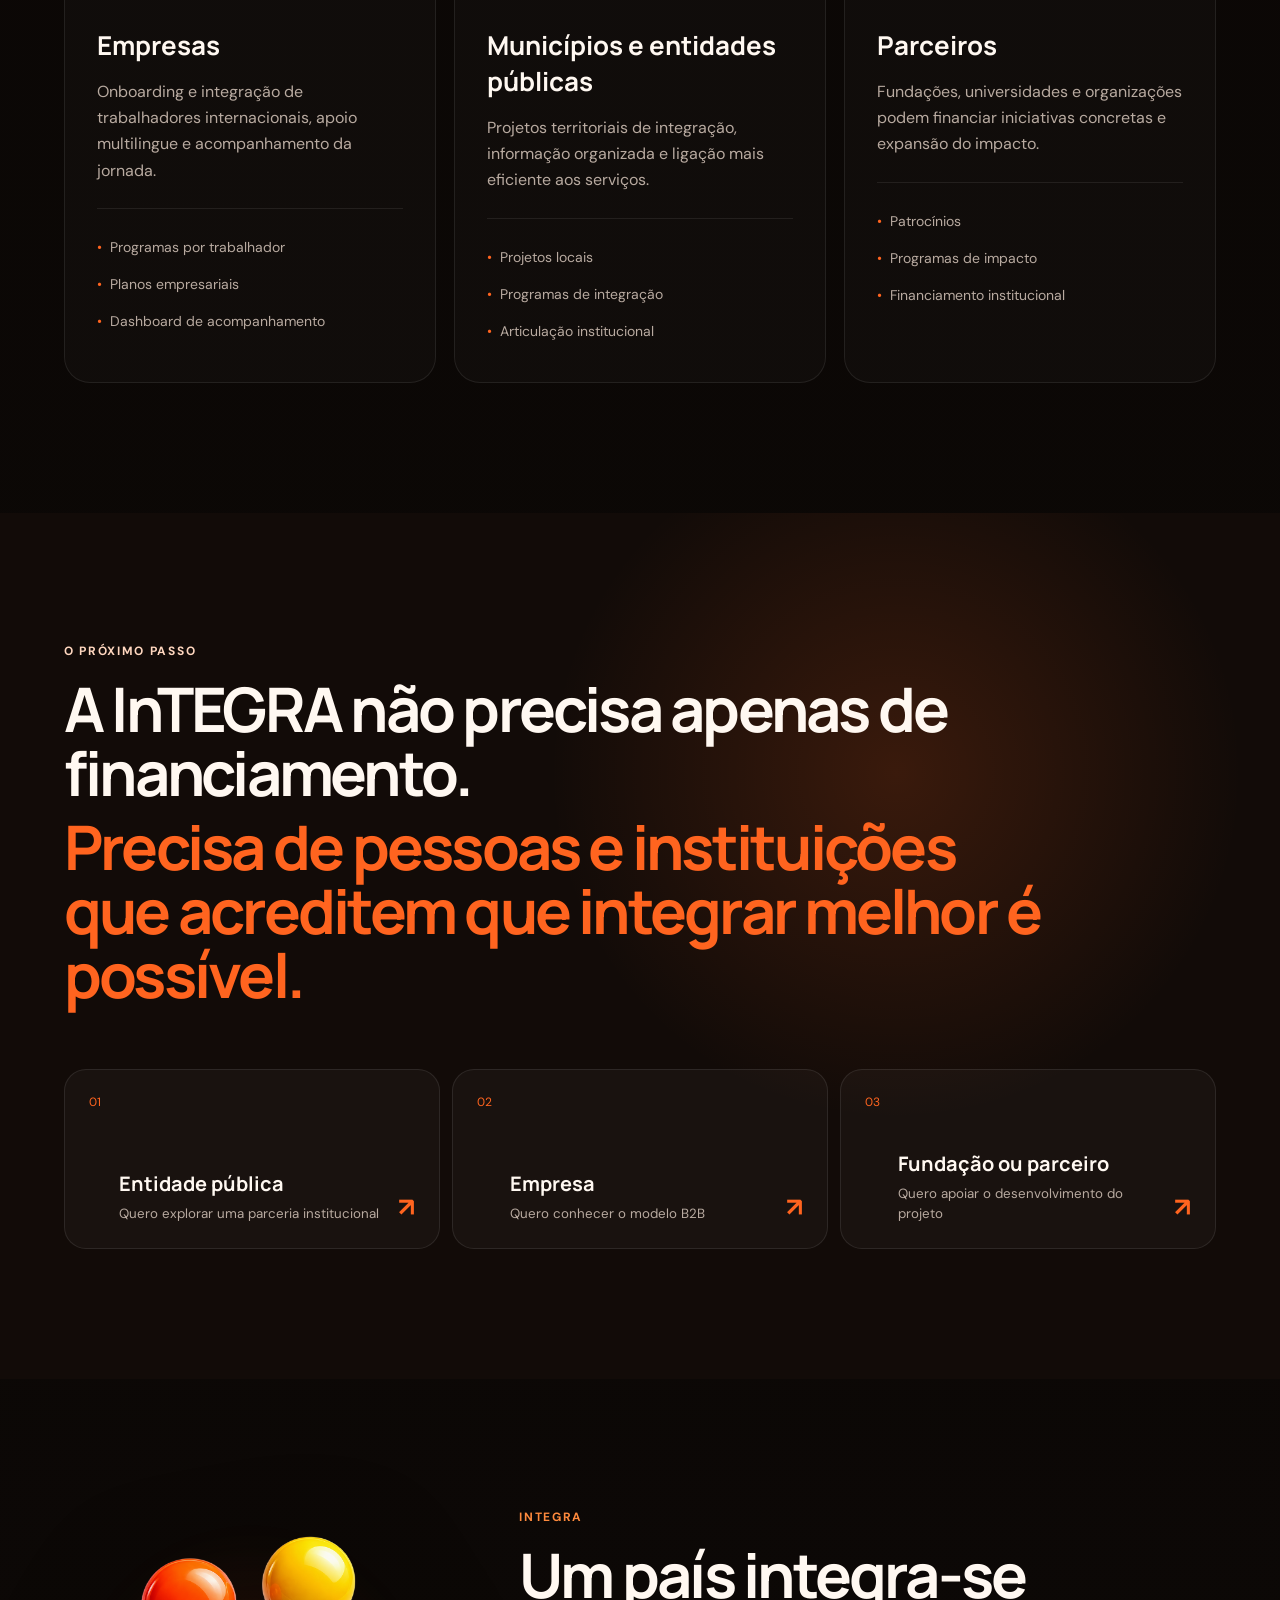
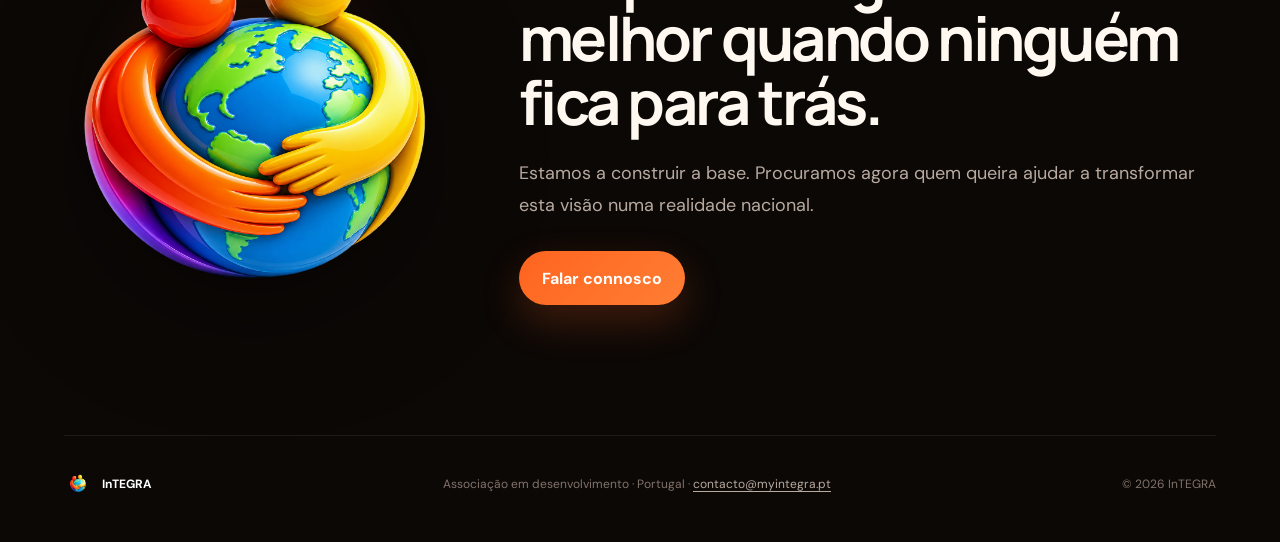
==== commit 24b6d2f8: "Reverter logotipo e atualizar pagina empresas" ====
--- a/integra-apresentacao-v3-impacto/index.html
+++ b/integra-apresentacao-v3-impacto/index.html
@@ -3,6 +3,7 @@
 <head>
 <meta charset="utf-8"/>
 <meta content="width=device-width, initial-scale=1.0, viewport-fit=cover" name="viewport"/>
+
 <title>InTEGRA | Integração de Imigrantes em Portugal</title>
 
 <meta content="Conheça a InTEGRA, uma associação em desenvolvimento dedicada à integração de imigrantes em Portugal, ligando pessoas, empresas, municípios e instituições." name="description"/>
@@ -45,11 +46,36 @@
 <link href="/apple-touch-icon.png" rel="apple-touch-icon" sizes="180x180"/>
 <link href="/site.webmanifest" rel="manifest"/>
 
-<link href="https://fonts.googleapis.com" rel="preconnect"/>
-<link crossorigin="" href="https://fonts.gstatic.com" rel="preconnect"/>
-<link href="https://fonts.googleapis.com/css2?family=DM+Sans:wght@400;500;600;700&amp;family=Manrope:wght@400;500;600;700;800&amp;display=swap" rel="stylesheet"/>
-
-<link as="image" fetchpriority="high" href="/assets/logo-integra.webp" rel="preload" type="image/webp"/>
+<link rel="preconnect" href="https://fonts.googleapis.com"/>
+<link rel="preconnect" href="https://fonts.gstatic.com" crossorigin/>
+
+<link
+  rel="preload"
+  as="style"
+  href="https://fonts.googleapis.com/css2?family=DM+Sans:wght@400;500;600;700&family=Manrope:wght@400;500;600;700;800&display=swap"
+/>
+
+<link
+  rel="stylesheet"
+  href="https://fonts.googleapis.com/css2?family=DM+Sans:wght@400;500;600;700&family=Manrope:wght@400;500;600;700;800&display=swap"
+  media="print"
+  onload="this.media='all'"
+/>
+
+<noscript>
+  <link
+    rel="stylesheet"
+    href="https://fonts.googleapis.com/css2?family=DM+Sans:wght@400;500;600;700&family=Manrope:wght@400;500;600;700;800&display=swap"
+  />
+</noscript>
+
+<link
+  as="image"
+  fetchpriority="high"
+  href="/assets/logo-integra.webp"
+  rel="preload"
+  type="image/webp"
+/>
 
 <script>
 document.documentElement.classList.add('js');
@@ -136,6 +162,7 @@
 <div aria-hidden="true" class="noise"></div>
 
 <header class="topbar" id="topbar">
+
   <a aria-label="InTEGRA — início" class="brand" href="#inicio">
     <img
       alt=""
@@ -157,11 +184,11 @@
   <a class="top-cta" href="#historia">
     Conhecer o projeto
   </a>
+
 </header>
 
 <main id="conteudo-principal">
 
-<!-- HERO -->
 <section class="hero" id="inicio">
 
   <div aria-hidden="true" class="hero-light hero-light-a"></div>
@@ -283,7 +310,6 @@
 
 </section>
 
-<!-- MANIFESTO -->
 <section class="manifesto section" id="manifesto">
 
   <div class="section-label reveal">
@@ -338,7 +364,6 @@
 
 </section>
 
-<!-- STORY -->
 <section class="story section" id="historia">
 
   <div class="section-head reveal">
@@ -359,165 +384,213 @@
 
   </div>
 
-  <div class="video-grid" id="videoGrid">
-
-    <a
-      aria-label="Saber mais sobre a origem da InTEGRA"
-      class="video-card featured reveal"
-      href="#manifesto"
-    >
-      <div class="video-number">01</div>
-
-      <div class="video-card-copy">
-        <span class="video-kicker">A origem</span>
-        <h3>Porque nasceu a InTEGRA</h3>
-        <p>
-          O momento em que um problema deixou de ser apenas um problema
-          e passou a ser uma missão.
-        </p>
-      </div>
-
-      <span aria-hidden="true" class="round-play chapter-arrow">→</span>
-    </a>
-
-    <a
-      aria-label="Saber mais sobre o problema que a InTEGRA pretende resolver"
-      class="video-card reveal"
-      href="#manifesto"
-    >
-      <div class="video-number">02</div>
-
-      <div class="video-card-copy">
-        <span class="video-kicker">A realidade</span>
-        <h3>O problema que queremos resolver</h3>
-        <p>Porque a integração ainda é fragmentada, confusa e desigual.</p>
-      </div>
-
-      <span aria-hidden="true" class="round-play chapter-arrow">→</span>
-    </a>
-
-    <a
-      aria-label="Saber mais sobre a solução InTEGRA"
-      class="video-card reveal"
-      href="#como-funciona"
-    >
-      <div class="video-number">03</div>
-
-      <div class="video-card-copy">
-        <span class="video-kicker">A solução</span>
-        <h3>O que é a InTEGRA</h3>
-        <p>Uma plataforma tecnológica ao serviço de uma missão social.</p>
-      </div>
-
-      <span aria-hidden="true" class="round-play chapter-arrow">→</span>
-    </a>
-
-    <a
-      aria-label="Saber mais sobre o acesso gratuito para o imigrante"
-      class="video-card reveal"
-      href="#sustentabilidade"
-    >
-      <div class="video-number">04</div>
-
-      <div class="video-card-copy">
-        <span class="video-kicker">O princípio</span>
-        <h3>Porque será gratuita para o imigrante</h3>
-        <p>A ajuda essencial não deve depender da capacidade de pagar.</p>
-      </div>
-
-      <span aria-hidden="true" class="round-play chapter-arrow">→</span>
-    </a>
-
-    <a
-      aria-label="Saber mais sobre o modelo sustentável da InTEGRA"
-      class="video-card reveal"
-      href="#sustentabilidade"
-    >
-      <div class="video-number">05</div>
-
-      <div class="video-card-copy">
-        <span class="video-kicker">O modelo</span>
-        <h3>Como se torna sustentável</h3>
-        <p>Receitas B2B, B2G e parcerias para financiar impacto social.</p>
-      </div>
-
-      <span aria-hidden="true" class="round-play chapter-arrow">→</span>
-    </a>
-
-    <a
-      aria-label="Saber mais sobre a Associação InTEGRA"
-      class="video-card reveal"
-      href="#missao"
-    >
-      <div class="video-number">06</div>
-
-      <div class="video-card-copy">
-        <span class="video-kicker">A estrutura</span>
-        <h3>Porque uma associação</h3>
-        <p>Gerar receitas sem perder a missão nem transformar pessoas em produto.</p>
-      </div>
-
-      <span aria-hidden="true" class="round-play chapter-arrow">→</span>
-    </a>
-
-    <a
-      aria-label="Saber mais sobre a visão nacional da InTEGRA"
-      class="video-card reveal"
-      href="#como-funciona"
-    >
-      <div class="video-number">07</div>
-
-      <div class="video-card-copy">
-        <span class="video-kicker">A escala</span>
-        <h3>Porque Portugal</h3>
-        <p>
-          Uma rede nacional, construída localmente com quem já conhece
-          cada território.
-        </p>
-      </div>
-
-      <span aria-hidden="true" class="round-play chapter-arrow">→</span>
-    </a>
-
-    <a
-      aria-label="Saber como colaborar com a InTEGRA"
-      class="video-card reveal"
-      href="#parcerias"
-    >
-      <div class="video-number">08</div>
-
-      <div class="video-card-copy">
-        <span class="video-kicker">O convite</span>
-        <h3>O que procuramos agora</h3>
-        <p>
-          Parceiros que queiram ajudar a transformar uma visão
-          numa infraestrutura real.
-        </p>
-      </div>
-
-      <span aria-hidden="true" class="round-play chapter-arrow">→</span>
-    </a>
-
-  </div>
+ <div class="video-grid" id="videoGrid">
+
+  <article
+    class="video-card featured reveal"
+    data-video="01-porque-criei-a-integra.mp4"
+    data-title="Porque criei a InTEGRA"
+    tabindex="0"
+    role="button"
+    aria-label="Ver vídeo: Porque criei a InTEGRA"
+  >
+    <div class="video-number">01</div>
+
+    <div class="video-card-copy">
+      <span class="video-kicker">A origem</span>
+      <h3>Porque criei a InTEGRA</h3>
+      <p>
+        O momento em que um problema deixou de ser apenas um problema
+        e passou a ser uma missão.
+      </p>
+    </div>
+
+    <button class="round-play" type="button" aria-label="Reproduzir vídeo">
+      ▶
+    </button>
+  </article>
+
+
+  <article
+    class="video-card reveal"
+    data-video="02-o-problema.mp4"
+    data-title="O problema que queremos resolver"
+    tabindex="0"
+    role="button"
+    aria-label="Ver vídeo: O problema que queremos resolver"
+  >
+    <div class="video-number">02</div>
+
+    <div class="video-card-copy">
+      <span class="video-kicker">A realidade</span>
+      <h3>O problema que queremos resolver</h3>
+      <p>
+        Porque a integração ainda é fragmentada, confusa e desigual.
+      </p>
+    </div>
+
+    <button class="round-play" type="button" aria-label="Reproduzir vídeo">
+      ▶
+    </button>
+  </article>
+
+
+  <article
+    class="video-card reveal"
+    data-video="03-o-que-e-a-integra.mp4"
+    data-title="O que é a InTEGRA"
+    tabindex="0"
+    role="button"
+    aria-label="Ver vídeo: O que é a InTEGRA"
+  >
+    <div class="video-number">03</div>
+
+    <div class="video-card-copy">
+      <span class="video-kicker">A solução</span>
+      <h3>O que é a InTEGRA</h3>
+      <p>
+        Uma plataforma tecnológica ao serviço de uma missão social.
+      </p>
+    </div>
+
+    <button class="round-play" type="button" aria-label="Reproduzir vídeo">
+      ▶
+    </button>
+  </article>
+
+
+  <article
+    class="video-card reveal"
+    data-video="04-porque-sera-gratuita.mp4"
+    data-title="Porque será gratuita para o imigrante"
+    tabindex="0"
+    role="button"
+    aria-label="Ver vídeo: Porque será gratuita para o imigrante"
+  >
+    <div class="video-number">04</div>
+
+    <div class="video-card-copy">
+      <span class="video-kicker">O princípio</span>
+      <h3>Porque será gratuita para o imigrante</h3>
+      <p>
+        A ajuda essencial não deve depender da capacidade de pagar.
+      </p>
+    </div>
+
+    <button class="round-play" type="button" aria-label="Reproduzir vídeo">
+      ▶
+    </button>
+  </article>
+
+
+  <article
+    class="video-card reveal"
+    data-video="05-modelo-sustentavel.mp4"
+    data-title="Como se torna sustentável"
+    tabindex="0"
+    role="button"
+    aria-label="Ver vídeo: Como se torna sustentável"
+  >
+    <div class="video-number">05</div>
+
+    <div class="video-card-copy">
+      <span class="video-kicker">O modelo</span>
+      <h3>Como se torna sustentável</h3>
+      <p>
+        Receitas B2B, B2G e parcerias para financiar impacto social.
+      </p>
+    </div>
+
+    <button class="round-play" type="button" aria-label="Reproduzir vídeo">
+      ▶
+    </button>
+  </article>
+
+
+  <article
+    class="video-card reveal"
+    data-video="06-porque-uma-associacao.mp4"
+    data-title="Porque uma associação"
+    tabindex="0"
+    role="button"
+    aria-label="Ver vídeo: Porque uma associação"
+  >
+    <div class="video-number">06</div>
+
+    <div class="video-card-copy">
+      <span class="video-kicker">A estrutura</span>
+      <h3>Porque uma associação</h3>
+      <p>
+        Gerar receitas sem perder a missão nem transformar pessoas em produto.
+      </p>
+    </div>
+
+    <button class="round-play" type="button" aria-label="Reproduzir vídeo">
+      ▶
+    </button>
+  </article>
+
+
+  <article
+    class="video-card reveal"
+    data-video="07-porque-portugal.mp4"
+    data-title="Porque Portugal"
+    tabindex="0"
+    role="button"
+    aria-label="Ver vídeo: Porque Portugal"
+  >
+    <div class="video-number">07</div>
+
+    <div class="video-card-copy">
+      <span class="video-kicker">A escala</span>
+      <h3>Porque Portugal</h3>
+      <p>
+        Uma rede nacional, construída localmente com quem já conhece cada território.
+      </p>
+    </div>
+
+    <button class="round-play" type="button" aria-label="Reproduzir vídeo">
+      ▶
+    </button>
+  </article>
+
+
+  <article
+    class="video-card reveal"
+    data-video="08-o-que-procuramos.mp4"
+    data-title="O que procuramos agora"
+    tabindex="0"
+    role="button"
+    aria-label="Ver vídeo: O que procuramos agora"
+  >
+    <div class="video-number">08</div>
+
+    <div class="video-card-copy">
+      <span class="video-kicker">O convite</span>
+      <h3>O que procuramos agora</h3>
+      <p>
+        Parceiros que queiram ajudar a transformar uma visão numa infraestrutura real.
+      </p>
+    </div>
+
+    <button class="round-play" type="button" aria-label="Reproduzir vídeo">
+      ▶
+    </button>
+  </article>
+
+</div> 
 
 </section>
 
-<!-- HOW IT WORKS -->
 <section class="journey section" id="como-funciona">
 
-  <div class="journey-bg-word">
-    INTEGRA
-  </div>
+  <div class="journey-bg-word">INTEGRA</div>
 
   <div class="section-head reveal">
 
     <div>
       <div class="section-label">Uma única jornada</div>
-
-      <h2>
-        Do “cheguei” ao
-        <span>“já pertenço”.</span>
-      </h2>
+      <h2>Do “cheguei” ao <span>“já pertenço”.</span></h2>
     </div>
 
     <p>
@@ -557,7 +630,6 @@
 
 </section>
 
-<!-- ASSOCIATION -->
 <section class="association section" id="missao">
 
   <div class="association-panel reveal">
@@ -607,7 +679,6 @@
 
 </section>
 
-<!-- BUSINESS -->
 <section class="business section" id="sustentabilidade">
 
   <div class="section-head reveal">
@@ -692,7 +763,6 @@
 
 </section>
 
-<!-- PARTNERSHIP -->
 <section class="partnership section" id="parcerias">
 
   <div class="partnership-inner reveal">
@@ -711,42 +781,30 @@
     <div class="partnership-options">
 
       <a href="mailto:contacto@myintegra.pt?subject=Parceria%20institucional%20InTEGRA">
-
         <span>01</span>
-
         <div>
           <strong>Entidade pública</strong>
           <small>Quero explorar uma parceria institucional</small>
         </div>
-
         <b>↗</b>
-
       </a>
 
       <a href="mailto:contacto@myintegra.pt?subject=Parceria%20empresarial%20InTEGRA">
-
         <span>02</span>
-
         <div>
           <strong>Empresa</strong>
           <small>Quero conhecer o modelo B2B</small>
         </div>
-
         <b>↗</b>
-
       </a>
 
       <a href="mailto:contacto@myintegra.pt?subject=Apoio%20ao%20projeto%20InTEGRA">
-
         <span>03</span>
-
         <div>
           <strong>Fundação ou parceiro</strong>
           <small>Quero apoiar o desenvolvimento do projeto</small>
         </div>
-
         <b>↗</b>
-
       </a>
 
     </div>
@@ -755,21 +813,21 @@
 
 </section>
 
-<!-- FINAL -->
 <section class="finale section">
 
-  <div class="finale-world">
-
-    <img
-      src="assets/logo-integra-square.png"
-      alt=""
-      width="1024"
-      height="1024"
-      loading="lazy"
-      decoding="async"
-    />
-
-  </div>
+<div class="finale-world">
+
+  <img
+    src="assets/logo-integra-novo.png"
+    alt="Símbolo InTEGRA"
+    width="1254"
+    height="1254"
+    loading="lazy"
+    decoding="async"
+    style="width:100%; height:auto; object-fit:contain;"
+  />
+
+</div>
 
   <div class="finale-copy reveal">
 
@@ -823,13 +881,10 @@
     </a>
   </p>
 
-  <p>
-    © 2026 InTEGRA
-  </p>
+  <p>© 2026 InTEGRA</p>
 
 </footer>
 
-<!-- VIDEO MODAL -->
 <div
   aria-hidden="true"
   aria-labelledby="modalTitle"
@@ -866,18 +921,11 @@
         preload="metadata"
       ></video>
 
-      <div
-        class="video-placeholder"
-        id="videoPlaceholder"
-      >
-
-        <div class="placeholder-play">
-          ▶
-        </div>
-
-        <strong>
-          Vídeo ainda não adicionado
-        </strong>
+      <div class="video-placeholder" id="videoPlaceholder">
+
+        <div class="placeholder-play">▶</div>
+
+        <strong>Vídeo ainda não adicionado</strong>
 
         <span>
           Coloca o ficheiro MP4 correspondente na pasta
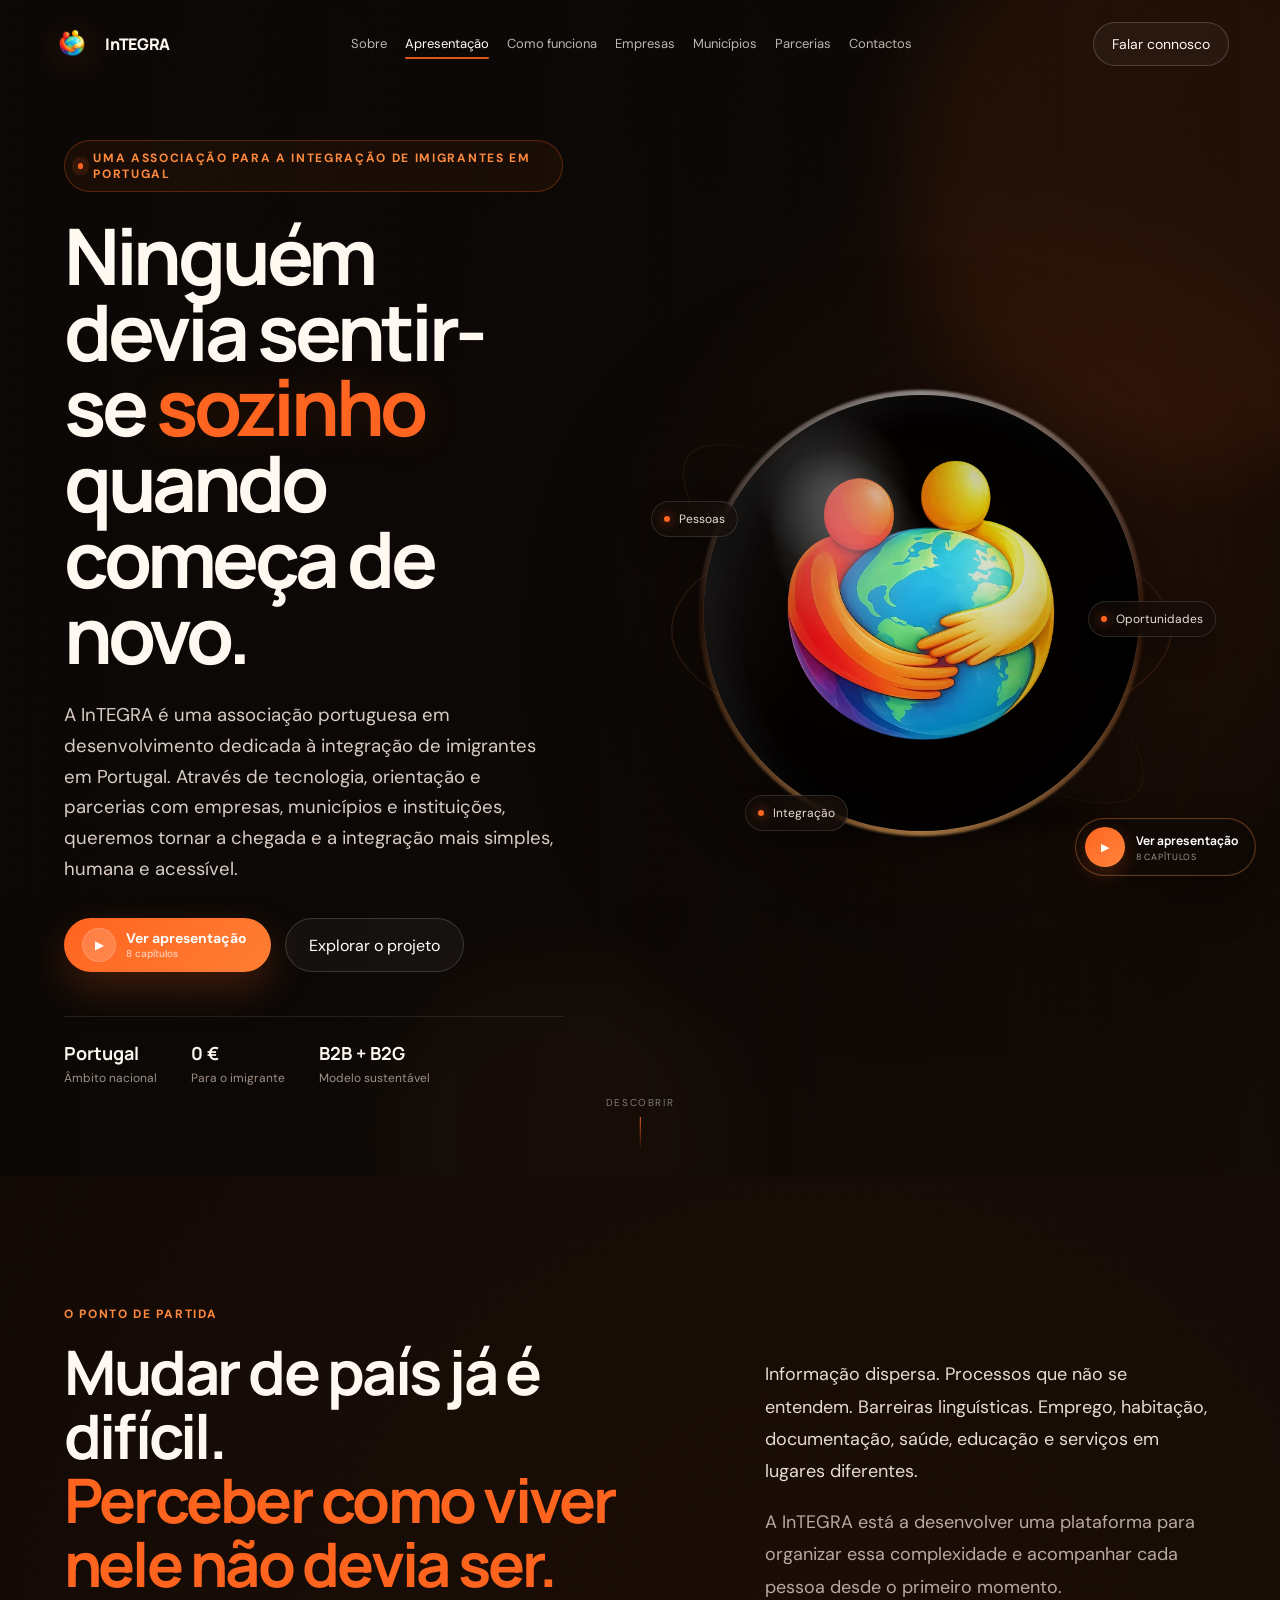
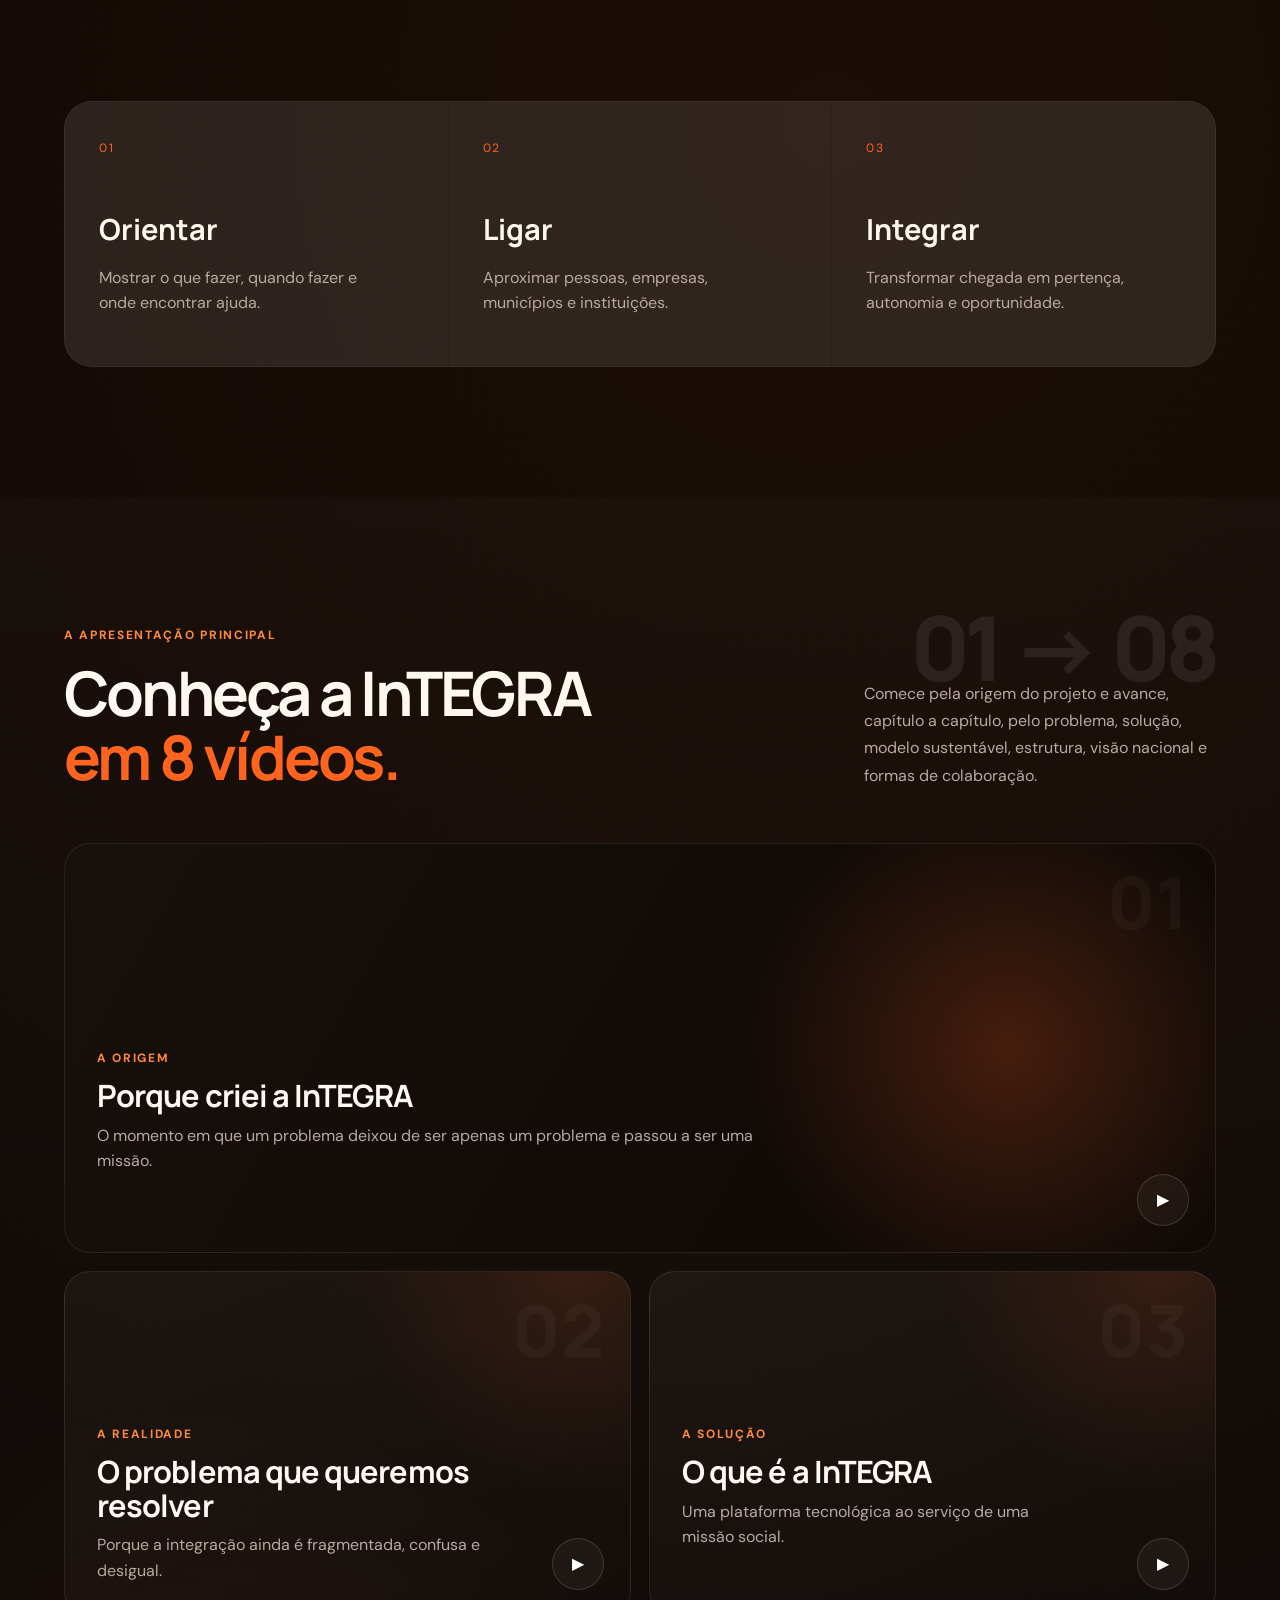
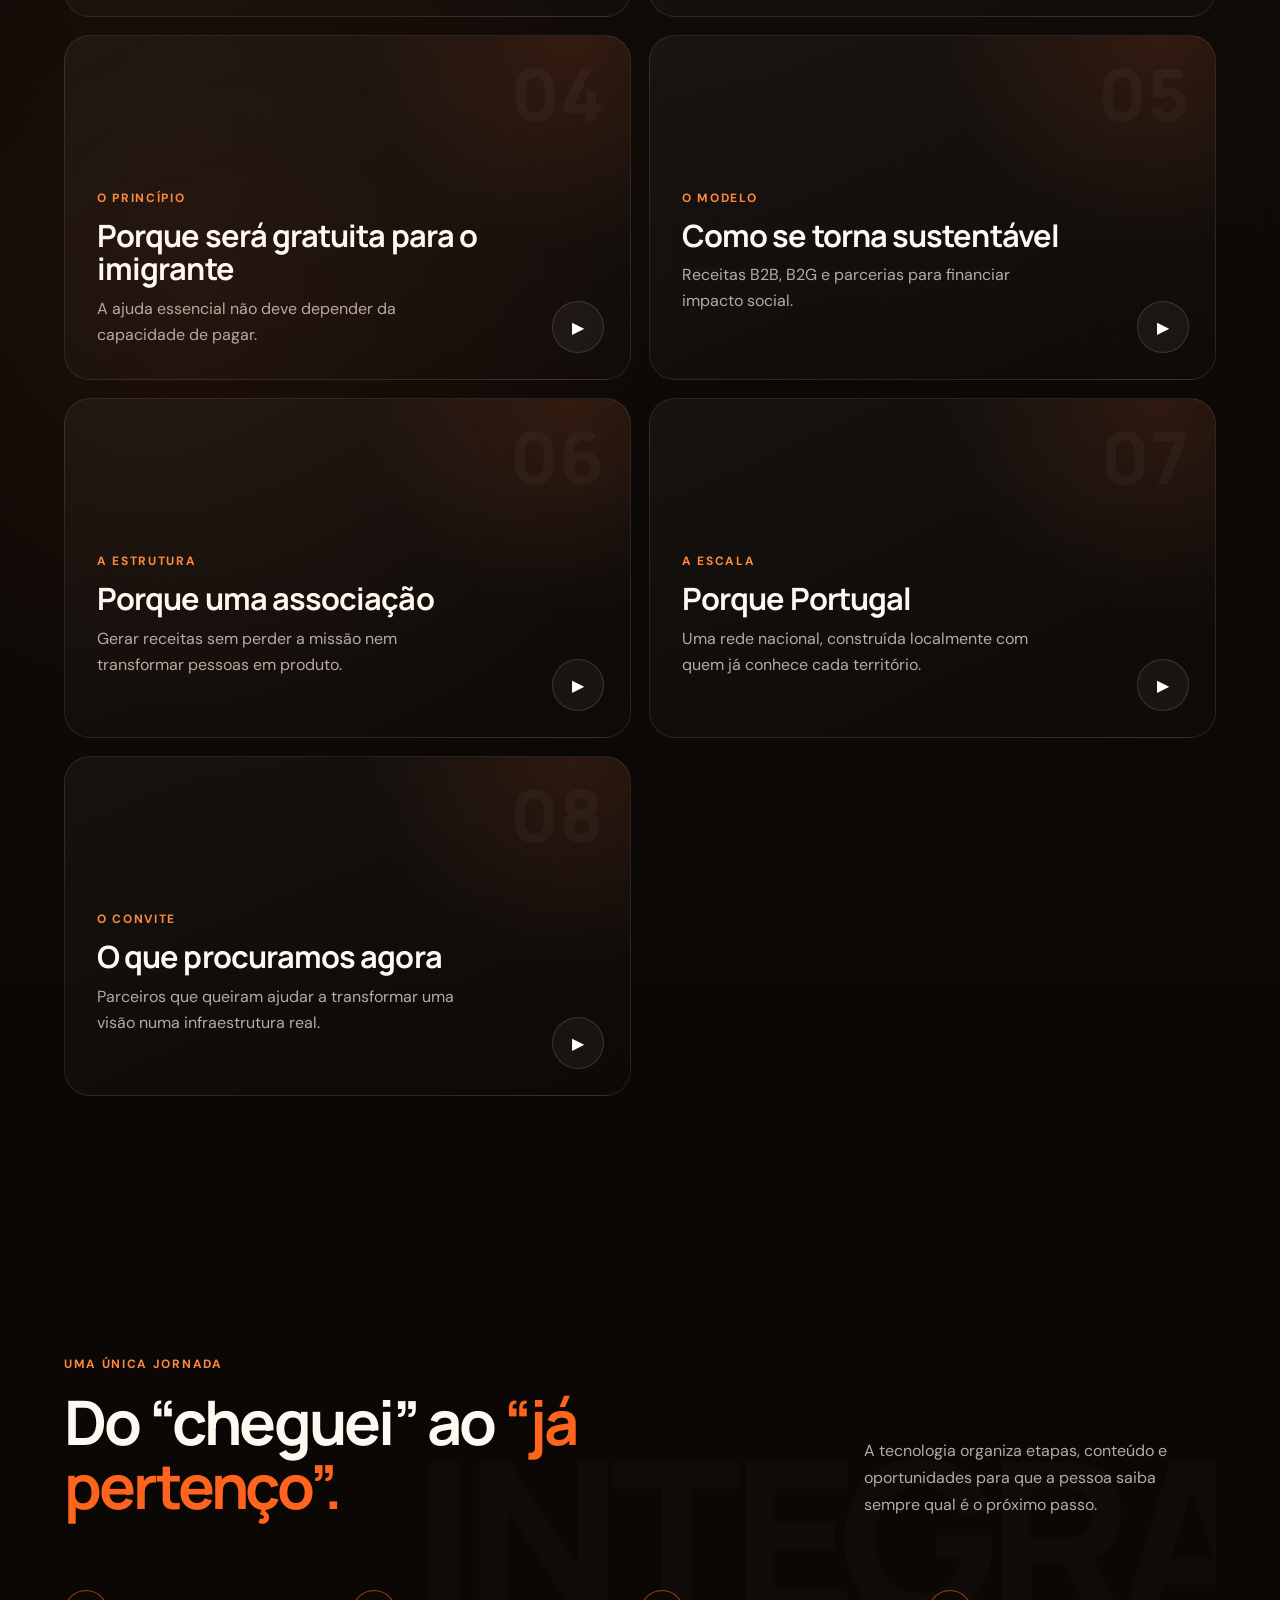
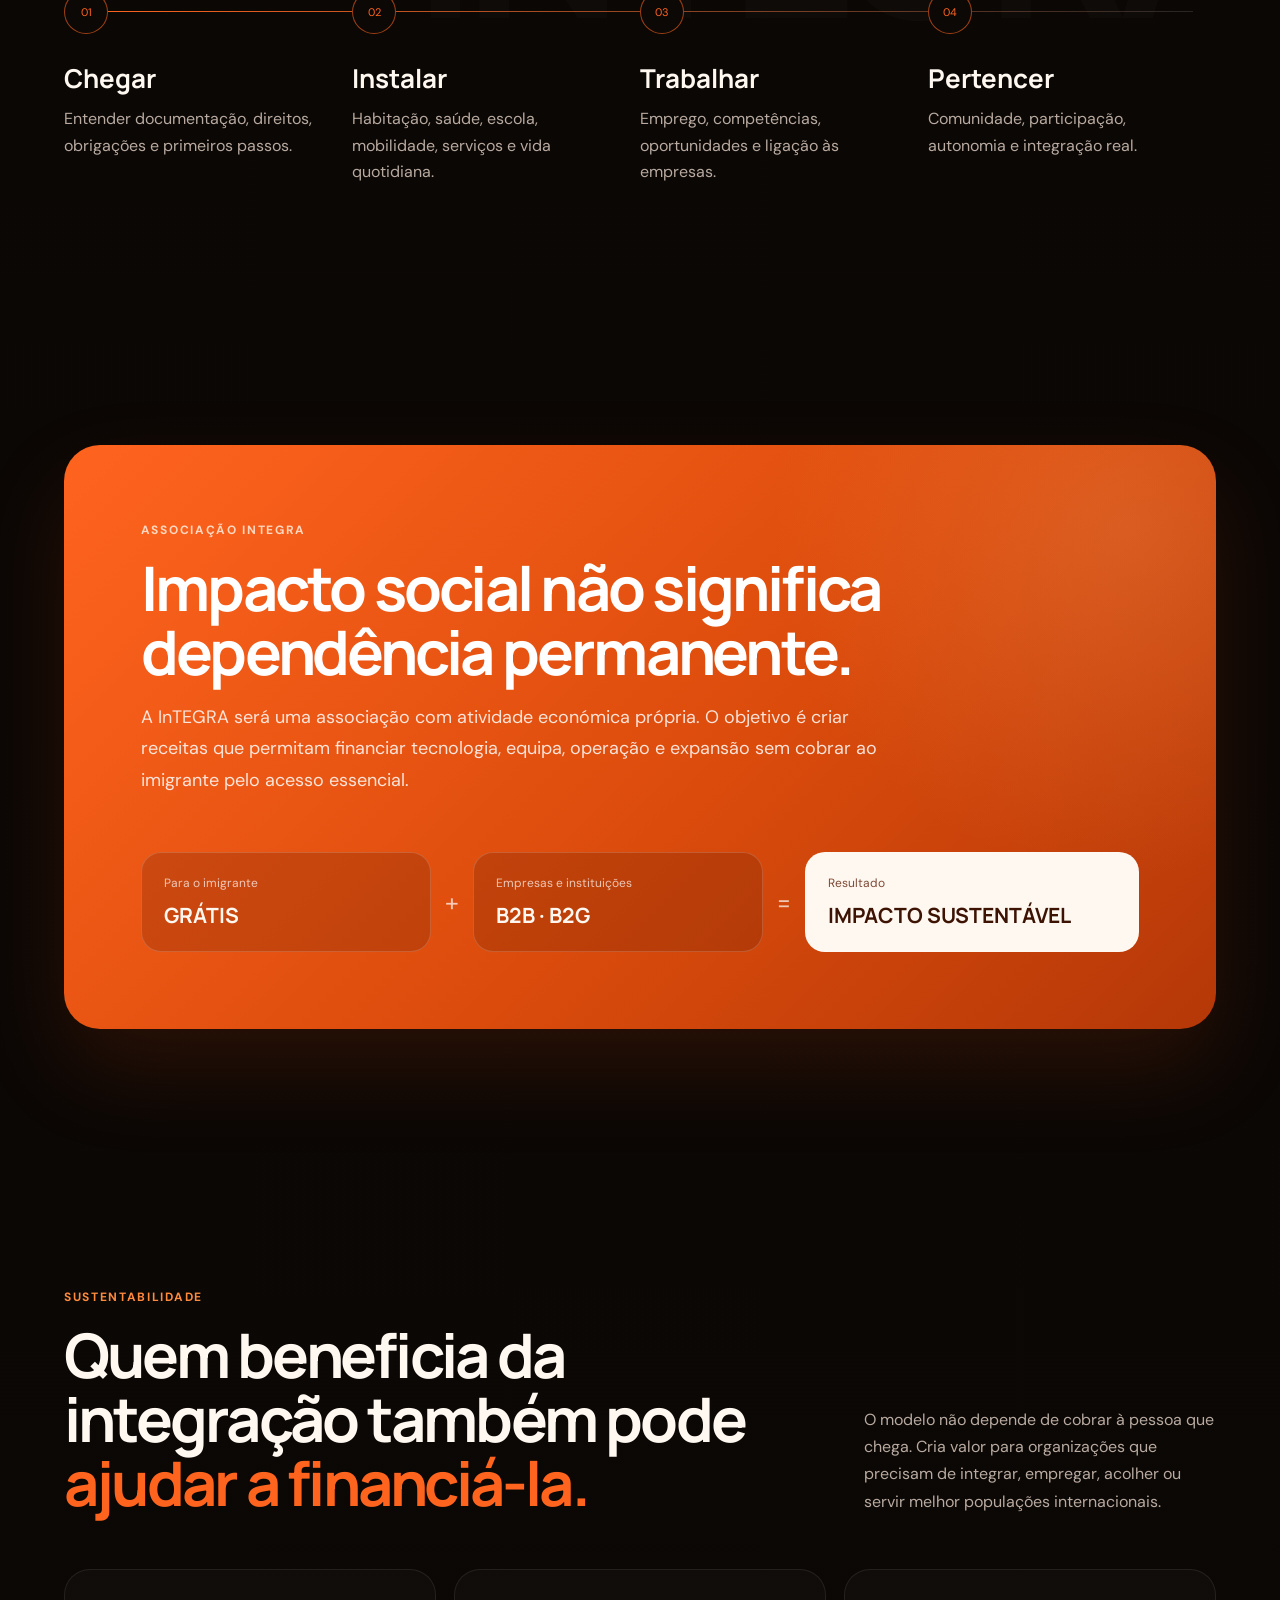
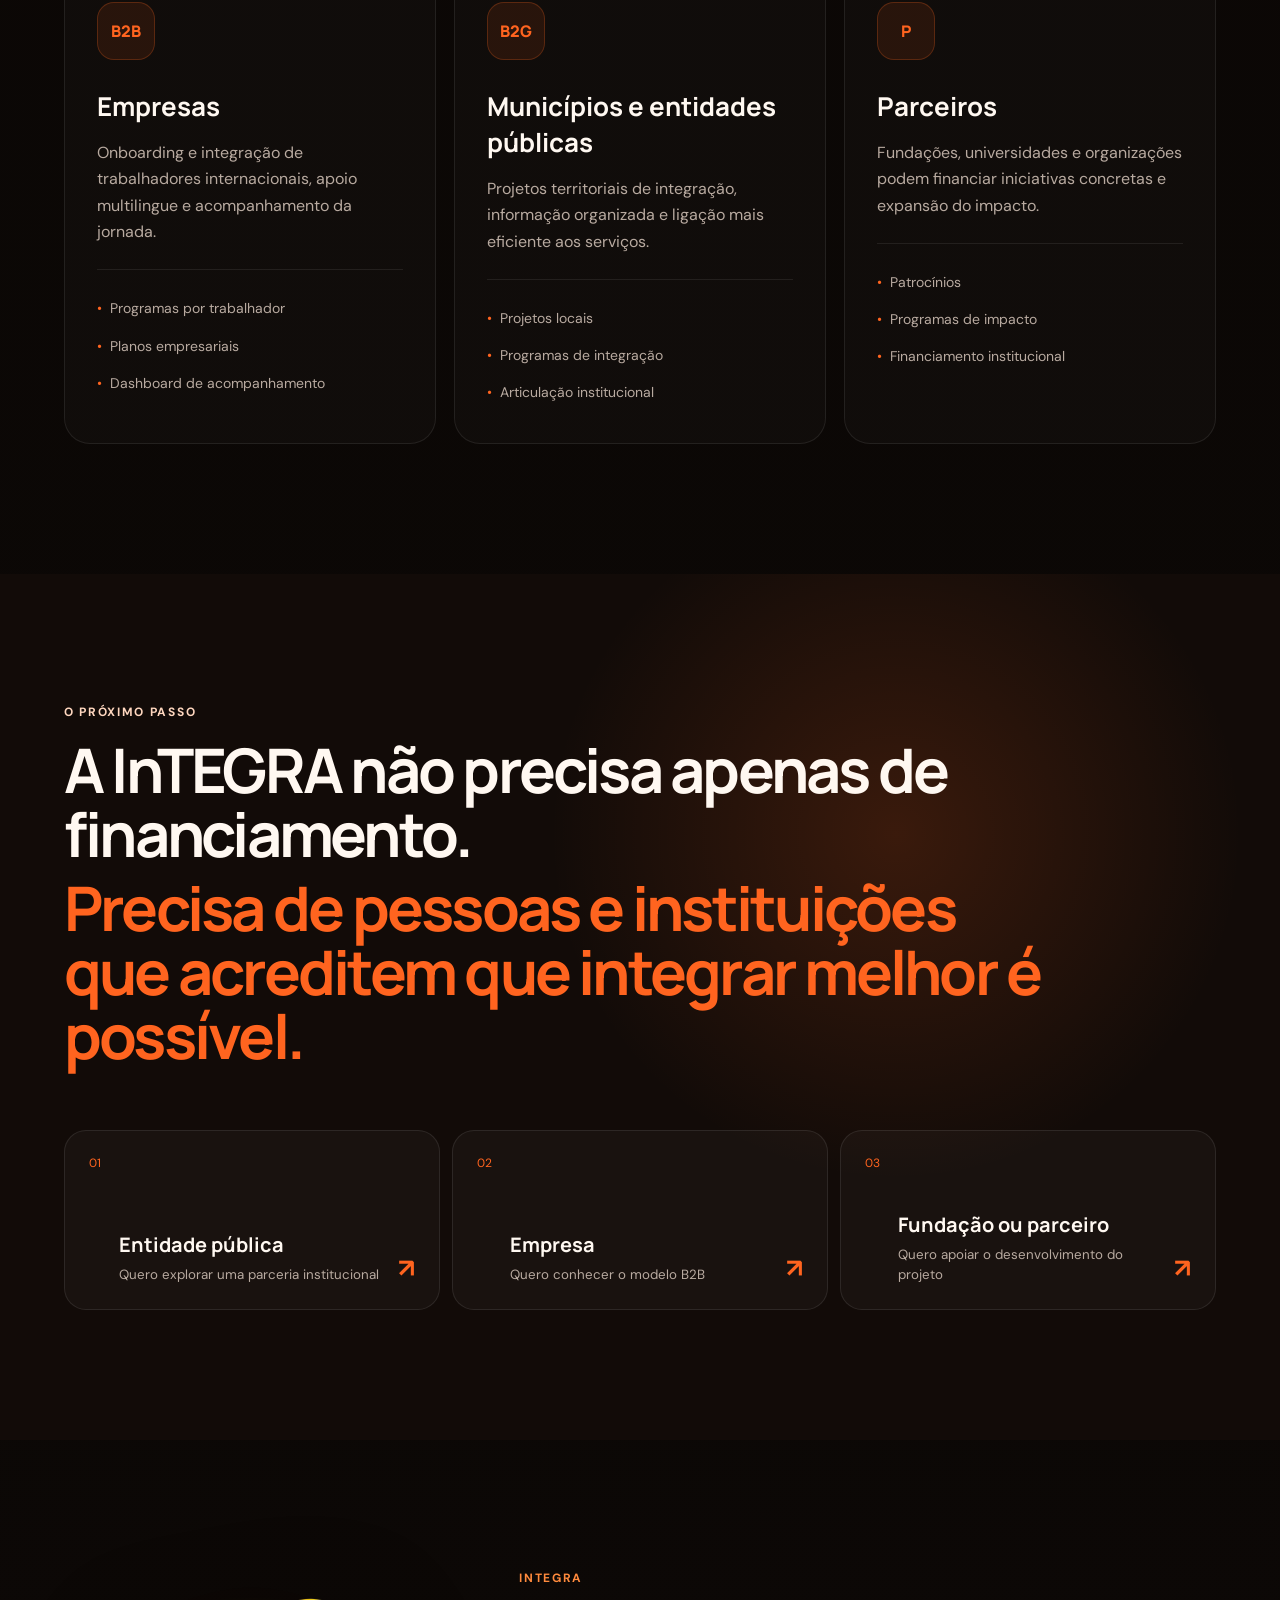
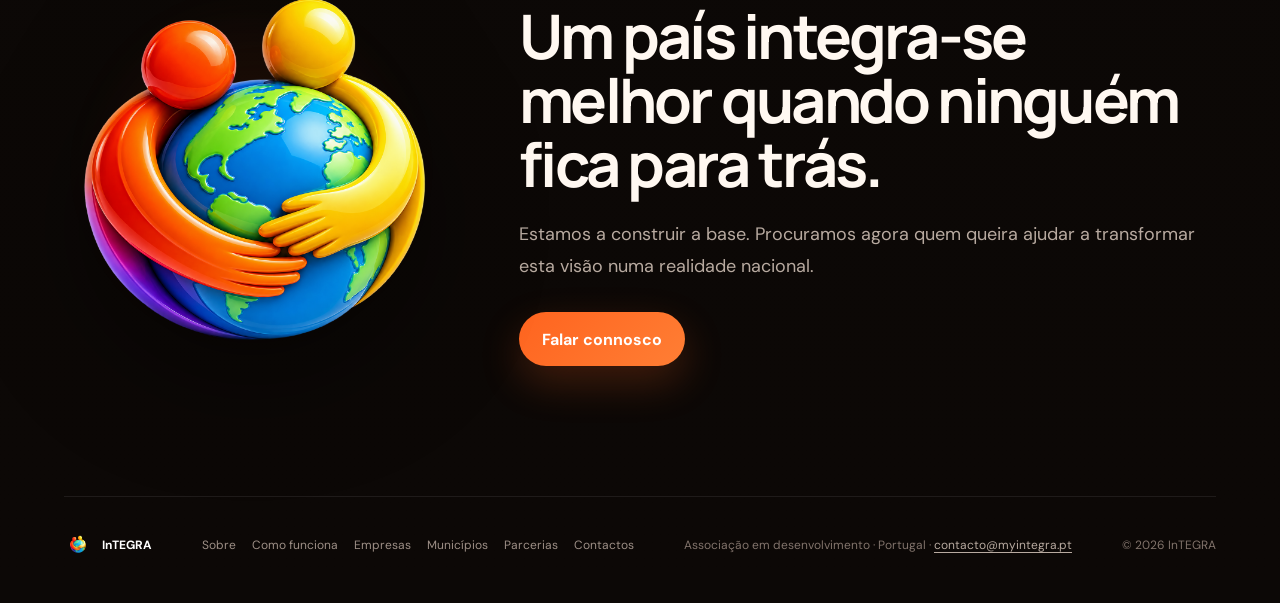
==== commit 8bdf04d8: "Destacar apresentacao em video" ====
--- a/integra-apresentacao-v3-impacto/index.html
+++ b/integra-apresentacao-v3-impacto/index.html
@@ -4,9 +4,9 @@
 <meta charset="utf-8"/>
 <meta content="width=device-width, initial-scale=1.0, viewport-fit=cover" name="viewport"/>
 
-<title>InTEGRA | Integração de Imigrantes em Portugal</title>
-
-<meta content="Conheça a InTEGRA, uma associação em desenvolvimento dedicada à integração de imigrantes em Portugal, ligando pessoas, empresas, municípios e instituições." name="description"/>
+<title>Associação InTEGRA | Integração de Imigrantes em Portugal</title>
+
+<meta content="A InTEGRA é uma associação portuguesa em desenvolvimento dedicada à integração de imigrantes em Portugal através de tecnologia, orientação e parcerias com empresas, municípios e instituições." name="description"/>
 <meta content="index, follow, max-image-preview:large, max-snippet:-1, max-video-preview:-1" name="robots"/>
 <meta content="Associação InTEGRA" name="author"/>
 <meta content="InTEGRA" name="application-name"/>
@@ -23,8 +23,8 @@
 <meta content="website" property="og:type"/>
 <meta content="pt_PT" property="og:locale"/>
 <meta content="InTEGRA" property="og:site_name"/>
-<meta content="InTEGRA | Integração de Imigrantes em Portugal" property="og:title"/>
-<meta content="Uma associação em desenvolvimento para tornar a integração em Portugal mais simples, humana e sustentável." property="og:description"/>
+<meta content="Associação InTEGRA | Integração de Imigrantes em Portugal" property="og:title"/>
+<meta content="Associação portuguesa em desenvolvimento dedicada à integração de imigrantes em Portugal através de tecnologia, orientação e parcerias." property="og:description"/>
 <meta content="https://www.somosintegra.pt/" property="og:url"/>
 <meta content="https://www.somosintegra.pt/assets/og-integra.jpg" property="og:image"/>
 <meta content="https://www.somosintegra.pt/assets/og-integra.jpg" property="og:image:secure_url"/>
@@ -34,8 +34,8 @@
 <meta content="InTEGRA — integração de imigrantes em Portugal" property="og:image:alt"/>
 
 <meta content="summary_large_image" name="twitter:card"/>
-<meta content="InTEGRA | Integração de Imigrantes em Portugal" name="twitter:title"/>
-<meta content="Uma associação em desenvolvimento para tornar a integração em Portugal mais simples, humana e sustentável." name="twitter:description"/>
+<meta content="Associação InTEGRA | Integração de Imigrantes em Portugal" name="twitter:title"/>
+<meta content="Associação portuguesa em desenvolvimento dedicada à integração de imigrantes em Portugal através de tecnologia, orientação e parcerias." name="twitter:description"/>
 <meta content="https://www.somosintegra.pt/assets/og-integra.jpg" name="twitter:image"/>
 <meta content="InTEGRA — integração de imigrantes em Portugal" name="twitter:image:alt"/>
 
@@ -89,7 +89,7 @@
       "@type": "Organization",
       "@id": "https://www.somosintegra.pt/#organization",
       "name": "InTEGRA",
-      "alternateName": "Associação InTEGRA",
+      "alternateName": ["Associação InTEGRA", "Somos InTEGRA"],
       "url": "https://www.somosintegra.pt/",
       "logo": {
         "@type": "ImageObject",
@@ -120,7 +120,7 @@
       "@id": "https://www.somosintegra.pt/#website",
       "url": "https://www.somosintegra.pt/",
       "name": "InTEGRA",
-      "alternateName": "Somos InTEGRA",
+      "alternateName": ["Associação InTEGRA", "Somos InTEGRA", "somosintegra.pt"],
       "inLanguage": "pt-PT",
       "publisher": {
         "@id": "https://www.somosintegra.pt/#organization"
@@ -130,8 +130,8 @@
       "@type": "WebPage",
       "@id": "https://www.somosintegra.pt/#webpage",
       "url": "https://www.somosintegra.pt/",
-      "name": "InTEGRA | Integração de Imigrantes em Portugal",
-      "description": "Conheça a InTEGRA, uma associação em desenvolvimento dedicada à integração de imigrantes em Portugal, ligando pessoas, empresas, municípios e instituições.",
+      "name": "Associação InTEGRA | Integração de Imigrantes em Portugal",
+      "description": "A InTEGRA é uma associação portuguesa em desenvolvimento dedicada à integração de imigrantes em Portugal através de tecnologia, orientação e parcerias com empresas, municípios e instituições.",
       "isPartOf": {
         "@id": "https://www.somosintegra.pt/#website"
       },
@@ -175,17 +175,34 @@
   </a>
 
   <nav aria-label="Navegação principal" class="nav">
-    <a href="#missao">Missão</a>
-    <a href="#como-funciona">Como funciona</a>
-    <a href="#sustentabilidade">Sustentabilidade</a>
-    <a href="#parcerias">Parcerias</a>
+    <a href="sobre.html">Sobre</a>
+    <a class="nav-presentation" href="#historia">Apresentação</a>
+    <a href="como-funciona.html">Como funciona</a>
+    <a href="empresas.html">Empresas</a>
+    <a href="municipios.html">Municípios</a>
+    <a href="parcerias.html">Parcerias</a>
+    <a href="contactos.html">Contactos</a>
   </nav>
 
-  <a class="top-cta" href="#historia">
-    Conhecer o projeto
+  <a class="top-cta" href="contactos.html">
+    Falar connosco
   </a>
 
 </header>
+
+<button
+  class="presentation-fab"
+  id="presentationFab"
+  data-presentation-start="0"
+  type="button"
+  aria-label="Abrir apresentação da InTEGRA em 8 vídeos"
+>
+  <span aria-hidden="true" class="presentation-fab-icon">▶</span>
+  <span class="presentation-fab-copy">
+    <strong>Ver apresentação</strong>
+    <small>8 capítulos</small>
+  </span>
+</button>
 
 <main id="conteudo-principal">
 
@@ -208,20 +225,29 @@
     </h1>
 
     <p class="hero-lead">
-      A InTEGRA é um projeto em desenvolvimento que pretende transformar
-      a chegada a Portugal numa jornada mais simples, mais humana e mais
-      digna — sem custo para o imigrante.
+      A InTEGRA é uma associação portuguesa em desenvolvimento dedicada à integração
+      de imigrantes em Portugal. Através de tecnologia, orientação e parcerias com
+      empresas, municípios e instituições, queremos tornar a chegada e a integração
+      mais simples, humana e acessível.
     </p>
 
     <div class="hero-actions">
 
-      <a class="primary-button" href="#historia">
-        <span aria-hidden="true" class="play-icon">↓</span>
-        Conhecer o projeto
-      </a>
-
-      <a class="secondary-button" href="#parcerias">
-        Explorar parcerias
+      <button
+        class="primary-button presentation-launch"
+        data-presentation-start="0"
+        type="button"
+        aria-label="Ver apresentação da InTEGRA em 8 vídeos"
+      >
+        <span aria-hidden="true" class="presentation-play">▶</span>
+        <span class="presentation-button-text">
+          <strong>Ver apresentação</strong>
+          <small>8 capítulos</small>
+        </span>
+      </button>
+
+      <a class="secondary-button" href="sobre.html">
+        Explorar o projeto
       </a>
 
     </div>
@@ -369,17 +395,17 @@
   <div class="section-head reveal">
 
     <div>
-      <div class="section-label">Conheça a InTEGRA</div>
+      <div class="section-label">A apresentação principal</div>
 
       <h2>
-        A InTEGRA, explicada<br/>
-        <span>capítulo a capítulo.</span>
+        Conheça a InTEGRA<br/>
+        <span>em 8 vídeos.</span>
       </h2>
     </div>
 
     <p>
-      O projeto está em desenvolvimento. Estes oito capítulos apresentam
-      a origem, a missão, o modelo sustentável e a visão nacional da InTEGRA.
+      Comece pela origem do projeto e avance, capítulo a capítulo, pelo problema,
+      solução, modelo sustentável, estrutura, visão nacional e formas de colaboração.
     </p>
 
   </div>
@@ -702,7 +728,7 @@
 
   <div class="business-grid">
 
-    <article class="business-card reveal">
+    <a class="business-card reveal" href="empresas.html" aria-label="Conhecer a solução InTEGRA para empresas">
 
       <div class="business-icon">B2B</div>
 
@@ -719,9 +745,9 @@
         <li>Dashboard de acompanhamento</li>
       </ul>
 
-    </article>
-
-    <article class="business-card reveal">
+    </a>
+
+    <a class="business-card reveal" href="municipios.html" aria-label="Conhecer a solução InTEGRA para municípios">
 
       <div class="business-icon">B2G</div>
 
@@ -738,9 +764,9 @@
         <li>Articulação institucional</li>
       </ul>
 
-    </article>
-
-    <article class="business-card reveal">
+    </a>
+
+    <a class="business-card reveal" href="parcerias.html" aria-label="Conhecer formas de parceria com a InTEGRA">
 
       <div class="business-icon">P</div>
 
@@ -757,7 +783,7 @@
         <li>Financiamento institucional</li>
       </ul>
 
-    </article>
+    </a>
 
   </div>
 
@@ -857,10 +883,8 @@
 
 </main>
 
-<footer>
-
+<footer class="site-footer">
   <div class="footer-brand">
-
     <img
       alt=""
       decoding="async"
@@ -869,20 +893,24 @@
       src="assets/logo-integra.webp"
       width="512"
     />
-
     <strong>InTEGRA</strong>
-
-  </div>
+  </div>
+
+  <nav class="footer-nav" aria-label="Navegação do rodapé">
+    <a href="sobre.html">Sobre</a>
+    <a href="como-funciona.html">Como funciona</a>
+    <a href="empresas.html">Empresas</a>
+    <a href="municipios.html">Municípios</a>
+    <a href="parcerias.html">Parcerias</a>
+    <a href="contactos.html">Contactos</a>
+  </nav>
 
   <p>
     Associação em desenvolvimento · Portugal ·
-    <a href="mailto:contacto@myintegra.pt">
-      contacto@myintegra.pt
-    </a>
+    <a href="mailto:contacto@myintegra.pt">contacto@myintegra.pt</a>
   </p>
 
   <p>© 2026 InTEGRA</p>
-
 </footer>
 
 <div
@@ -895,9 +923,8 @@
   inert
   role="dialog"
 >
-
   <button
-    aria-label="Fechar vídeo"
+    aria-label="Fechar apresentação"
     class="modal-close"
     id="modalClose"
     type="button"
@@ -905,11 +932,15 @@
     ×
   </button>
 
-  <div class="modal-content">
+  <div class="modal-content presentation-modal-content">
 
     <div class="modal-meta">
-      <span>InTEGRA · Apresentação</span>
-      <h2 id="modalTitle">Vídeo</h2>
+      <div class="modal-meta-top">
+        <span>InTEGRA · Apresentação</span>
+        <span class="video-counter" id="videoCounter">1 / 8</span>
+      </div>
+      <h2 id="modalTitle">Porque criei a InTEGRA</h2>
+      <div class="presentation-progress" id="presentationProgress" aria-hidden="true"></div>
     </div>
 
     <div class="video-frame">
@@ -922,18 +953,38 @@
       ></video>
 
       <div class="video-placeholder" id="videoPlaceholder">
-
         <div class="placeholder-play">▶</div>
-
         <strong>Vídeo ainda não adicionado</strong>
-
-        <span>
-          Coloca o ficheiro MP4 correspondente na pasta
-          <code>videos</code>.
-        </span>
-
-      </div>
-
+        <span>Este capítulo será disponibilizado em breve.</span>
+      </div>
+
+    </div>
+
+    <div class="presentation-navigation">
+      <button
+        class="presentation-nav-button previous"
+        id="prevVideo"
+        type="button"
+        aria-label="Ver capítulo anterior"
+      >
+        <span aria-hidden="true">←</span>
+        <span>Anterior</span>
+      </button>
+
+      <div class="presentation-navigation-center">
+        <small id="modalChapterLabel">Capítulo 1 de 8</small>
+        <strong id="nextVideoTitle">A seguir: O problema que queremos resolver</strong>
+      </div>
+
+      <button
+        class="presentation-nav-button next"
+        id="nextVideo"
+        type="button"
+        aria-label="Ver próximo capítulo"
+      >
+        <span>Próximo</span>
+        <span aria-hidden="true">→</span>
+      </button>
     </div>
 
   </div>
--- a/integra-apresentacao-v3-impacto/css/styles.css
+++ b/integra-apresentacao-v3-impacto/css/styles.css
@@ -1497,3 +1497,794 @@
     display: none;
   }
 }
+
+
+/* ==========================================================
+   PÁGINAS INSTITUCIONAIS / ARQUITETURA SEO
+   ========================================================== */
+
+.nav a[aria-current="page"] {
+  color: #fff;
+}
+
+.business-card[href] {
+  display: block;
+  color: inherit;
+  text-decoration: none;
+}
+
+.internal-page {
+  min-height: 100vh;
+}
+
+.page-hero {
+  min-height: 78vh;
+  width: min(var(--max), calc(100% - 10vw));
+  margin: 0 auto;
+  padding: 150px 0 90px;
+  display: grid;
+  grid-template-columns: 1.1fr .9fr;
+  gap: 80px;
+  align-items: center;
+}
+
+.page-hero-copy h1 {
+  margin: 0;
+  max-width: 900px;
+  font-family: "Manrope", sans-serif;
+  font-size: clamp(50px, 5.8vw, 88px);
+  line-height: .99;
+  letter-spacing: -.055em;
+}
+
+.page-hero-copy h1 span,
+.content-section h2 span,
+.wide-title span {
+  color: var(--orange);
+}
+
+.page-lead {
+  max-width: 720px;
+  margin: 28px 0 0;
+  color: #d7cbc3;
+  font-size: clamp(17px, 1.45vw, 20px);
+  line-height: 1.72;
+}
+
+.page-hero-visual {
+  display: grid;
+  place-items: center;
+}
+
+.page-logo-orbit {
+  position: relative;
+  width: min(430px, 90%);
+  aspect-ratio: 1;
+  display: grid;
+  place-items: center;
+}
+
+.page-logo-orbit::before,
+.page-logo-orbit::after {
+  content: "";
+  position: absolute;
+  border-radius: 50%;
+  pointer-events: none;
+}
+
+.page-logo-orbit::before {
+  inset: -7%;
+  border: 1px solid rgba(255,138,61,.24);
+  animation: orbitSpinA 18s linear infinite;
+}
+
+.page-logo-orbit::after {
+  inset: 5%;
+  background: radial-gradient(circle, rgba(255,100,31,.13), transparent 68%);
+  filter: blur(10px);
+}
+
+.page-logo-orbit img {
+  width: 100%;
+  height: 100%;
+  object-fit: contain;
+  position: relative;
+  z-index: 2;
+  filter: drop-shadow(0 34px 58px rgba(0,0,0,.45));
+}
+
+.breadcrumb {
+  display: flex;
+  align-items: center;
+  gap: 8px;
+  margin-bottom: 24px;
+  color: #887a72;
+  font-size: 12px;
+}
+
+.breadcrumb a {
+  color: #a89a91;
+}
+
+.breadcrumb a:hover {
+  color: var(--orange-2);
+}
+
+.breadcrumb-sep {
+  color: #5d514b;
+}
+
+.content-section {
+  width: min(var(--max), calc(100% - 10vw));
+  margin: 0 auto;
+  padding: 105px 0;
+}
+
+.content-section > h2,
+.content-two-col h2,
+.wide-title {
+  margin: 0;
+  font-family: "Manrope", sans-serif;
+  font-size: clamp(38px, 4.7vw, 68px);
+  line-height: 1.04;
+  letter-spacing: -.045em;
+}
+
+.content-two-col {
+  display: grid;
+  grid-template-columns: 1.12fr .88fr;
+  gap: 86px;
+  align-items: start;
+}
+
+.rich-copy {
+  color: var(--muted);
+  font-size: 18px;
+  line-height: 1.8;
+}
+
+.rich-copy p {
+  margin: 0 0 22px;
+}
+
+.rich-copy p:first-child {
+  color: #e7dbd3;
+}
+
+.content-card-grid {
+  display: grid;
+  gap: 18px;
+  margin-top: 52px;
+}
+
+.content-card-grid.two {
+  grid-template-columns: repeat(2, 1fr);
+}
+
+.content-card-grid.three {
+  grid-template-columns: repeat(3, 1fr);
+}
+
+.content-card {
+  min-height: 235px;
+  padding: 30px;
+  border: 1px solid rgba(255,255,255,.08);
+  border-radius: 24px;
+  background:
+    radial-gradient(circle at 95% 0%, rgba(255,100,31,.08), transparent 35%),
+    rgba(255,255,255,.022);
+}
+
+.content-card > span {
+  color: var(--orange-2);
+  font-size: 11px;
+  font-weight: 700;
+  text-transform: uppercase;
+  letter-spacing: .13em;
+}
+
+.content-card h3 {
+  margin: 48px 0 10px;
+  font-family: "Manrope", sans-serif;
+  font-size: 26px;
+  letter-spacing: -.025em;
+}
+
+.content-card p {
+  margin: 0;
+  color: var(--muted);
+  line-height: 1.65;
+}
+
+.status-panel {
+  display: grid;
+  grid-template-columns: repeat(3, 1fr);
+  gap: 1px;
+  margin-top: 48px;
+  border: 1px solid rgba(255,255,255,.08);
+  border-radius: 24px;
+  overflow: hidden;
+  background: rgba(255,255,255,.08);
+}
+
+.status-panel > div {
+  padding: 30px;
+  background: #100b08;
+}
+
+.status-panel strong {
+  display: block;
+  margin-bottom: 10px;
+  font-family: "Manrope", sans-serif;
+  font-size: 22px;
+}
+
+.status-panel span {
+  color: var(--muted);
+  line-height: 1.6;
+}
+
+.steps-grid {
+  display: grid;
+  grid-template-columns: repeat(4, 1fr);
+  gap: 14px;
+  margin-top: 54px;
+}
+
+.step-card {
+  min-height: 280px;
+  padding: 28px;
+  border-radius: 22px;
+  border: 1px solid rgba(255,255,255,.08);
+  background: rgba(255,255,255,.022);
+}
+
+.step-card b {
+  display: inline-grid;
+  place-items: center;
+  width: 42px;
+  height: 42px;
+  border-radius: 50%;
+  border: 1px solid rgba(255,100,31,.48);
+  color: var(--orange);
+  font-size: 11px;
+}
+
+.step-card h3 {
+  margin: 64px 0 10px;
+  font-family: "Manrope", sans-serif;
+  font-size: 25px;
+}
+
+.step-card p {
+  color: var(--muted);
+  line-height: 1.65;
+}
+
+.notice-panel {
+  width: min(var(--max), calc(100% - 10vw));
+  margin: 20px auto 100px;
+  padding: 30px 34px;
+  border-left: 3px solid var(--orange);
+  background: rgba(255,100,31,.06);
+  border-radius: 0 18px 18px 0;
+}
+
+.notice-panel strong {
+  font-family: "Manrope", sans-serif;
+  font-size: 20px;
+}
+
+.notice-panel p {
+  margin: 8px 0 0;
+  color: var(--muted);
+  line-height: 1.7;
+}
+
+.pill-list {
+  display: flex;
+  flex-wrap: wrap;
+  gap: 10px;
+  margin-top: 42px;
+}
+
+.pill-list span {
+  padding: 12px 16px;
+  border: 1px solid rgba(255,255,255,.10);
+  border-radius: 999px;
+  color: #d9cec7;
+  background: rgba(255,255,255,.025);
+}
+
+.cta-panel {
+  width: min(var(--max), calc(100% - 10vw));
+  margin: 50px auto 125px;
+  padding: clamp(38px, 5vw, 70px);
+  border-radius: 32px;
+  background:
+    radial-gradient(circle at 92% 0%, rgba(255,255,255,.14), transparent 30%),
+    linear-gradient(135deg, #ff641f, #c8410b);
+  display: grid;
+  grid-template-columns: 1fr auto;
+  gap: 40px;
+  align-items: end;
+}
+
+.cta-panel h2 {
+  margin: 0;
+  max-width: 920px;
+  font-family: "Manrope", sans-serif;
+  font-size: clamp(35px, 4.3vw, 62px);
+  line-height: 1.05;
+  letter-spacing: -.045em;
+}
+
+.cta-panel .primary-button {
+  background: #fff8f1;
+  color: #441705;
+  white-space: nowrap;
+}
+
+.contact-grid {
+  display: grid;
+  grid-template-columns: repeat(3, 1fr);
+  gap: 16px;
+  margin-top: 46px;
+}
+
+.contact-card {
+  position: relative;
+  min-height: 240px;
+  padding: 28px;
+  border-radius: 24px;
+  border: 1px solid rgba(255,255,255,.08);
+  background: rgba(255,255,255,.024);
+  transition: .25s ease;
+}
+
+.contact-card:hover {
+  transform: translateY(-4px);
+  border-color: rgba(255,100,31,.35);
+  background: rgba(255,100,31,.04);
+}
+
+.contact-card > span {
+  color: var(--orange-2);
+  text-transform: uppercase;
+  letter-spacing: .13em;
+  font-size: 10px;
+  font-weight: 700;
+}
+
+.contact-card h3 {
+  margin: 58px 0 10px;
+  font-family: "Manrope", sans-serif;
+  font-size: 24px;
+}
+
+.contact-card p {
+  color: var(--muted);
+  line-height: 1.6;
+  max-width: 90%;
+}
+
+.contact-card b {
+  position: absolute;
+  right: 24px;
+  bottom: 22px;
+  color: var(--orange);
+  font-size: 25px;
+}
+
+.site-footer {
+  flex-wrap: wrap;
+}
+
+.footer-nav {
+  display: flex;
+  flex-wrap: wrap;
+  gap: 16px;
+  color: #9d8f86;
+}
+
+.footer-nav a {
+  text-decoration: none;
+  color: inherit;
+}
+
+.footer-nav a:hover {
+  color: #fff8f1;
+}
+
+@media (max-width: 1050px) {
+  .page-hero,
+  .content-two-col {
+    grid-template-columns: 1fr;
+    gap: 42px;
+  }
+
+  .page-hero {
+    text-align: center;
+    padding-top: 125px;
+  }
+
+  .breadcrumb {
+    justify-content: center;
+  }
+
+  .page-lead {
+    margin-left: auto;
+    margin-right: auto;
+  }
+
+  .page-hero-visual {
+    order: -1;
+  }
+
+  .page-logo-orbit {
+    width: min(320px, 76vw);
+  }
+
+  .content-card-grid.three,
+  .status-panel,
+  .contact-grid {
+    grid-template-columns: 1fr;
+  }
+
+  .steps-grid {
+    grid-template-columns: 1fr 1fr;
+  }
+
+  .cta-panel {
+    grid-template-columns: 1fr;
+    align-items: start;
+  }
+}
+
+@media (max-width: 700px) {
+  .page-hero,
+  .content-section,
+  .notice-panel,
+  .cta-panel {
+    width: calc(100% - 40px);
+  }
+
+  .page-hero {
+    min-height: auto;
+    padding: 105px 0 70px;
+  }
+
+  .page-hero-copy h1 {
+    font-size: clamp(42px, 12vw, 58px);
+  }
+
+  .content-section {
+    padding: 82px 0;
+  }
+
+  .content-card-grid.two,
+  .steps-grid {
+    grid-template-columns: 1fr;
+  }
+
+  .content-card,
+  .step-card {
+    min-height: auto;
+  }
+
+  .content-card h3,
+  .step-card h3 {
+    margin-top: 34px;
+  }
+
+  .footer-nav {
+    gap: 10px 14px;
+  }
+}
+
+
+/* ==========================================================
+   APRESENTAÇÃO EM DESTAQUE
+   ========================================================== */
+
+.topbar .nav {
+  gap: 18px;
+  font-size: 13px;
+}
+
+.nav-presentation {
+  color: #fff !important;
+  position: relative;
+}
+
+.nav-presentation::after {
+  content: "";
+  position: absolute;
+  left: 0;
+  right: 0;
+  bottom: -7px;
+  height: 2px;
+  border-radius: 999px;
+  background: var(--orange);
+  opacity: .85;
+}
+
+.presentation-launch {
+  text-align: left;
+  padding: 0 24px 0 18px;
+}
+
+.presentation-play {
+  width: 34px;
+  height: 34px;
+  flex: 0 0 34px;
+  display: grid;
+  place-items: center;
+  border-radius: 50%;
+  background: rgba(255,255,255,.16);
+  font-size: 11px;
+  box-shadow: inset 0 0 0 1px rgba(255,255,255,.16);
+}
+
+.presentation-button-text {
+  display: grid;
+  gap: 1px;
+  line-height: 1.1;
+}
+
+.presentation-button-text strong {
+  font-size: 14px;
+}
+
+.presentation-button-text small {
+  color: rgba(255,255,255,.68);
+  font-size: 10px;
+  font-weight: 500;
+}
+
+.presentation-fab {
+  position: fixed;
+  right: 24px;
+  bottom: 24px;
+  z-index: 95;
+  min-height: 58px;
+  padding: 8px 17px 8px 9px;
+  border-radius: 999px;
+  border: 1px solid rgba(255,138,61,.34);
+  color: #fff;
+  background: rgba(15,9,6,.84);
+  backdrop-filter: blur(18px);
+  box-shadow:
+    0 18px 44px rgba(0,0,0,.38),
+    0 0 0 1px rgba(255,255,255,.035) inset;
+  display: inline-flex;
+  align-items: center;
+  gap: 11px;
+  cursor: pointer;
+  transition:
+    transform .25s ease,
+    border-color .25s ease,
+    background .25s ease,
+    opacity .2s ease;
+}
+
+.presentation-fab:hover {
+  transform: translateY(-3px);
+  border-color: rgba(255,138,61,.70);
+  background: rgba(32,16,8,.94);
+}
+
+.presentation-fab-icon {
+  width: 40px;
+  height: 40px;
+  border-radius: 50%;
+  display: grid;
+  place-items: center;
+  background: linear-gradient(135deg, var(--orange), #ff843c);
+  font-size: 11px;
+  box-shadow: 0 7px 20px rgba(255,100,31,.24);
+}
+
+.presentation-fab-copy {
+  display: grid;
+  gap: 2px;
+  text-align: left;
+}
+
+.presentation-fab-copy strong {
+  font-family: "Manrope", sans-serif;
+  font-size: 12px;
+}
+
+.presentation-fab-copy small {
+  color: #9e9188;
+  font-size: 9px;
+  text-transform: uppercase;
+  letter-spacing: .08em;
+}
+
+body.modal-open .presentation-fab {
+  opacity: 0;
+  pointer-events: none;
+  transform: translateY(8px);
+}
+
+.story .section-head {
+  position: relative;
+}
+
+.story .section-head::after {
+  content: "01 → 08";
+  position: absolute;
+  right: 0;
+  top: -42px;
+  color: rgba(255,255,255,.08);
+  font-family: "Manrope", sans-serif;
+  font-weight: 800;
+  font-size: clamp(42px, 7vw, 90px);
+  letter-spacing: -.06em;
+  pointer-events: none;
+}
+
+.presentation-modal-content {
+  width: min(1180px, 100%);
+}
+
+.modal-meta-top {
+  display: flex;
+  align-items: center;
+  justify-content: space-between;
+  gap: 20px;
+}
+
+.video-counter {
+  color: #8d8179 !important;
+  font-size: 11px !important;
+  letter-spacing: .1em !important;
+}
+
+.presentation-progress {
+  display: grid;
+  grid-template-columns: repeat(8, 1fr);
+  gap: 6px;
+  margin-top: 17px;
+}
+
+.presentation-progress span {
+  height: 3px;
+  border-radius: 999px;
+  background: rgba(255,255,255,.10);
+  transition: background .25s ease, transform .25s ease;
+}
+
+.presentation-progress span.completed {
+  background: rgba(255,100,31,.38);
+}
+
+.presentation-progress span.active {
+  background: var(--orange);
+  transform: scaleY(1.6);
+}
+
+.presentation-navigation {
+  display: grid;
+  grid-template-columns: auto minmax(0, 1fr) auto;
+  gap: 18px;
+  align-items: center;
+  margin-top: 18px;
+}
+
+.presentation-nav-button {
+  min-height: 48px;
+  padding: 0 17px;
+  border: 1px solid rgba(255,255,255,.11);
+  border-radius: 999px;
+  background: rgba(255,255,255,.035);
+  color: #fff;
+  display: inline-flex;
+  align-items: center;
+  gap: 9px;
+  cursor: pointer;
+  transition: .2s ease;
+}
+
+.presentation-nav-button:hover:not(:disabled) {
+  border-color: rgba(255,100,31,.45);
+  background: rgba(255,100,31,.08);
+  transform: translateY(-1px);
+}
+
+.presentation-nav-button.next {
+  background: var(--orange);
+  border-color: var(--orange);
+  font-weight: 700;
+}
+
+.presentation-nav-button.next:hover:not(:disabled) {
+  background: #ff7c35;
+}
+
+.presentation-nav-button:disabled {
+  opacity: .28;
+  cursor: not-allowed;
+}
+
+.presentation-nav-button.attention:not(:disabled) {
+  animation: nextPulse 1.1s ease-in-out infinite;
+}
+
+.presentation-navigation-center {
+  min-width: 0;
+  text-align: center;
+  display: grid;
+  gap: 4px;
+}
+
+.presentation-navigation-center small {
+  color: #81756e;
+  font-size: 10px;
+  text-transform: uppercase;
+  letter-spacing: .12em;
+}
+
+.presentation-navigation-center strong {
+  overflow: hidden;
+  white-space: nowrap;
+  text-overflow: ellipsis;
+  color: #d9cec7;
+  font-size: 12px;
+  font-weight: 500;
+}
+
+@keyframes nextPulse {
+  0%,100% {
+    box-shadow: 0 0 0 0 rgba(255,100,31,.0);
+  }
+  50% {
+    box-shadow: 0 0 0 7px rgba(255,100,31,.11);
+  }
+}
+
+@media (max-width: 1180px) {
+  .topbar .nav {
+    display: none;
+  }
+}
+
+@media (max-width: 700px) {
+  .presentation-fab {
+    right: 14px;
+    bottom: 14px;
+    min-height: 52px;
+    padding: 6px;
+  }
+
+  .presentation-fab-icon {
+    width: 40px;
+    height: 40px;
+  }
+
+  .presentation-fab-copy {
+    display: none;
+  }
+
+  .presentation-navigation {
+    grid-template-columns: 1fr 1fr;
+    gap: 10px;
+  }
+
+  .presentation-navigation-center {
+    grid-column: 1 / -1;
+    grid-row: 1;
+    margin-bottom: 2px;
+  }
+
+  .presentation-nav-button {
+    justify-content: center;
+  }
+
+  .modal-close {
+    top: 12px;
+    right: 12px;
+  }
+}
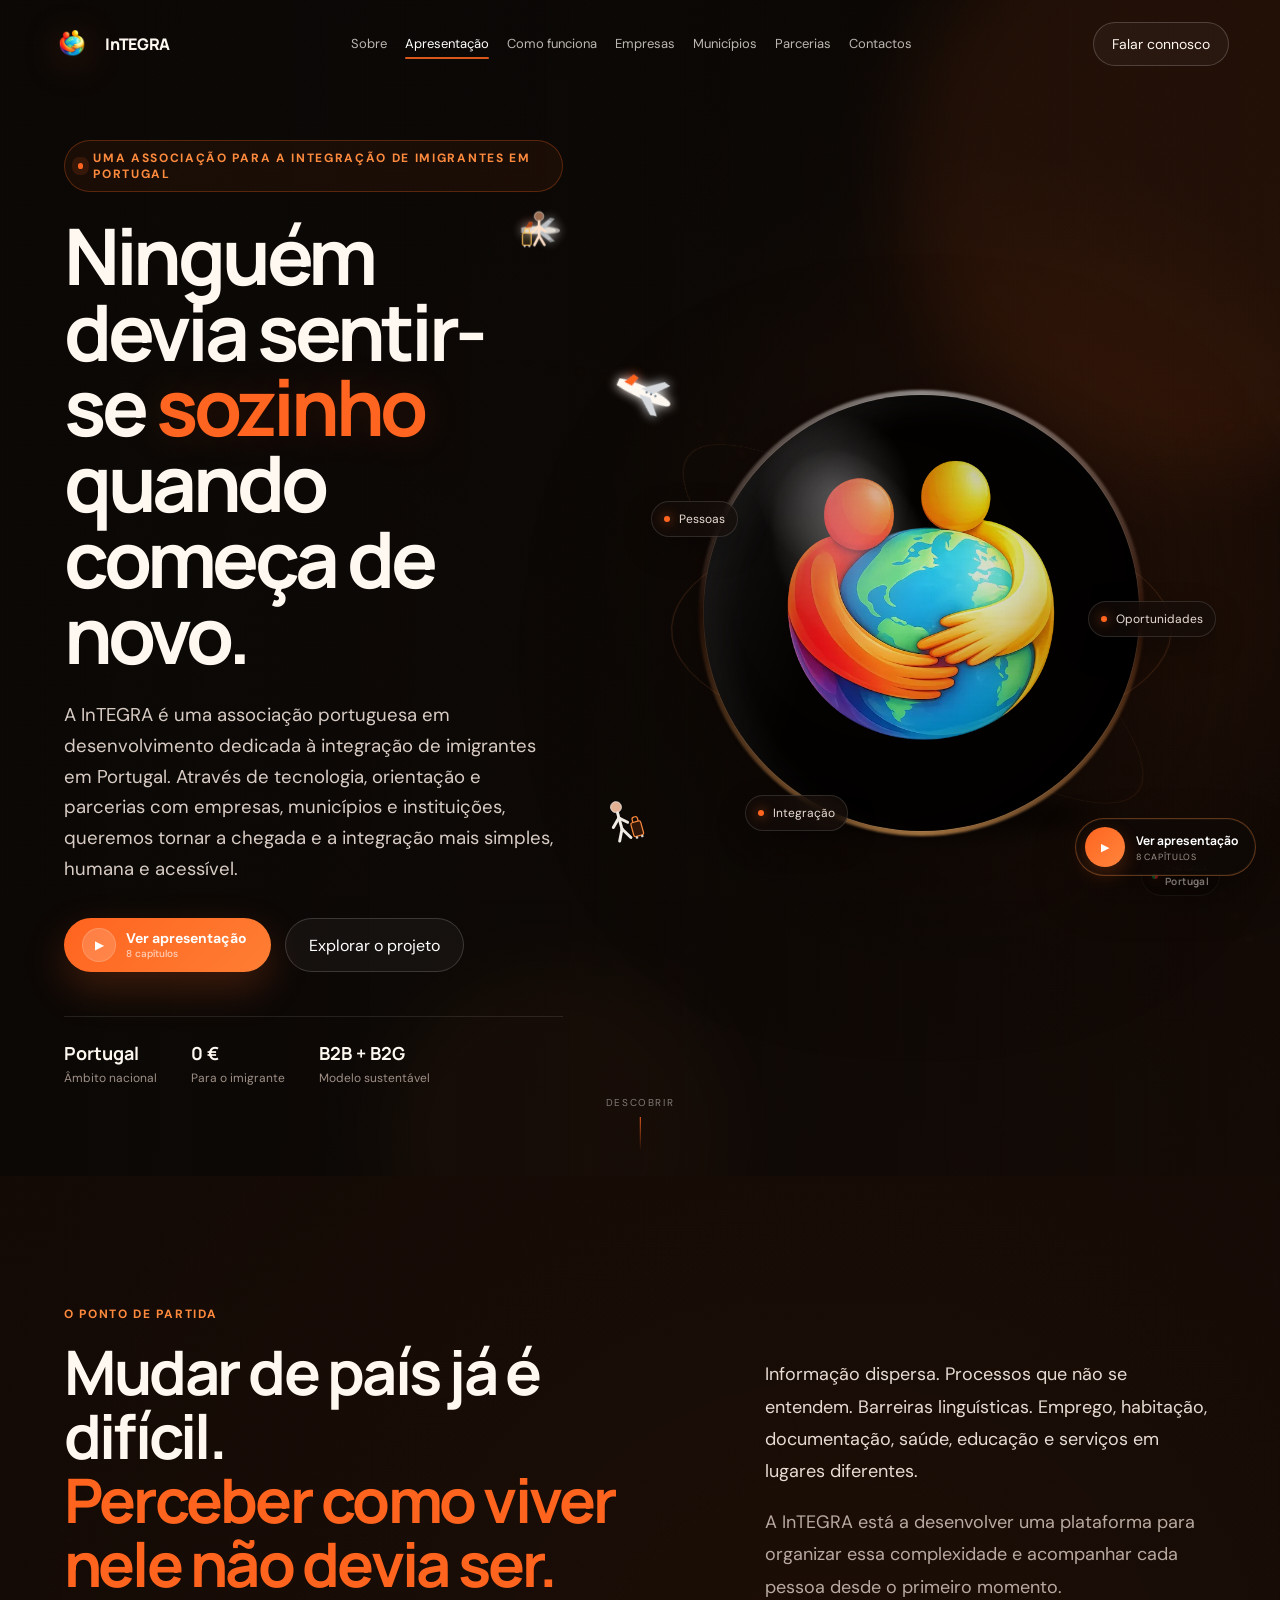
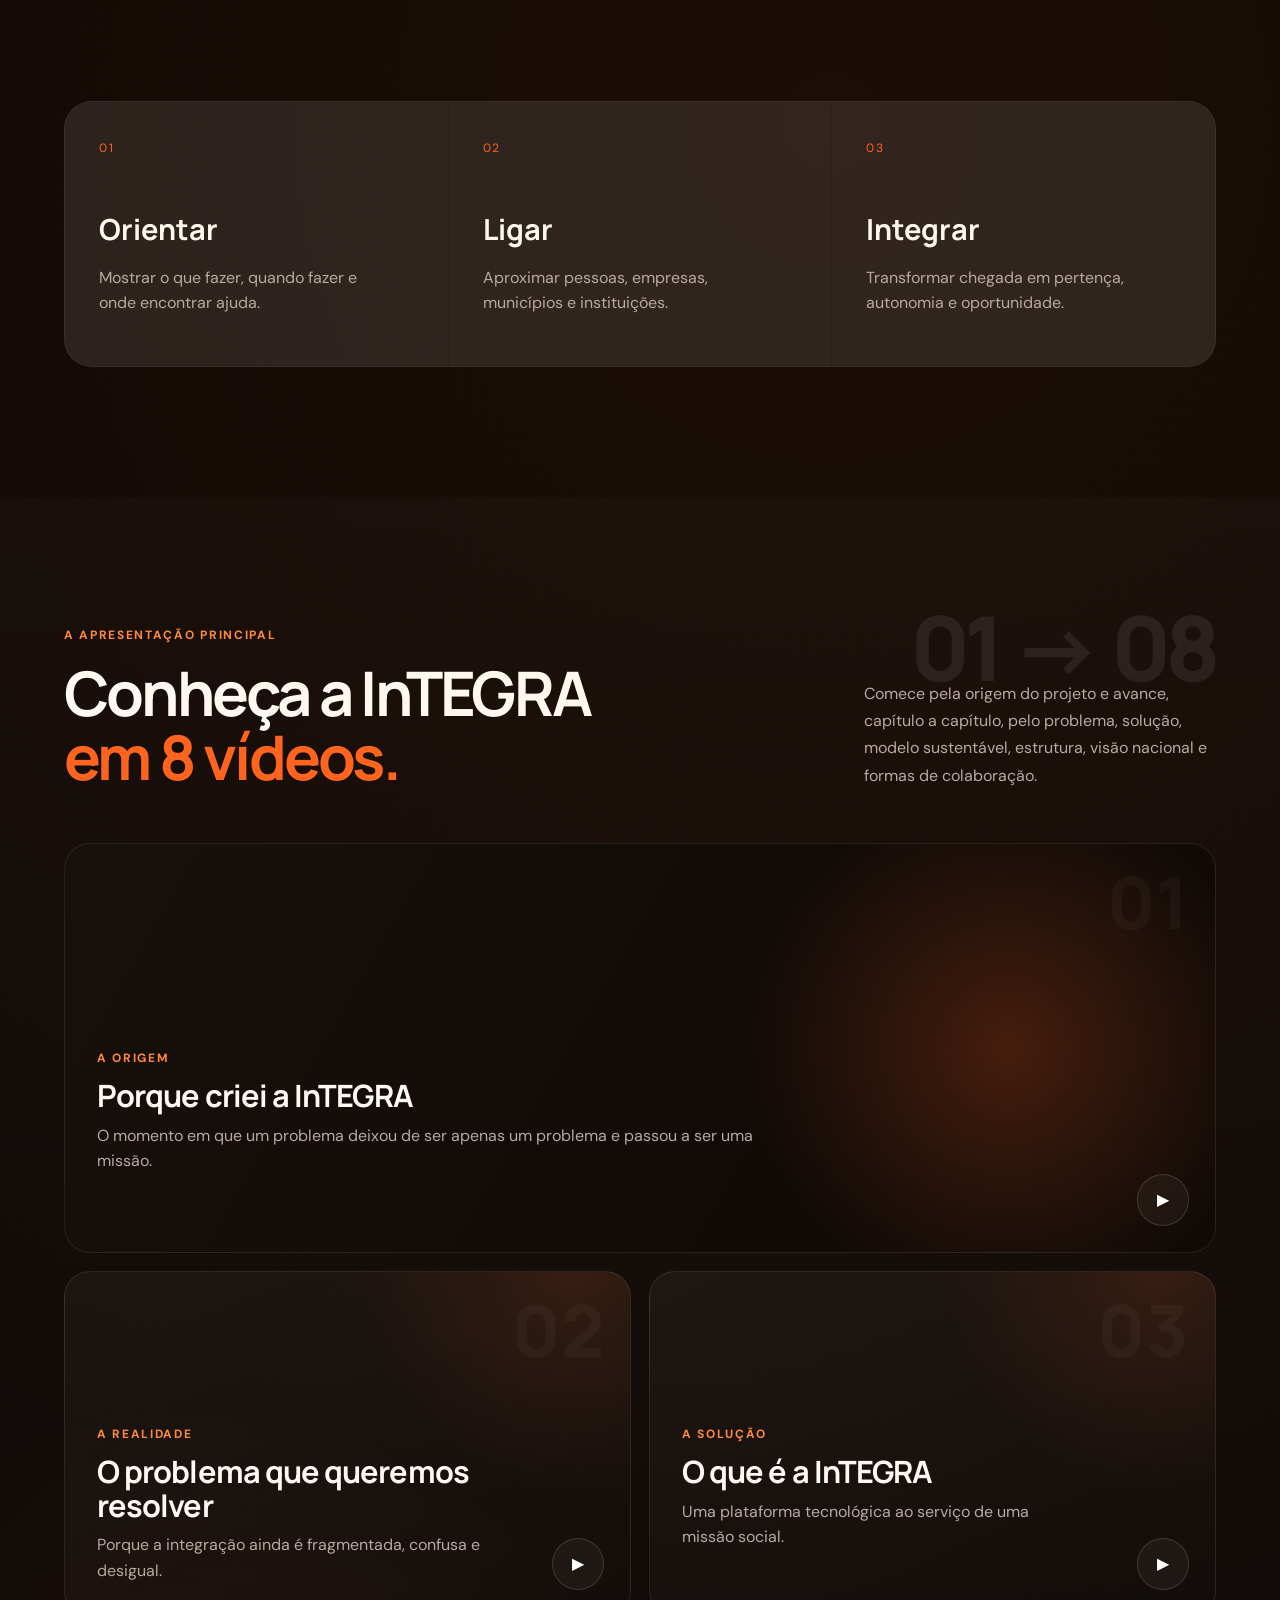
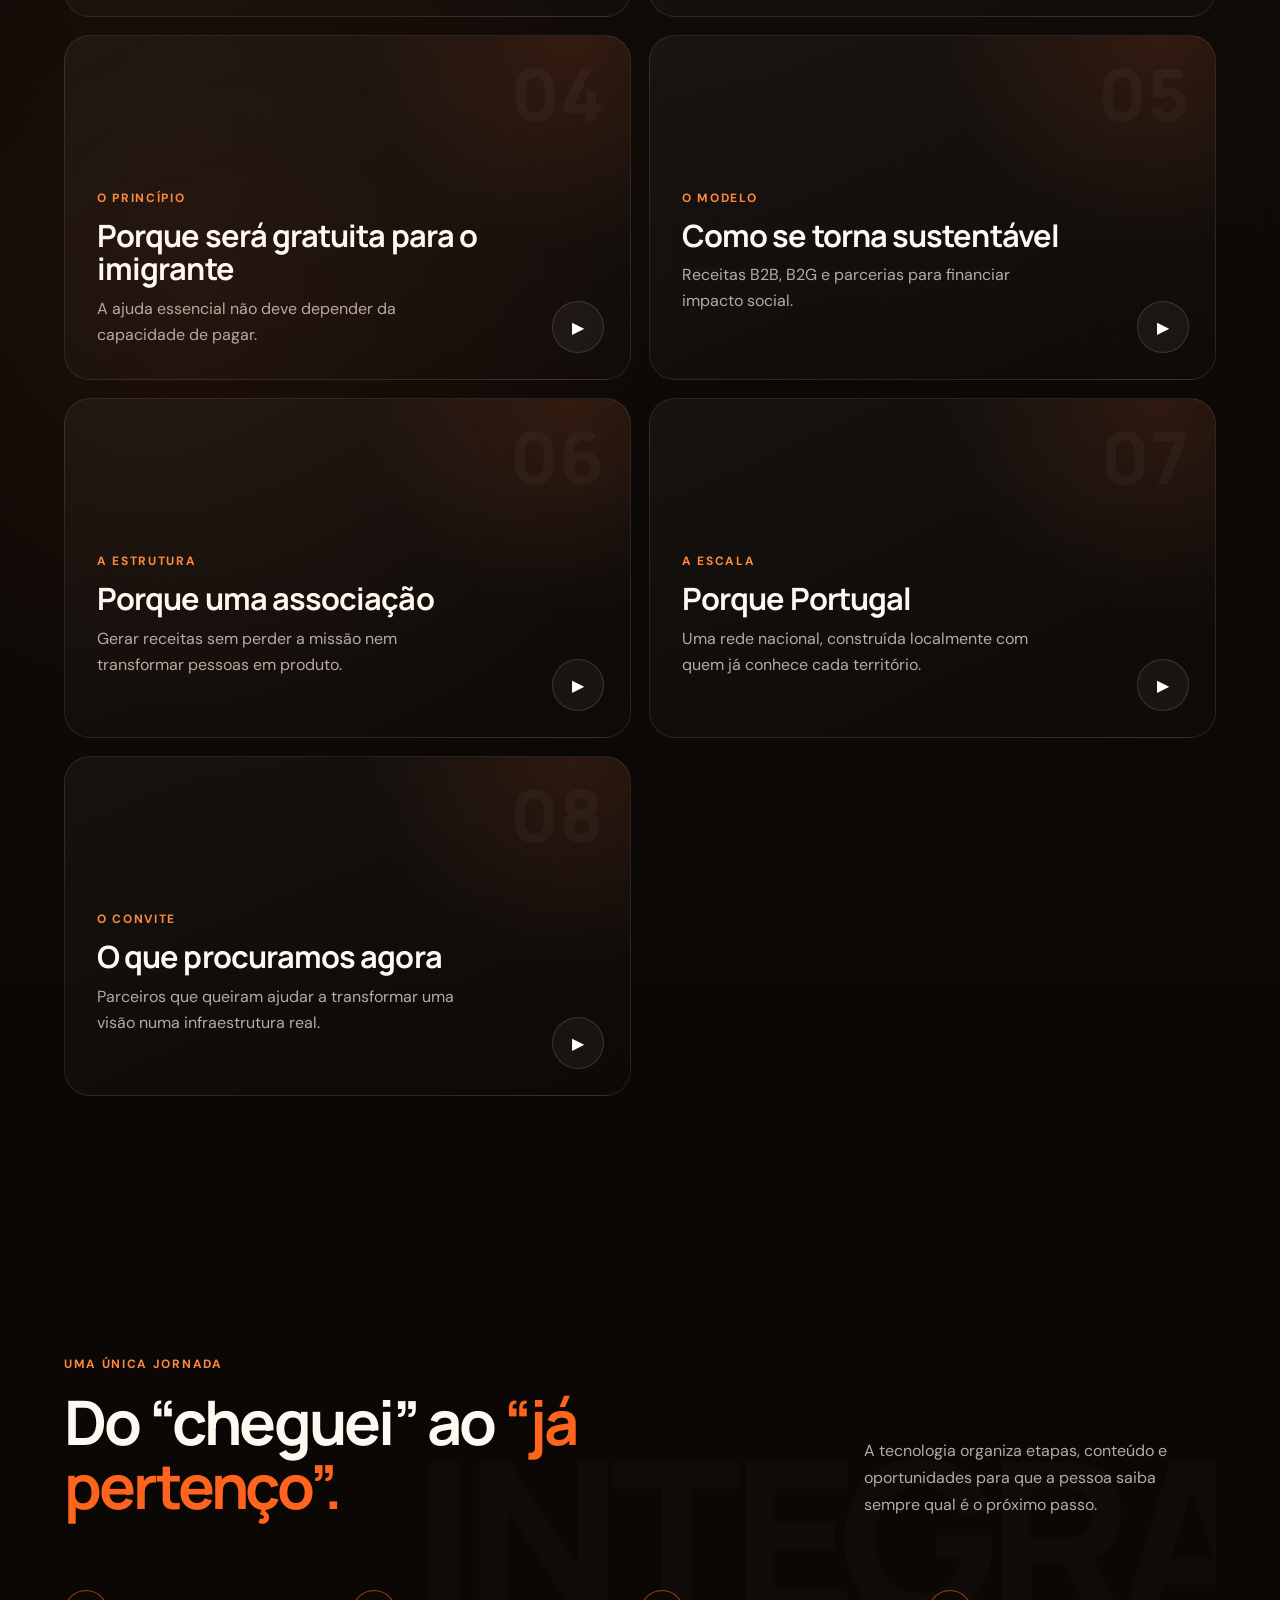
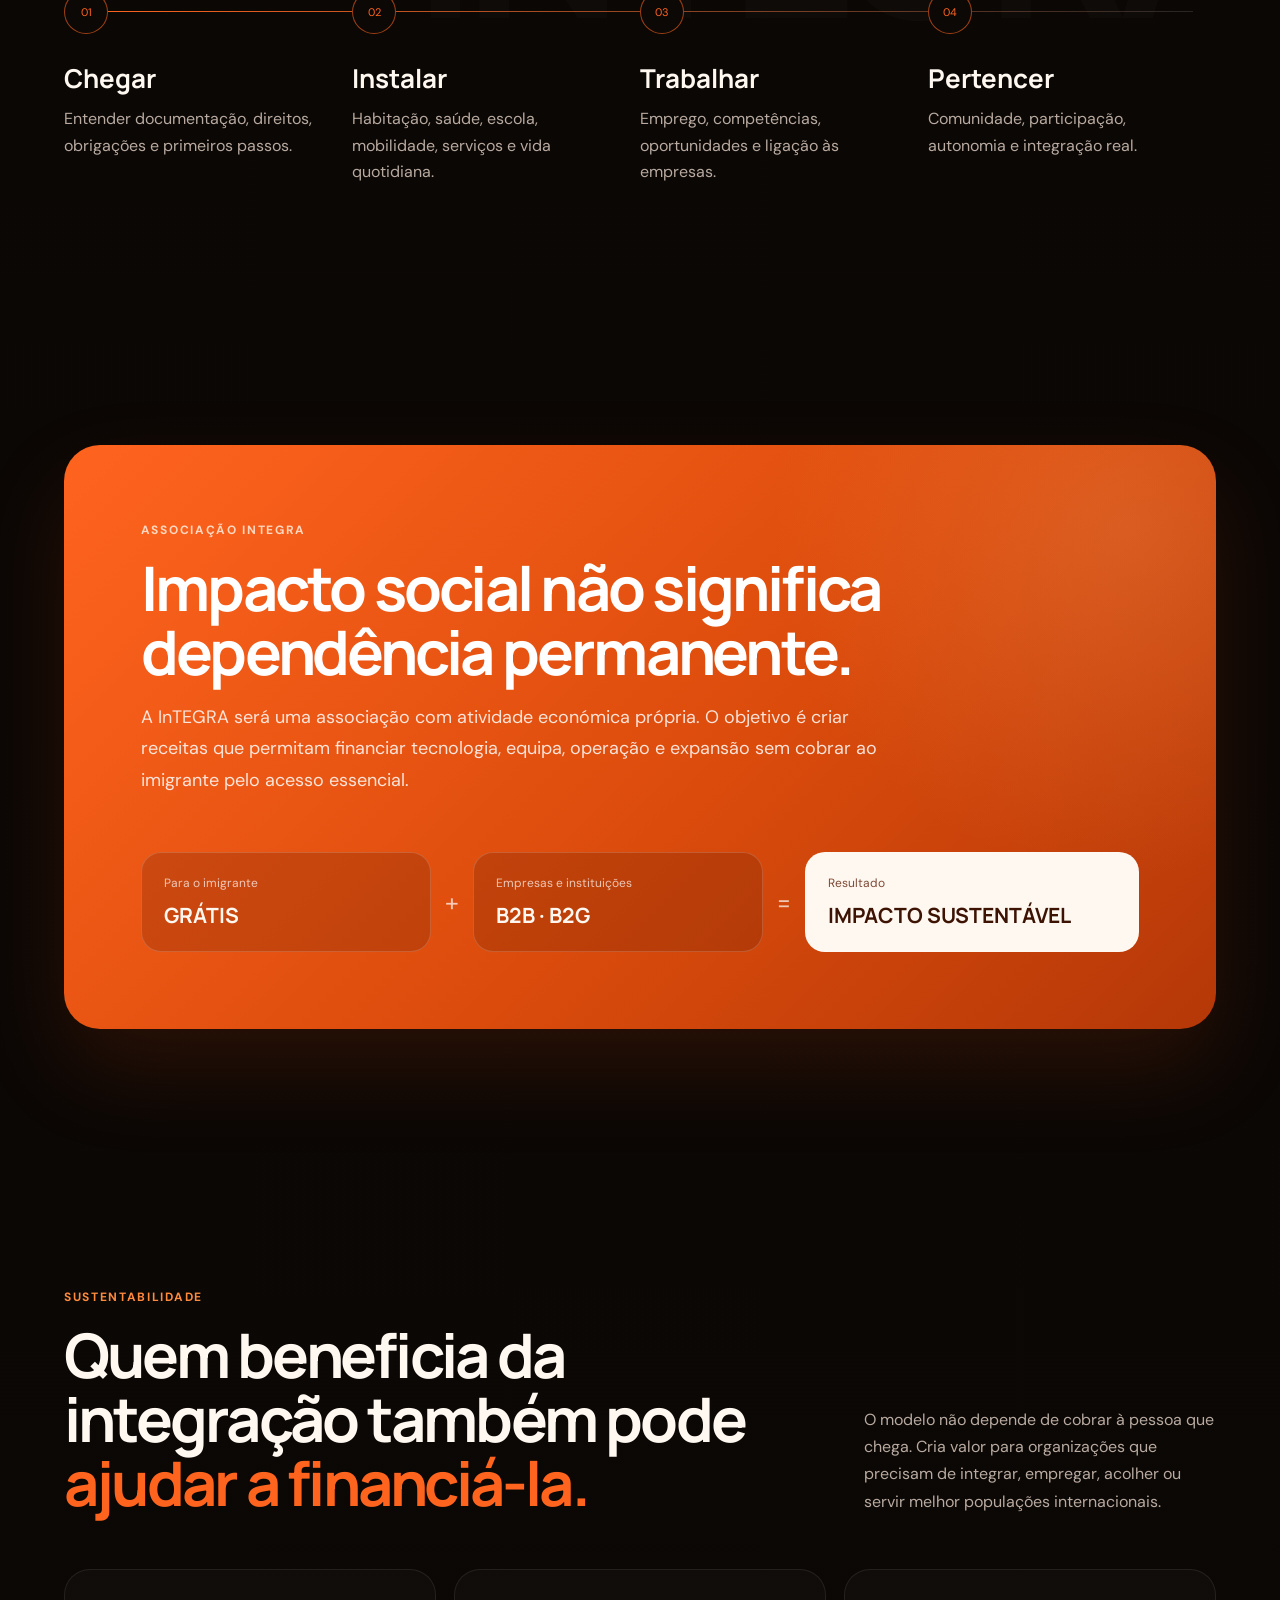
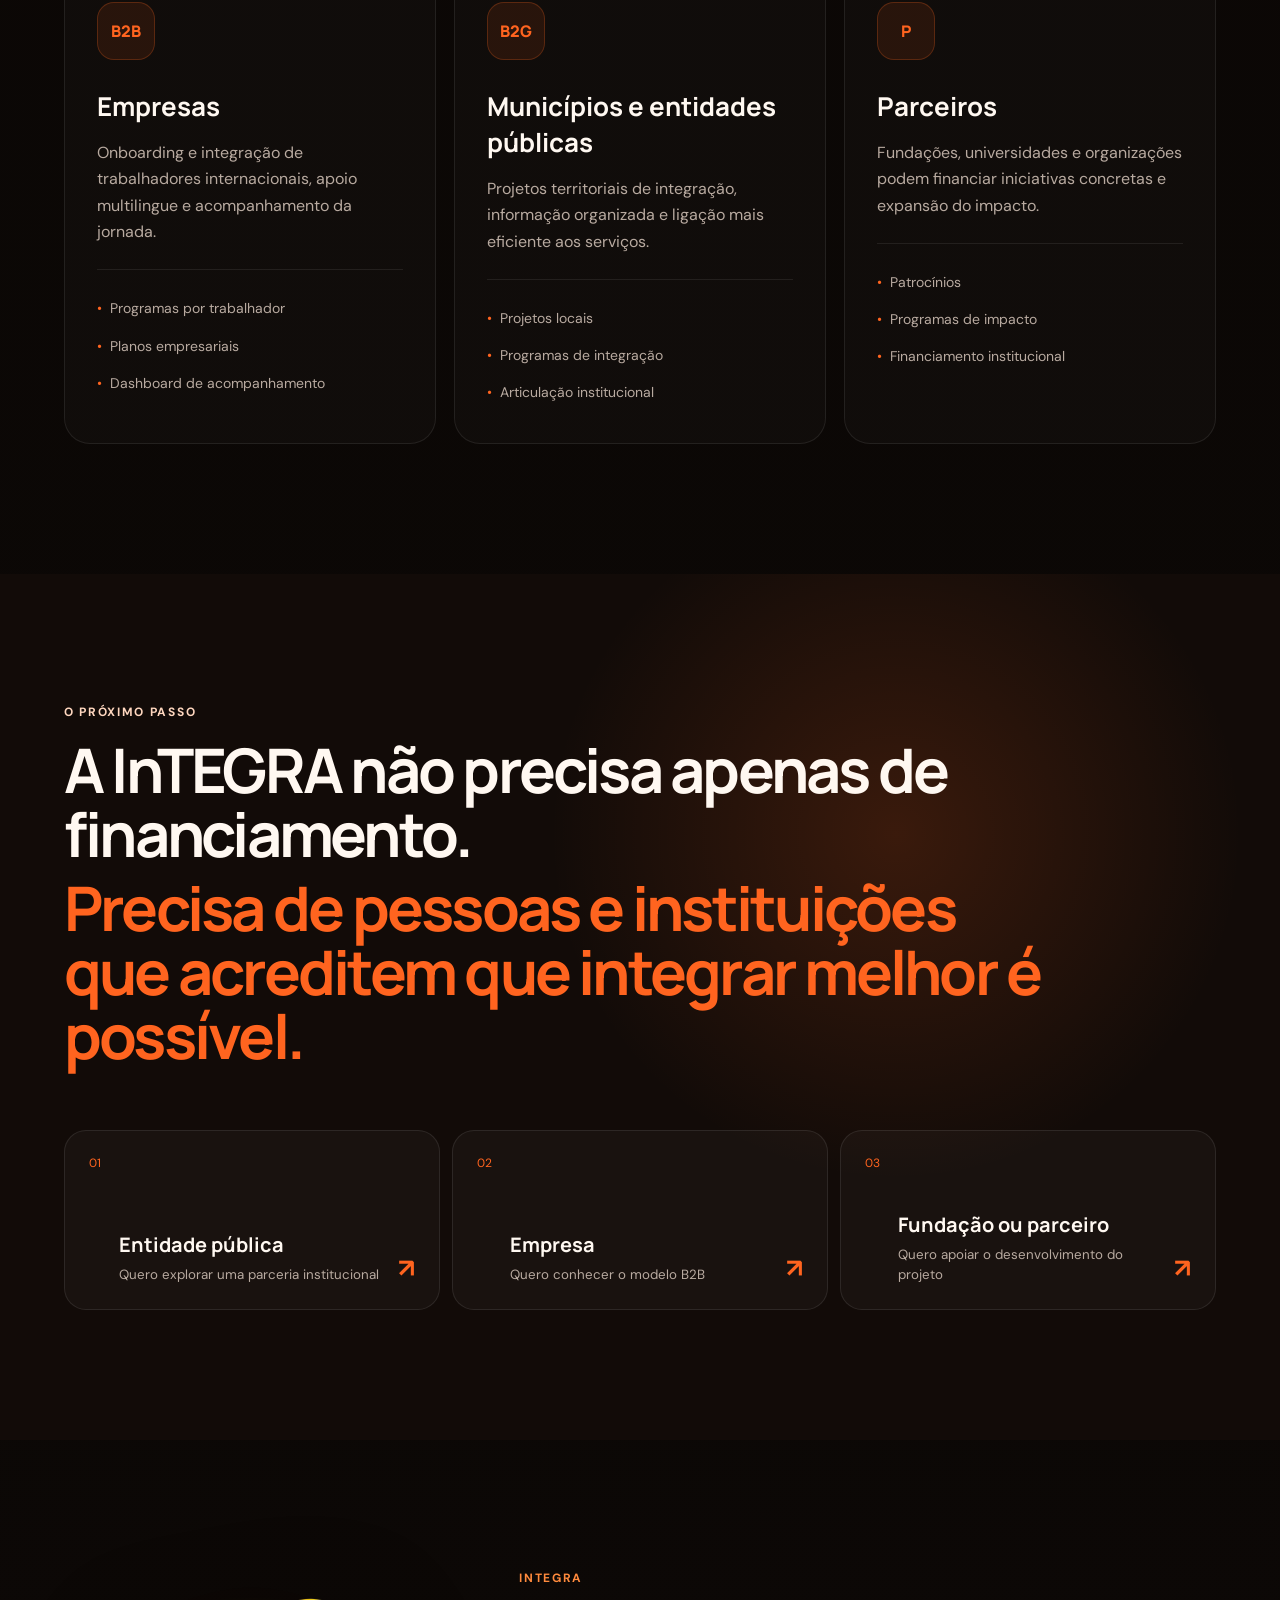
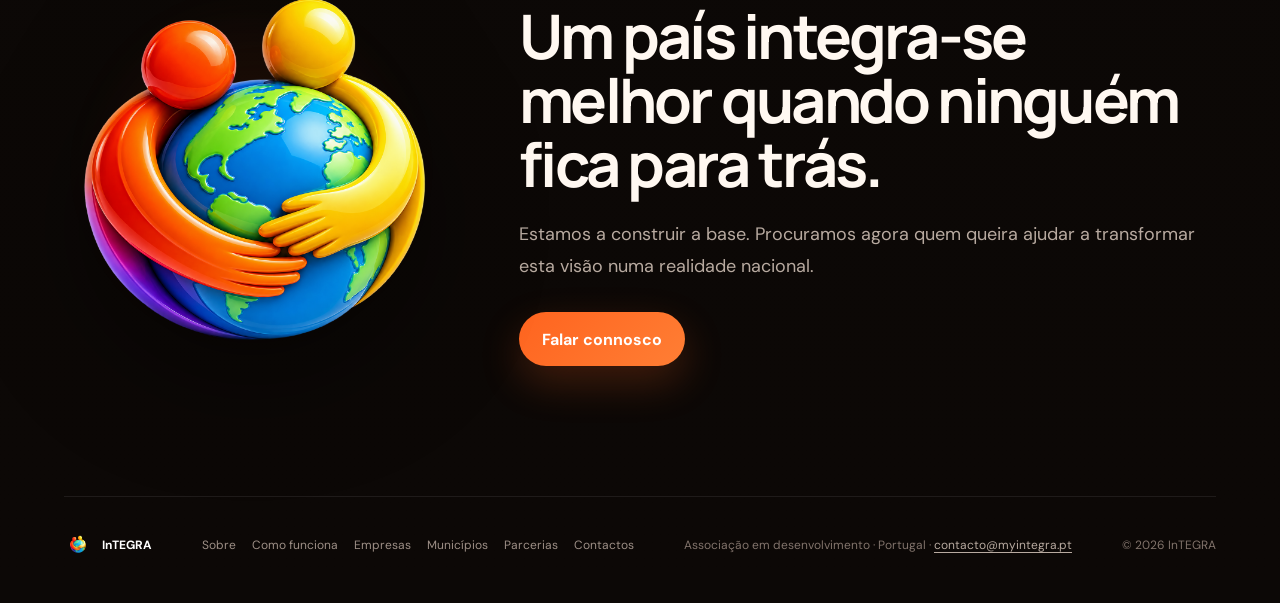
==== commit 243f89e9: "Adicionar animacoes de chegada ao simbolo" ====
--- a/integra-apresentacao-v3-impacto/index.html
+++ b/integra-apresentacao-v3-impacto/index.html
@@ -274,13 +274,161 @@
   </div>
 
   <div
-    aria-label="Símbolo InTEGRA em rotação"
-    class="world-stage"
+    aria-label="Símbolo InTEGRA em rotação com chegadas animadas a Portugal"
+    class="world-stage world-stage-arrivals"
   >
 
     <div class="orbit orbit-1"></div>
     <div class="orbit orbit-2"></div>
     <div class="orbit orbit-3"></div>
+
+    <!-- CHEGADAS ANIMADAS: aviões + pessoas a aproximarem-se da InTEGRA -->
+    <div class="arrival-cinema" aria-hidden="true">
+
+      <svg class="arrival-flight-map" viewBox="0 0 1000 1000" preserveAspectRatio="xMidYMid meet">
+        <defs>
+          <filter id="planeGlow" x="-80%" y="-80%" width="260%" height="260%">
+            <feGaussianBlur stdDeviation="7" result="blur"/>
+            <feMerge>
+              <feMergeNode in="blur"/>
+              <feMergeNode in="SourceGraphic"/>
+            </feMerge>
+          </filter>
+
+          <filter id="trailGlow" x="-50%" y="-50%" width="200%" height="200%">
+            <feGaussianBlur stdDeviation="5"/>
+          </filter>
+
+          <linearGradient id="trailOrange" x1="0" x2="1">
+            <stop offset="0" stop-color="#ff641f" stop-opacity="0"/>
+            <stop offset=".55" stop-color="#ff8a3d" stop-opacity=".45"/>
+            <stop offset="1" stop-color="#ffd0ad" stop-opacity=".9"/>
+          </linearGradient>
+
+          <!-- Rotas curvas que convergem no símbolo -->
+          <path id="flightPathA" d="M -120 170 C 180 160 260 300 455 455"/>
+          <path id="flightPathB" d="M 1110 250 C 860 210 760 325 560 468"/>
+          <path id="flightPathC" d="M 930 930 C 820 735 705 620 555 535"/>
+          <path id="flightPathD" d="M 35 795 C 165 700 305 610 445 530"/>
+
+          <path id="travellerPathA" d="M 25 790 C 160 775 300 700 445 590"/>
+          <path id="travellerPathB" d="M 980 820 C 820 780 700 700 565 595"/>
+        </defs>
+
+        <!-- rastos subtis -->
+        <path class="arrival-trail trail-a" d="M -120 170 C 180 160 260 300 455 455"/>
+        <path class="arrival-trail trail-b" d="M 1110 250 C 860 210 760 325 560 468"/>
+        <path class="arrival-trail trail-c" d="M 930 930 C 820 735 705 620 555 535"/>
+
+        <!-- Avião 1 -->
+        <g class="mini-plane mini-plane-a" filter="url(#planeGlow)">
+          <g transform="scale(.62)">
+            <path class="plane-fuselage" d="M-55 -7 C-28 -15 28 -15 58 -5 C67 -2 67 5 58 8 C26 16 -28 14 -55 8 Z"/>
+            <path class="plane-wing" d="M-5 -6 L35 -38 L49 -35 L22 -4 Z"/>
+            <path class="plane-wing" d="M-4 7 L35 38 L49 35 L21 5 Z"/>
+            <path class="plane-tail" d="M-43 -4 L-31 -27 L-19 -24 L-25 -3 Z"/>
+            <circle class="plane-window" cx="9" cy="-3" r="2.4"/>
+            <circle class="plane-window" cx="19" cy="-3" r="2.4"/>
+            <circle class="plane-window" cx="29" cy="-3" r="2.4"/>
+          </g>
+          <animateMotion dur="7.4s" begin="0s" repeatCount="indefinite" rotate="auto">
+            <mpath href="#flightPathA"/>
+          </animateMotion>
+          <animate attributeName="opacity" values="0;1;1;.95;0" keyTimes="0;.08;.65;.82;1" dur="7.4s" repeatCount="indefinite"/>
+        </g>
+
+        <!-- Avião 2 -->
+        <g class="mini-plane mini-plane-b" filter="url(#planeGlow)">
+          <g transform="scale(.50)">
+            <path class="plane-fuselage" d="M-55 -7 C-28 -15 28 -15 58 -5 C67 -2 67 5 58 8 C26 16 -28 14 -55 8 Z"/>
+            <path class="plane-wing" d="M-5 -6 L35 -38 L49 -35 L22 -4 Z"/>
+            <path class="plane-wing" d="M-4 7 L35 38 L49 35 L21 5 Z"/>
+            <path class="plane-tail" d="M-43 -4 L-31 -27 L-19 -24 L-25 -3 Z"/>
+            <circle class="plane-window" cx="9" cy="-3" r="2.4"/>
+            <circle class="plane-window" cx="19" cy="-3" r="2.4"/>
+            <circle class="plane-window" cx="29" cy="-3" r="2.4"/>
+          </g>
+          <animateMotion dur="9.2s" begin="1.8s" repeatCount="indefinite" rotate="auto">
+            <mpath href="#flightPathB"/>
+          </animateMotion>
+          <animate attributeName="opacity" values="0;1;1;.95;0" keyTimes="0;.08;.66;.84;1" dur="9.2s" begin="1.8s" repeatCount="indefinite"/>
+        </g>
+
+        <!-- Avião 3 -->
+        <g class="mini-plane mini-plane-c" filter="url(#planeGlow)">
+          <g transform="scale(.42)">
+            <path class="plane-fuselage" d="M-55 -7 C-28 -15 28 -15 58 -5 C67 -2 67 5 58 8 C26 16 -28 14 -55 8 Z"/>
+            <path class="plane-wing" d="M-5 -6 L35 -38 L49 -35 L22 -4 Z"/>
+            <path class="plane-wing" d="M-4 7 L35 38 L49 35 L21 5 Z"/>
+            <path class="plane-tail" d="M-43 -4 L-31 -27 L-19 -24 L-25 -3 Z"/>
+          </g>
+          <animateMotion dur="11.6s" begin="4.1s" repeatCount="indefinite" rotate="auto">
+            <mpath href="#flightPathC"/>
+          </animateMotion>
+          <animate attributeName="opacity" values="0;.7;.7;.6;0" keyTimes="0;.1;.68;.86;1" dur="11.6s" begin="4.1s" repeatCount="indefinite"/>
+        </g>
+
+        <!-- Avião 4, muito discreto -->
+        <g class="mini-plane mini-plane-d">
+          <g transform="scale(.34)">
+            <path class="plane-fuselage" d="M-55 -7 C-28 -15 28 -15 58 -5 C67 -2 67 5 58 8 C26 16 -28 14 -55 8 Z"/>
+            <path class="plane-wing" d="M-5 -6 L35 -38 L49 -35 L22 -4 Z"/>
+            <path class="plane-wing" d="M-4 7 L35 38 L49 35 L21 5 Z"/>
+          </g>
+          <animateMotion dur="13.5s" begin="7s" repeatCount="indefinite" rotate="auto">
+            <mpath href="#flightPathD"/>
+          </animateMotion>
+          <animate attributeName="opacity" values="0;.45;.45;.3;0" keyTimes="0;.1;.67;.86;1" dur="13.5s" begin="7s" repeatCount="indefinite"/>
+        </g>
+
+        <!-- Viajante da esquerda -->
+        <g class="mini-traveller mini-traveller-a">
+          <g transform="scale(.55)">
+            <circle class="traveller-head" cx="0" cy="-38" r="13"/>
+            <path class="traveller-body" d="M0 -24 L0 16"/>
+            <path class="traveller-limb traveller-arm-a" d="M0 -12 L-19 7"/>
+            <path class="traveller-limb traveller-arm-b" d="M0 -11 L17 4"/>
+            <path class="traveller-limb traveller-leg-a" d="M0 16 L-13 42"/>
+            <path class="traveller-limb traveller-leg-b" d="M0 16 L15 41"/>
+            <rect class="traveller-case" x="23" y="8" width="24" height="34" rx="4"/>
+            <path class="traveller-case-handle" d="M29 8 L29 1 Q29 -4 34 -4 L37 -4 Q42 -4 42 1 L42 8"/>
+            <circle class="case-wheel" cx="29" cy="45" r="3"/>
+            <circle class="case-wheel" cx="42" cy="45" r="3"/>
+          </g>
+          <animateMotion dur="10.8s" begin="1s" repeatCount="indefinite" rotate="auto">
+            <mpath href="#travellerPathA"/>
+          </animateMotion>
+          <animate attributeName="opacity" values="0;1;1;.75;0" keyTimes="0;.08;.65;.82;1" dur="10.8s" begin="1s" repeatCount="indefinite"/>
+        </g>
+
+        <!-- Viajante da direita -->
+        <g class="mini-traveller mini-traveller-b">
+          <g transform="scale(.47)">
+            <circle class="traveller-head alt" cx="0" cy="-38" r="13"/>
+            <path class="traveller-body alt" d="M0 -24 L0 16"/>
+            <path class="traveller-limb traveller-arm-a alt" d="M0 -12 L-19 7"/>
+            <path class="traveller-limb traveller-arm-b alt" d="M0 -11 L17 4"/>
+            <path class="traveller-limb traveller-leg-a alt" d="M0 16 L-13 42"/>
+            <path class="traveller-limb traveller-leg-b alt" d="M0 16 L15 41"/>
+            <rect class="traveller-case alt-case" x="-46" y="8" width="24" height="34" rx="4"/>
+            <path class="traveller-case-handle alt-handle" d="M-40 8 L-40 1 Q-40 -4 -35 -4 L-32 -4 Q-27 -4 -27 1 L-27 8"/>
+            <circle class="case-wheel" cx="-40" cy="45" r="3"/>
+            <circle class="case-wheel" cx="-27" cy="45" r="3"/>
+          </g>
+          <animateMotion dur="12.6s" begin="5.2s" repeatCount="indefinite" rotate="auto">
+            <mpath href="#travellerPathB"/>
+          </animateMotion>
+          <animate attributeName="opacity" values="0;.8;.8;.6;0" keyTimes="0;.09;.65;.84;1" dur="12.6s" begin="5.2s" repeatCount="indefinite"/>
+        </g>
+
+      </svg>
+
+      <div class="arrival-destination">
+        <span class="arrival-destination-dot"></span>
+        <span>Chegada</span>
+        <strong>Portugal</strong>
+      </div>
+    </div>
 
     <div class="world-shadow"></div>
 
--- a/integra-apresentacao-v3-impacto/css/styles.css
+++ b/integra-apresentacao-v3-impacto/css/styles.css
@@ -2288,3 +2288,292 @@
     right: 12px;
   }
 }
+
+
+/* ==========================================================
+   LOGÓTIPO VIVO — CHEGADAS A PORTUGAL
+   Mantém o layout original da V3.
+   ========================================================== */
+
+.world-stage-arrivals {
+  overflow: visible;
+}
+
+.arrival-cinema {
+  position: absolute;
+  inset: -15%;
+  z-index: 2;
+  pointer-events: none;
+  overflow: visible;
+}
+
+.arrival-flight-map {
+  position: absolute;
+  inset: 0;
+  width: 100%;
+  height: 100%;
+  overflow: visible;
+}
+
+/*
+  Os aviões passam por BAIXO do símbolo.
+  Quando convergem para o centro, o globo oculta-os e cria a sensação
+  de que "chegaram" à InTEGRA/Portugal.
+*/
+.world-3d {
+  z-index: 5;
+}
+
+.world-shadow {
+  z-index: 4;
+}
+
+.orbit {
+  z-index: 3;
+}
+
+.floating-label {
+  z-index: 8;
+}
+
+.arrival-trail {
+  fill: none;
+  stroke: url(#trailOrange);
+  stroke-width: 2.2;
+  stroke-linecap: round;
+  opacity: .26;
+  filter: url(#trailGlow);
+  stroke-dasharray: 10 24;
+  animation: arrivalTrailFlow 2.8s linear infinite;
+}
+
+.trail-b {
+  opacity: .20;
+  animation-duration: 3.5s;
+}
+
+.trail-c {
+  opacity: .12;
+  animation-duration: 4.2s;
+}
+
+.mini-plane {
+  transform-box: fill-box;
+  transform-origin: center;
+}
+
+.plane-fuselage {
+  fill: #fff9f2;
+  stroke: rgba(255,255,255,.45);
+  stroke-width: 1.2;
+}
+
+.plane-wing {
+  fill: #d7dbe0;
+}
+
+.plane-tail {
+  fill: var(--orange);
+}
+
+.plane-window {
+  fill: #4c6678;
+}
+
+.mini-plane-a {
+  color: #fff;
+}
+
+.mini-plane-b {
+  opacity: .9;
+}
+
+.mini-plane-c,
+.mini-plane-d {
+  opacity: .66;
+}
+
+.mini-traveller {
+  transform-box: fill-box;
+  transform-origin: center bottom;
+}
+
+.traveller-head {
+  fill: #e8b596;
+  stroke: rgba(255,255,255,.75);
+  stroke-width: 2;
+}
+
+.traveller-head.alt {
+  fill: #9b6b4f;
+}
+
+.traveller-body,
+.traveller-limb {
+  fill: none;
+  stroke: #f6f0ea;
+  stroke-width: 7;
+  stroke-linecap: round;
+}
+
+.traveller-body.alt,
+.traveller-limb.alt {
+  stroke: #ffe0c8;
+}
+
+.traveller-arm-a,
+.traveller-leg-b {
+  animation: travellerLimbA .55s ease-in-out infinite alternate;
+  transform-origin: center;
+}
+
+.traveller-arm-b,
+.traveller-leg-a {
+  animation: travellerLimbB .55s ease-in-out infinite alternate;
+  transform-origin: center;
+}
+
+.traveller-case {
+  fill: rgba(255,100,31,.16);
+  stroke: var(--orange-2);
+  stroke-width: 3;
+}
+
+.traveller-case.alt-case {
+  fill: rgba(255,196,92,.12);
+  stroke: #ffc45c;
+}
+
+.traveller-case-handle,
+.traveller-case-handle.alt-handle {
+  fill: none;
+  stroke: var(--orange-2);
+  stroke-width: 3;
+}
+
+.traveller-case-handle.alt-handle {
+  stroke: #ffc45c;
+}
+
+.case-wheel {
+  fill: #ded7d1;
+}
+
+.arrival-destination {
+  position: absolute;
+  right: 11%;
+  bottom: 13%;
+  z-index: 7;
+  display: grid;
+  grid-template-columns: auto auto;
+  align-items: center;
+  column-gap: 7px;
+  row-gap: 1px;
+  padding: 7px 10px;
+  border-radius: 999px;
+  color: #e5d9d1;
+  background: rgba(14,8,5,.55);
+  border: 1px solid rgba(255,255,255,.08);
+  backdrop-filter: blur(10px);
+  opacity: .72;
+  animation: arrivalDestinationPulse 3.6s ease-in-out infinite;
+}
+
+.arrival-destination-dot {
+  width: 6px;
+  height: 6px;
+  border-radius: 50%;
+  background:
+    linear-gradient(90deg,#168743 0 44%,#db2d2d 44% 100%);
+  box-shadow: 0 0 12px rgba(255,100,31,.45);
+  grid-row: 1 / span 2;
+}
+
+.arrival-destination span {
+  font-size: 8px;
+  color: #94857c;
+  text-transform: uppercase;
+  letter-spacing: .11em;
+}
+
+.arrival-destination strong {
+  font-size: 10px;
+  font-family: "Manrope", sans-serif;
+  letter-spacing: .04em;
+}
+
+.world-stage-arrivals:hover .arrival-trail {
+  opacity: .40;
+}
+
+.world-stage-arrivals:hover .arrival-destination {
+  opacity: .92;
+}
+
+@keyframes arrivalTrailFlow {
+  to {
+    stroke-dashoffset: -68;
+  }
+}
+
+@keyframes travellerLimbA {
+  from { transform: rotate(-7deg); }
+  to   { transform: rotate(8deg); }
+}
+
+@keyframes travellerLimbB {
+  from { transform: rotate(7deg); }
+  to   { transform: rotate(-8deg); }
+}
+
+@keyframes arrivalDestinationPulse {
+  0%,100% {
+    transform: translateY(0);
+    opacity: .58;
+  }
+  50% {
+    transform: translateY(-3px);
+    opacity: .82;
+  }
+}
+
+/* No telemóvel preservamos o efeito, mas reduzimos elementos para não prejudicar performance. */
+@media (max-width: 700px) {
+  .arrival-cinema {
+    inset: -10%;
+  }
+
+  .mini-plane-c,
+  .mini-plane-d,
+  .mini-traveller-b,
+  .trail-c {
+    display: none;
+  }
+
+  .arrival-destination {
+    right: 7%;
+    bottom: 12%;
+    transform: scale(.88);
+    transform-origin: bottom right;
+  }
+
+  .arrival-trail {
+    stroke-width: 1.8;
+    opacity: .20;
+  }
+}
+
+@media (prefers-reduced-motion: reduce) {
+  .arrival-cinema {
+    display: none;
+  }
+}
+
+
+.arrival-cinema {
+  transition: filter .35s ease, opacity .35s ease;
+}
+
+.arrival-cinema.is-engaged {
+  filter: saturate(1.12) brightness(1.06);
+}
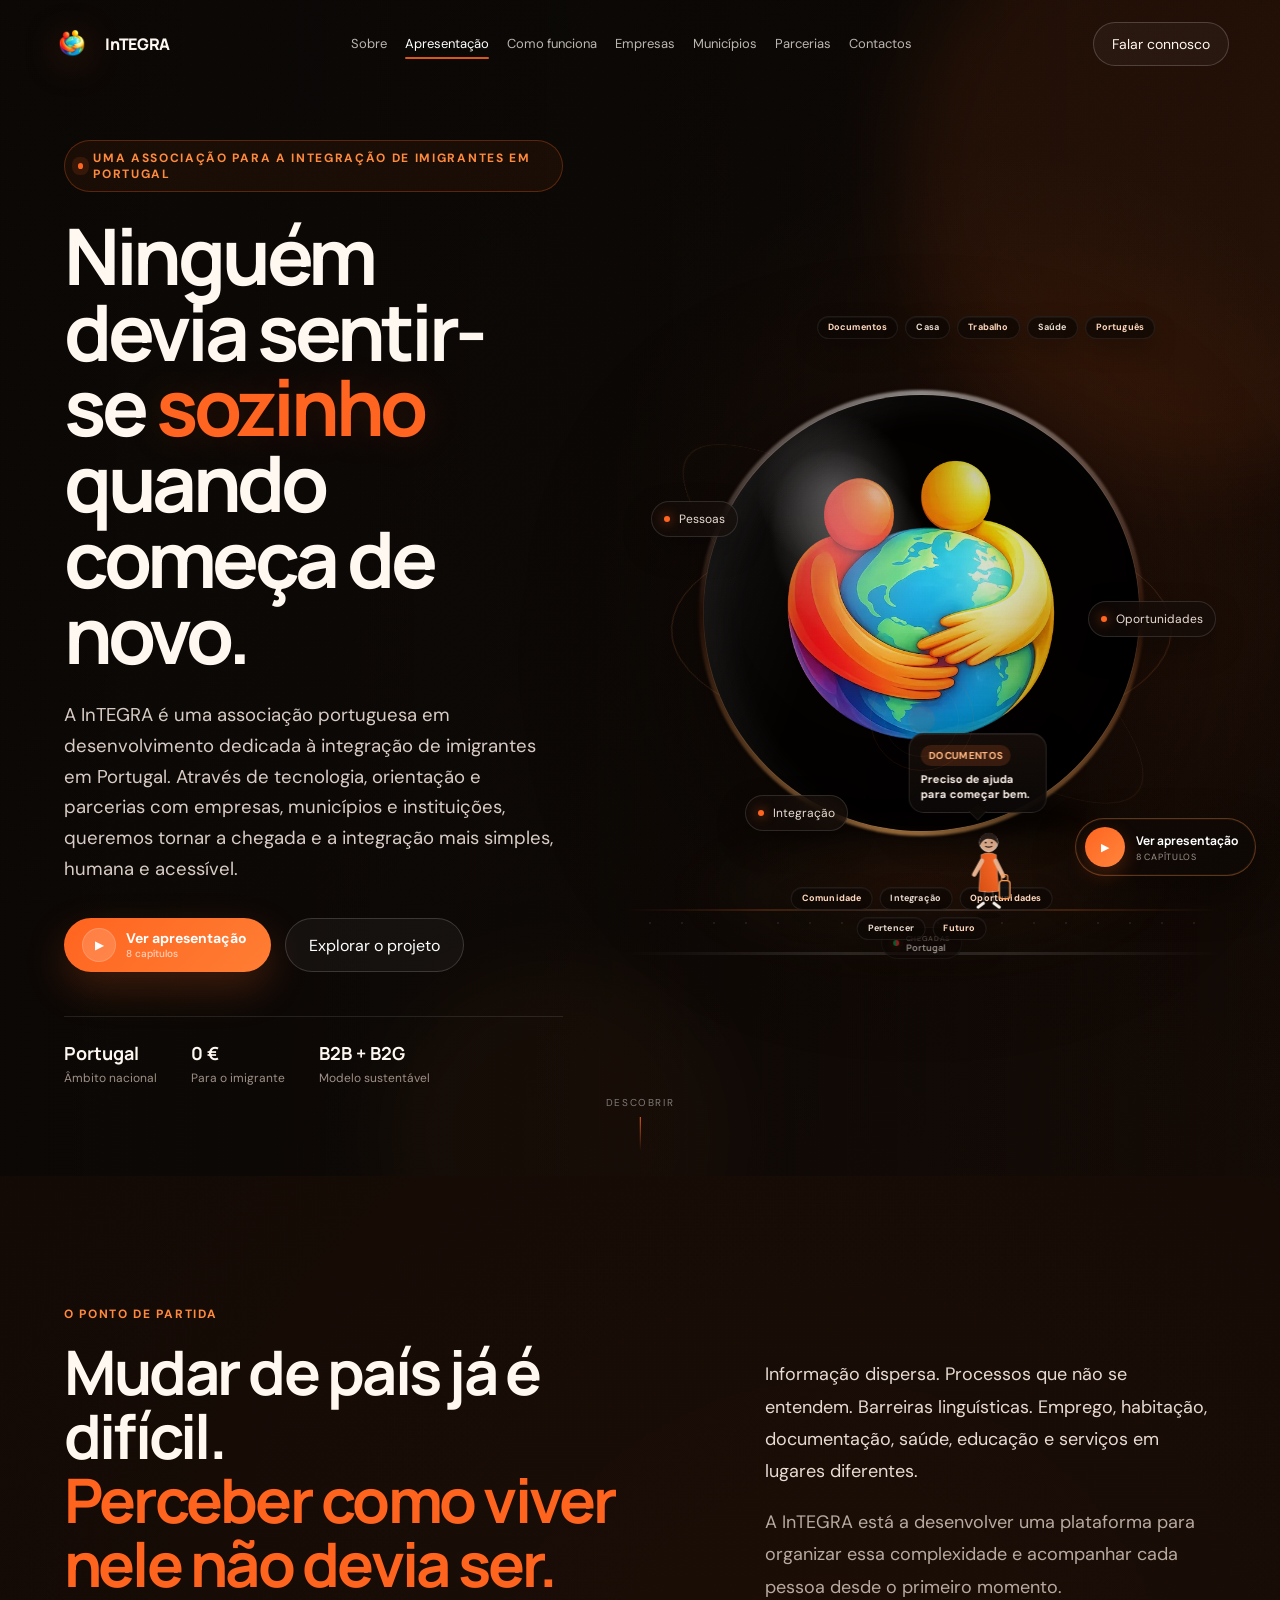
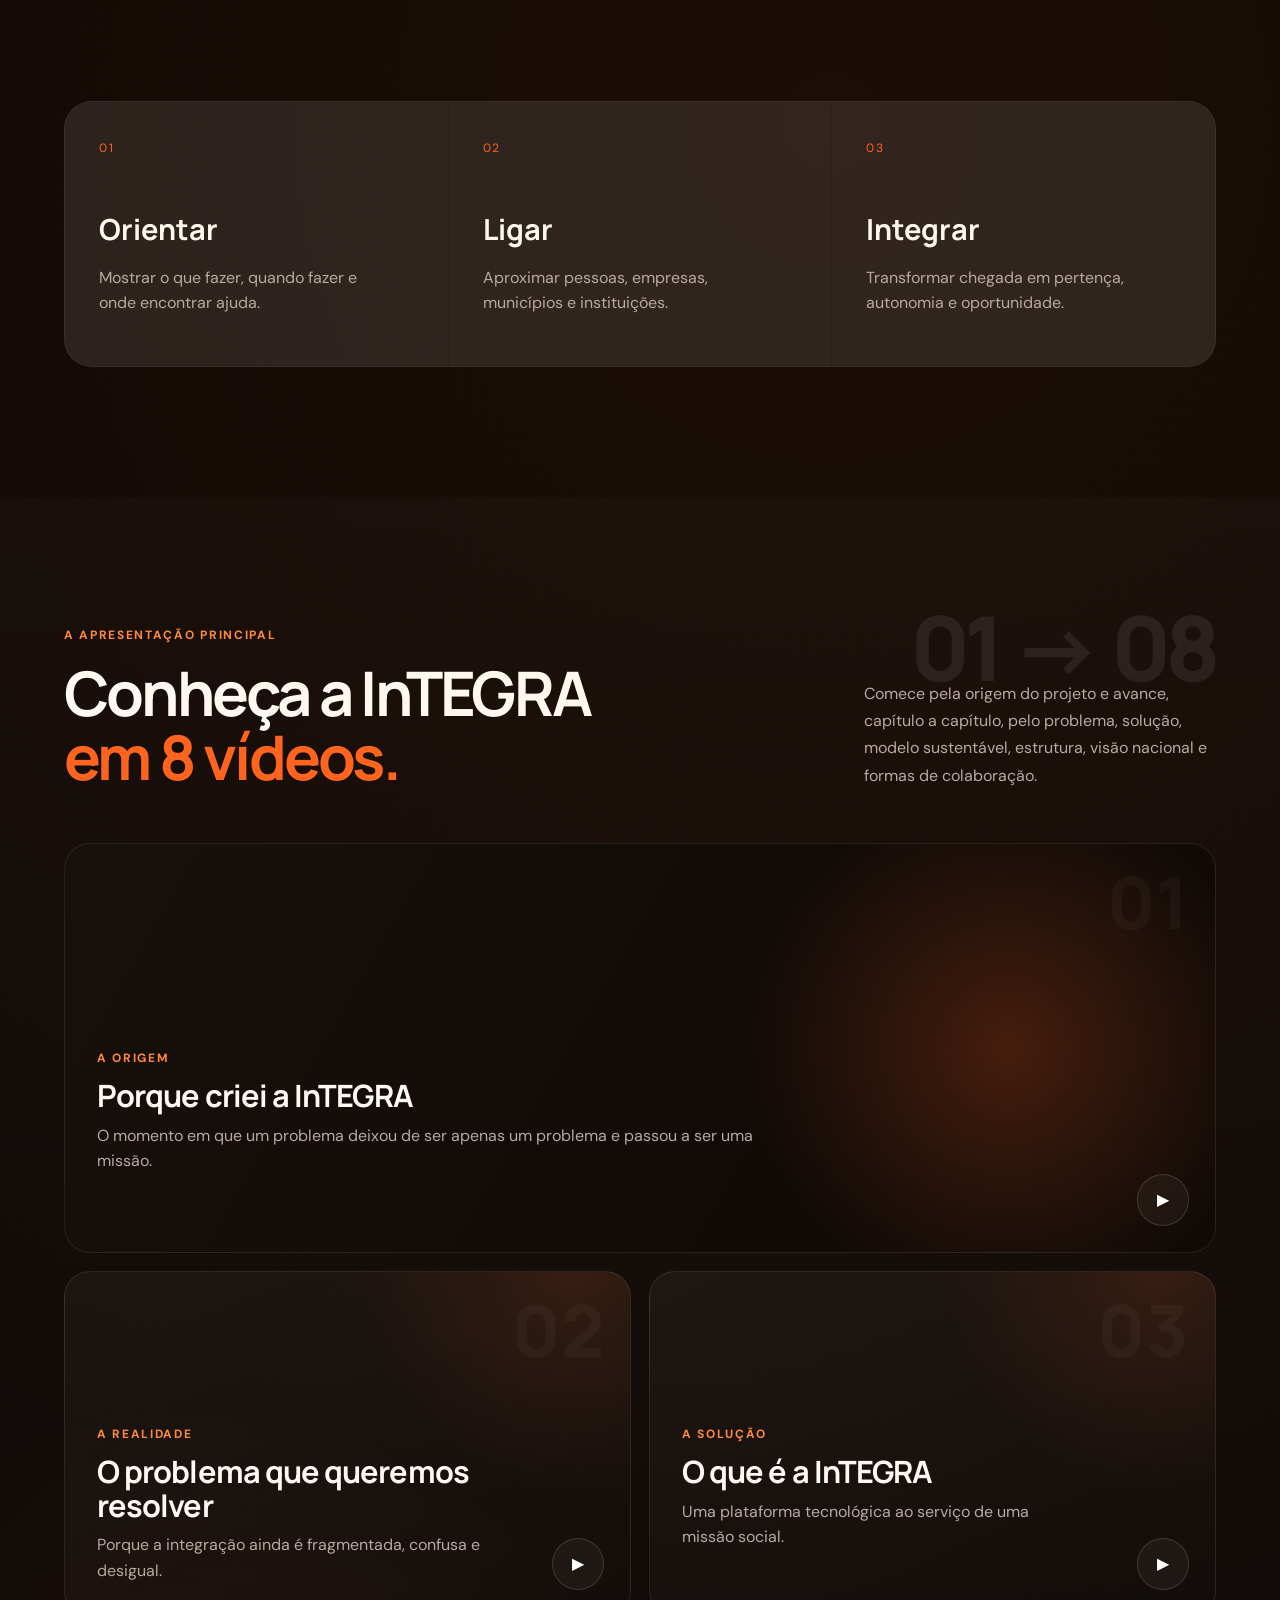
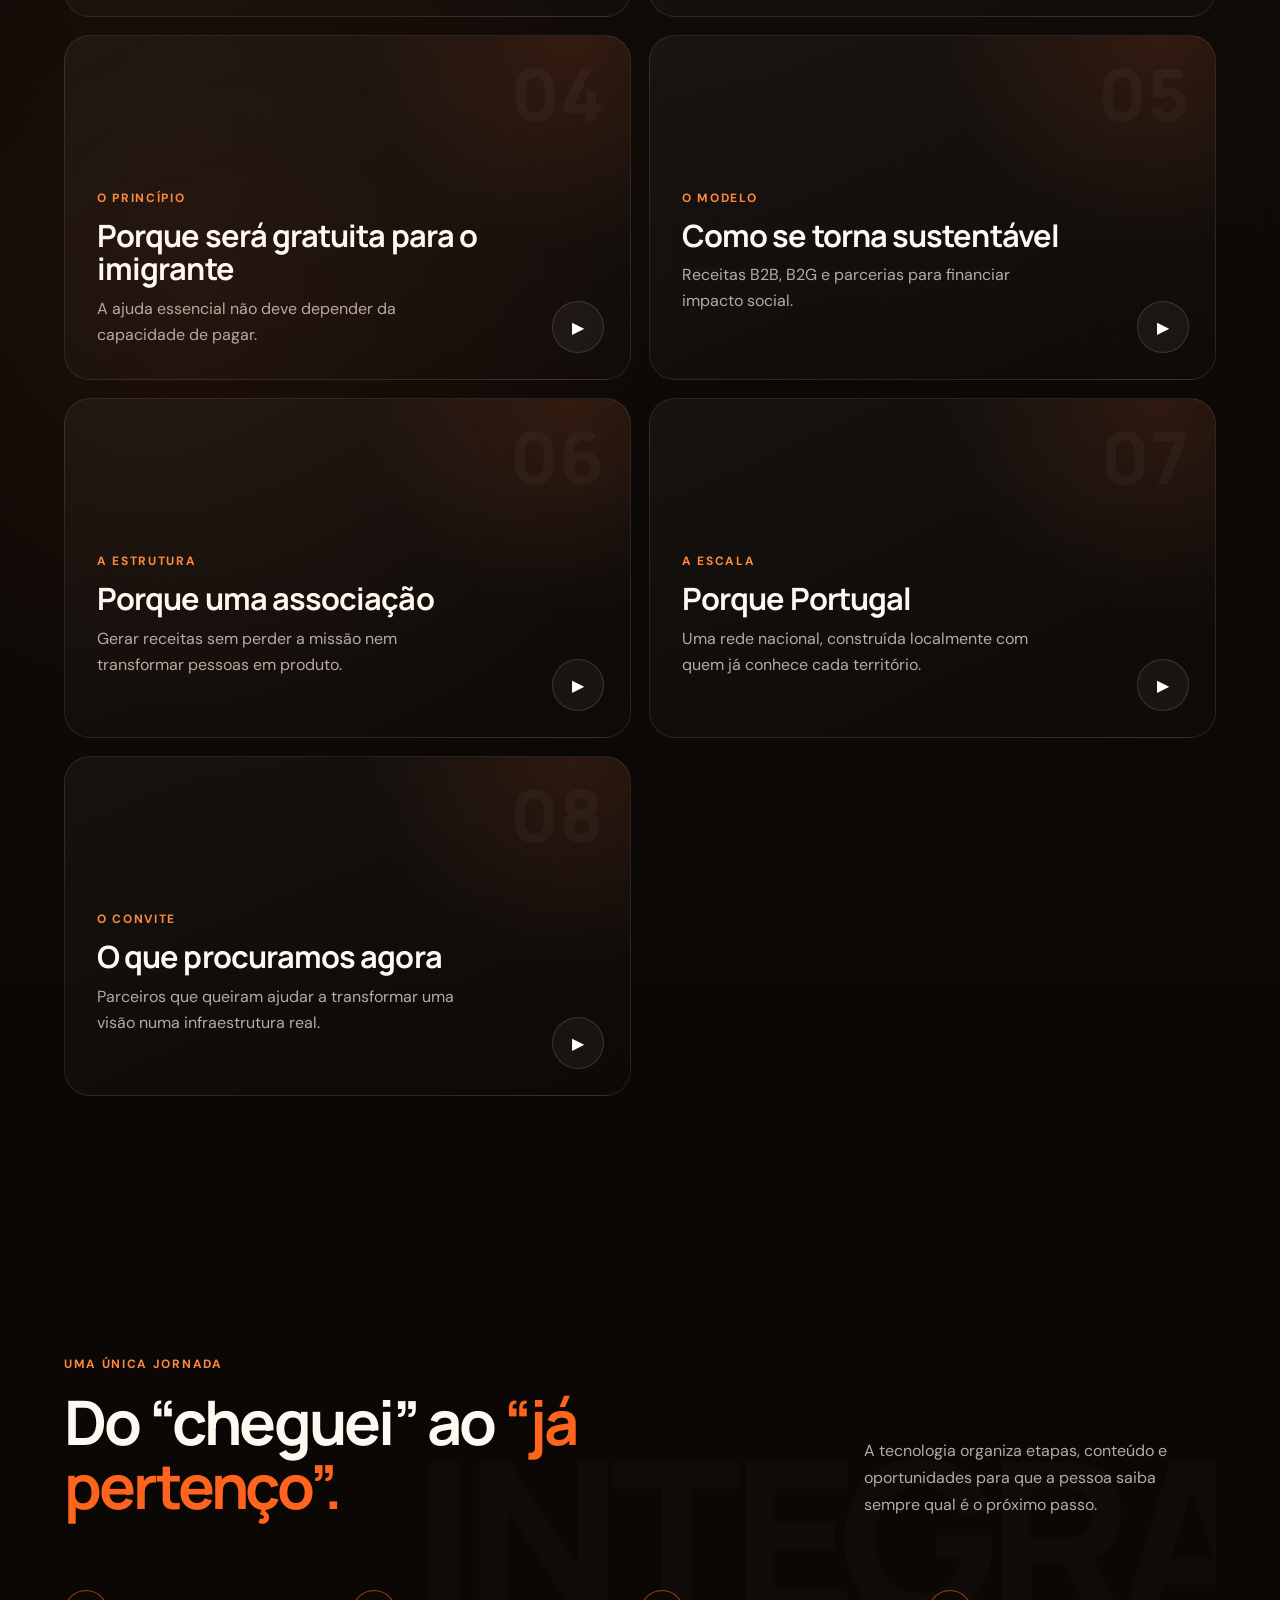
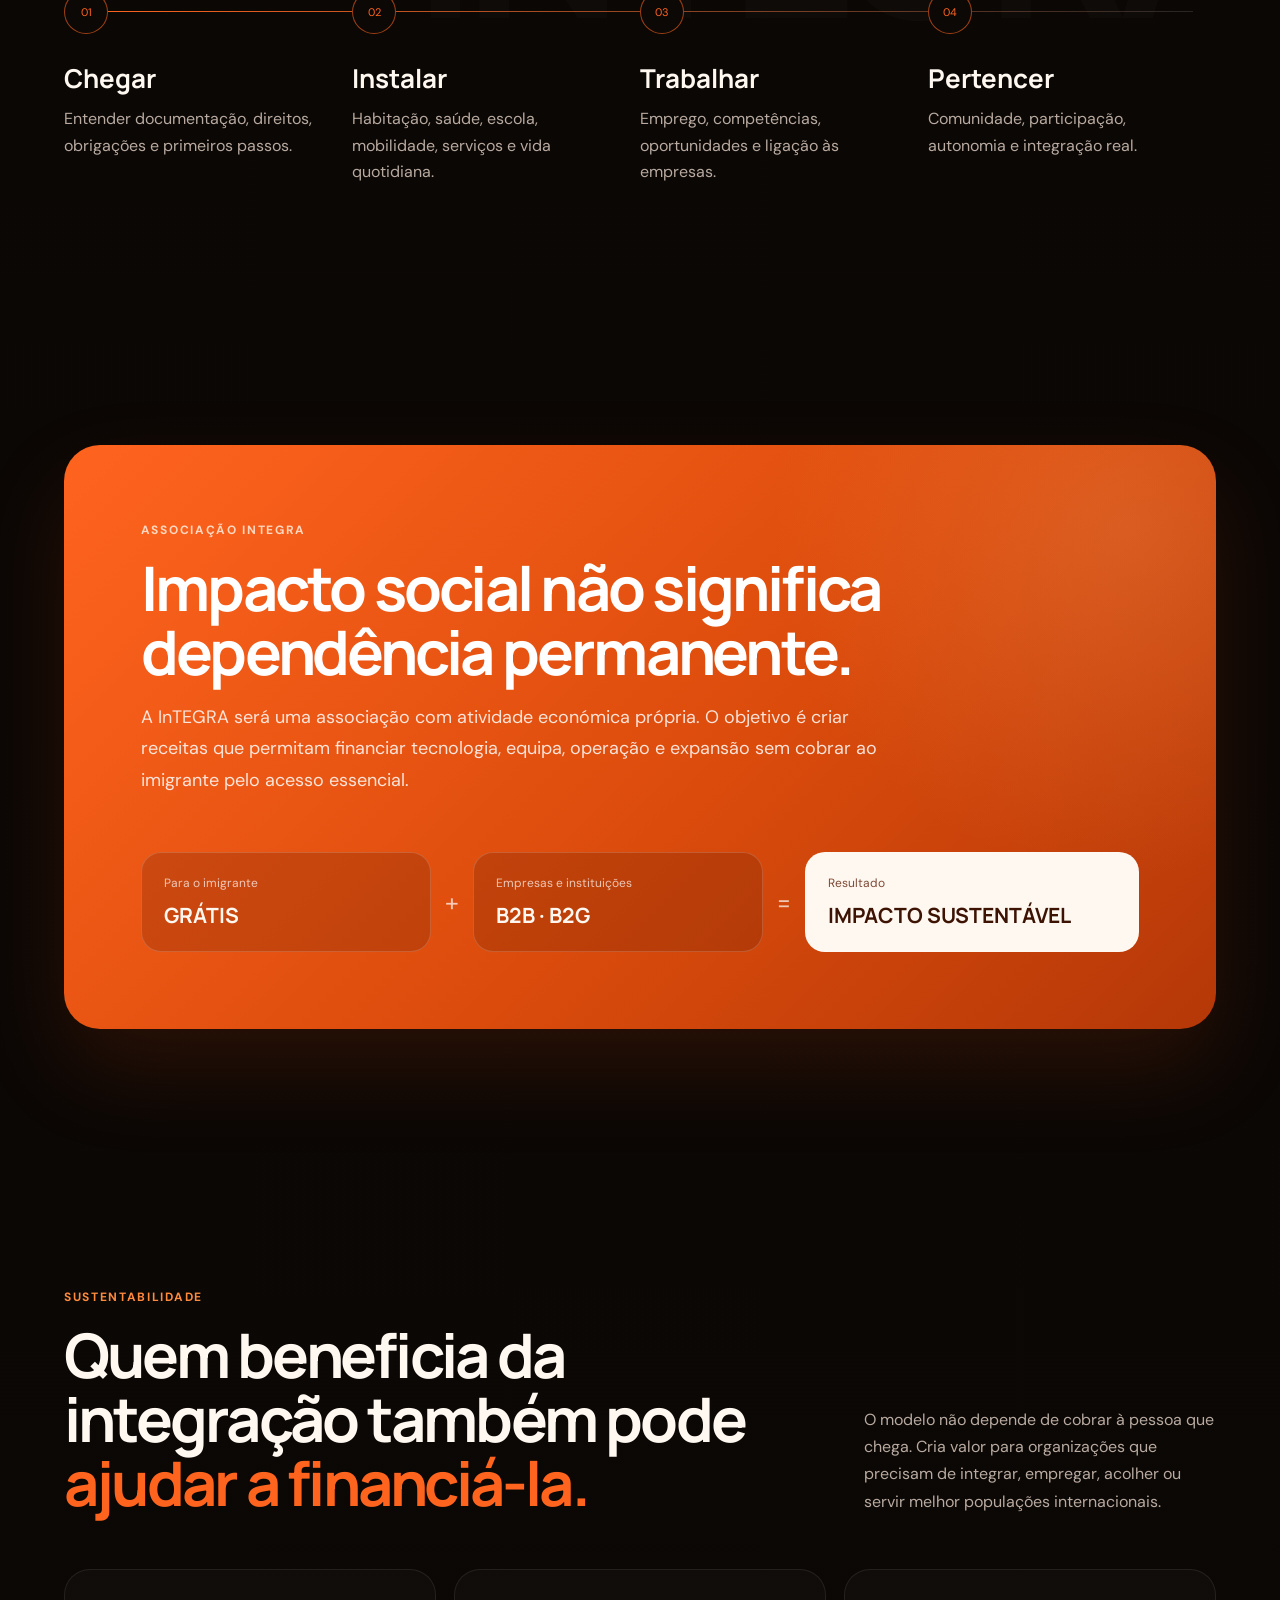
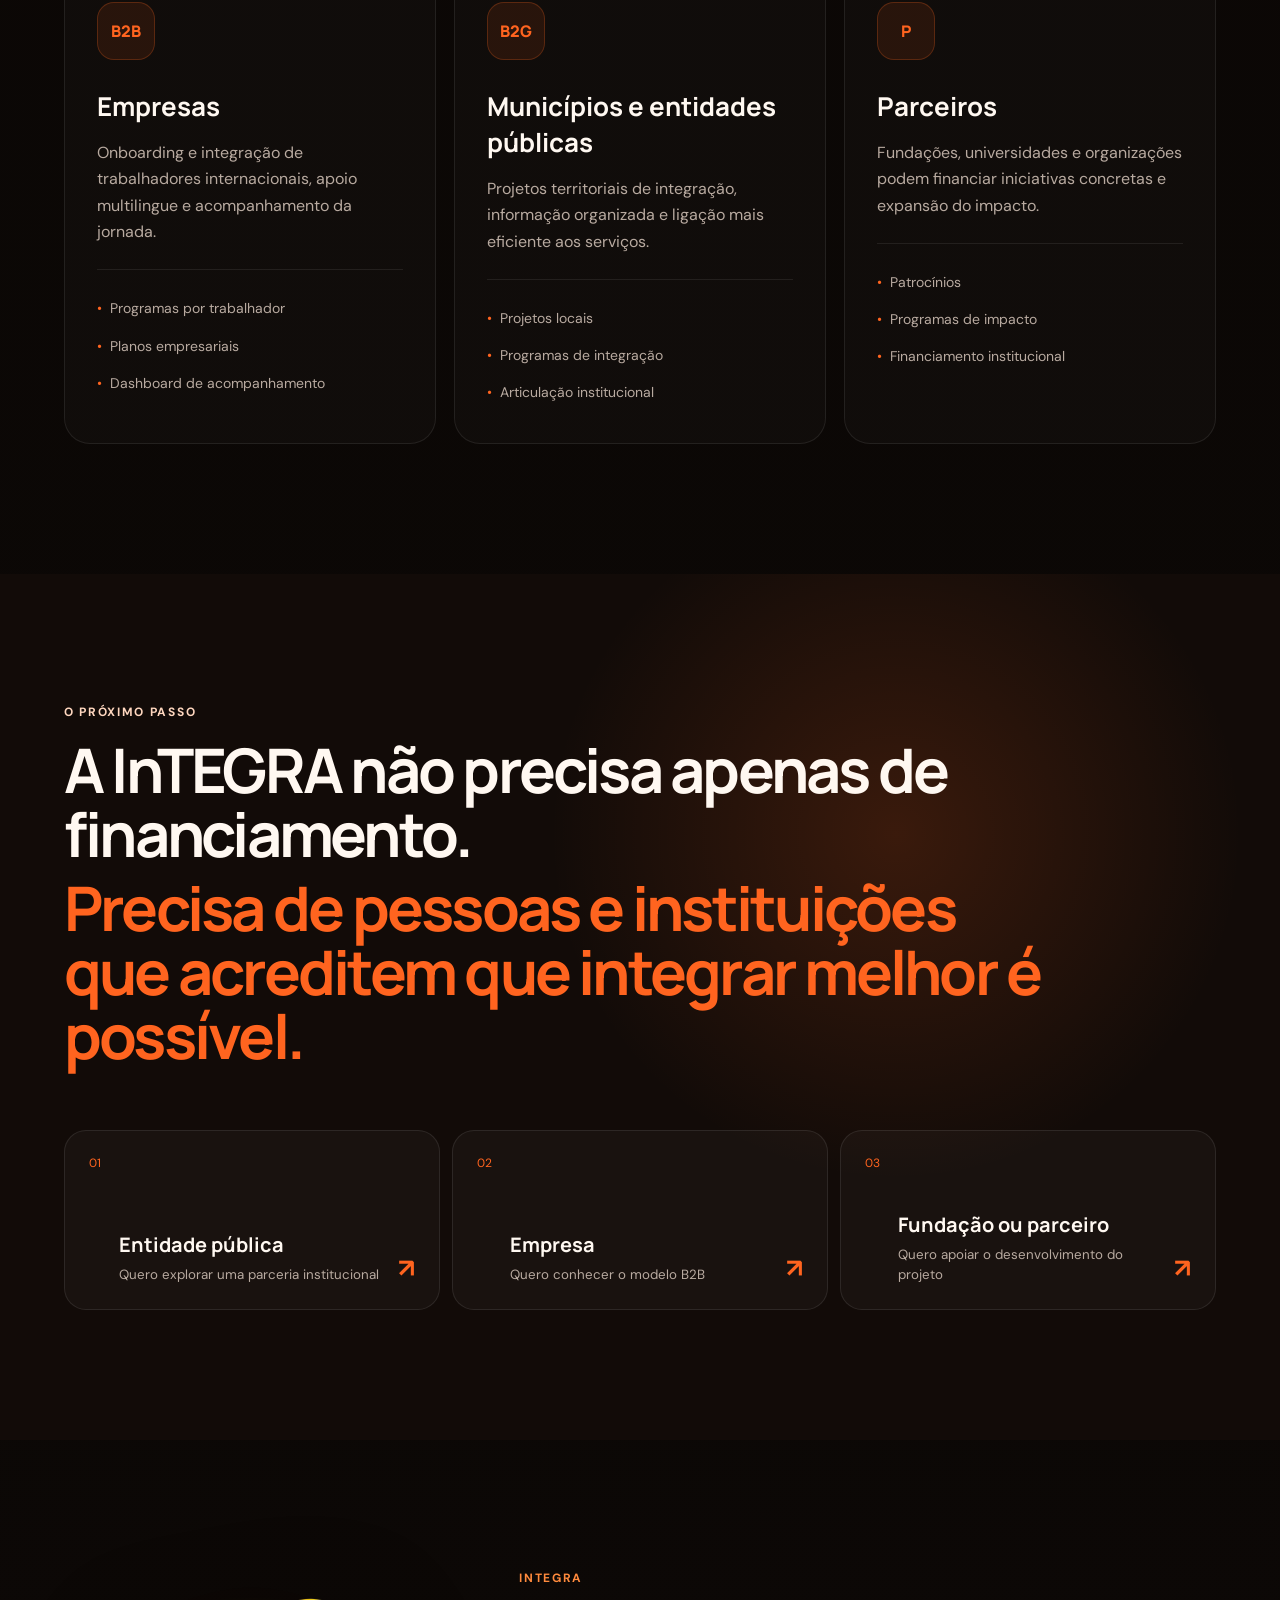
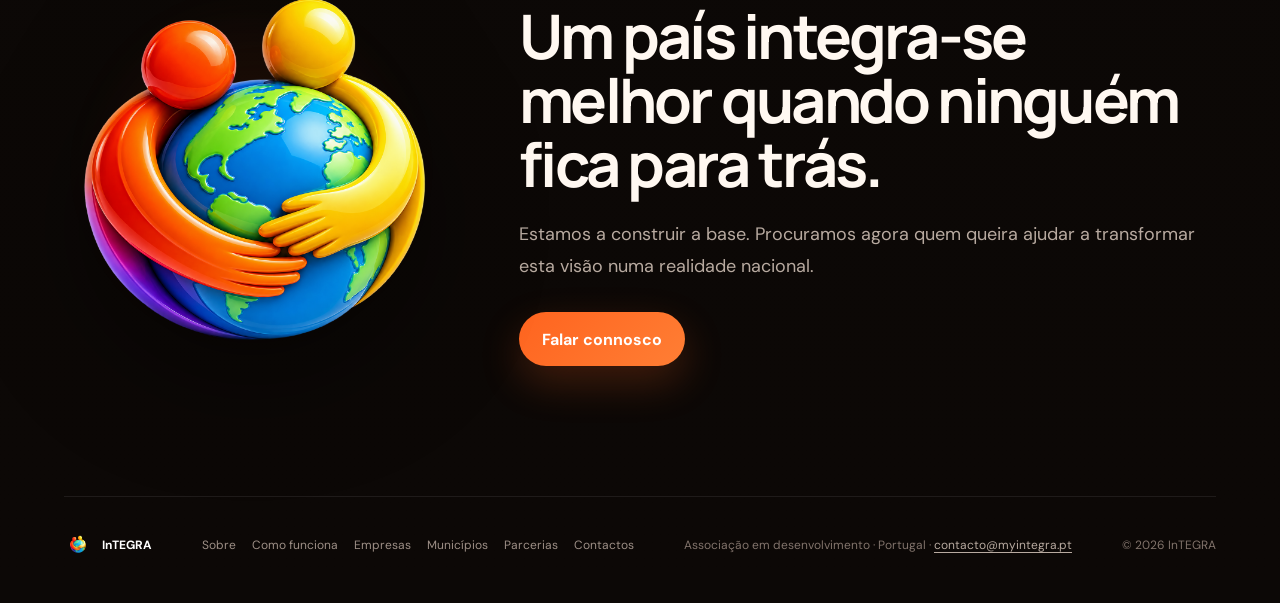
==== commit 8f72aaef: "Adicionar animacoes de chegada ao simbolo" ====
--- a/integra-apresentacao-v3-impacto/index.html
+++ b/integra-apresentacao-v3-impacto/index.html
@@ -274,7 +274,7 @@
   </div>
 
   <div
-    aria-label="Símbolo InTEGRA em rotação com chegadas animadas a Portugal"
+    aria-label="Símbolo InTEGRA em rotação com pessoas e aviões a chegar a Portugal"
     class="world-stage world-stage-arrivals"
   >
 
@@ -282,152 +282,49 @@
     <div class="orbit orbit-2"></div>
     <div class="orbit orbit-3"></div>
 
-    <!-- CHEGADAS ANIMADAS: aviões + pessoas a aproximarem-se da InTEGRA -->
-    <div class="arrival-cinema" aria-hidden="true">
-
-      <svg class="arrival-flight-map" viewBox="0 0 1000 1000" preserveAspectRatio="xMidYMid meet">
-        <defs>
-          <filter id="planeGlow" x="-80%" y="-80%" width="260%" height="260%">
-            <feGaussianBlur stdDeviation="7" result="blur"/>
-            <feMerge>
-              <feMergeNode in="blur"/>
-              <feMergeNode in="SourceGraphic"/>
-            </feMerge>
-          </filter>
-
-          <filter id="trailGlow" x="-50%" y="-50%" width="200%" height="200%">
-            <feGaussianBlur stdDeviation="5"/>
-          </filter>
-
-          <linearGradient id="trailOrange" x1="0" x2="1">
-            <stop offset="0" stop-color="#ff641f" stop-opacity="0"/>
-            <stop offset=".55" stop-color="#ff8a3d" stop-opacity=".45"/>
-            <stop offset="1" stop-color="#ffd0ad" stop-opacity=".9"/>
-          </linearGradient>
-
-          <!-- Rotas curvas que convergem no símbolo -->
-          <path id="flightPathA" d="M -120 170 C 180 160 260 300 455 455"/>
-          <path id="flightPathB" d="M 1110 250 C 860 210 760 325 560 468"/>
-          <path id="flightPathC" d="M 930 930 C 820 735 705 620 555 535"/>
-          <path id="flightPathD" d="M 35 795 C 165 700 305 610 445 530"/>
-
-          <path id="travellerPathA" d="M 25 790 C 160 775 300 700 445 590"/>
-          <path id="travellerPathB" d="M 980 820 C 820 780 700 700 565 595"/>
-        </defs>
-
-        <!-- rastos subtis -->
-        <path class="arrival-trail trail-a" d="M -120 170 C 180 160 260 300 455 455"/>
-        <path class="arrival-trail trail-b" d="M 1110 250 C 860 210 760 325 560 468"/>
-        <path class="arrival-trail trail-c" d="M 930 930 C 820 735 705 620 555 535"/>
-
-        <!-- Avião 1 -->
-        <g class="mini-plane mini-plane-a" filter="url(#planeGlow)">
-          <g transform="scale(.62)">
-            <path class="plane-fuselage" d="M-55 -7 C-28 -15 28 -15 58 -5 C67 -2 67 5 58 8 C26 16 -28 14 -55 8 Z"/>
-            <path class="plane-wing" d="M-5 -6 L35 -38 L49 -35 L22 -4 Z"/>
-            <path class="plane-wing" d="M-4 7 L35 38 L49 35 L21 5 Z"/>
-            <path class="plane-tail" d="M-43 -4 L-31 -27 L-19 -24 L-25 -3 Z"/>
-            <circle class="plane-window" cx="9" cy="-3" r="2.4"/>
-            <circle class="plane-window" cx="19" cy="-3" r="2.4"/>
-            <circle class="plane-window" cx="29" cy="-3" r="2.4"/>
-          </g>
-          <animateMotion dur="7.4s" begin="0s" repeatCount="indefinite" rotate="auto">
-            <mpath href="#flightPathA"/>
-          </animateMotion>
-          <animate attributeName="opacity" values="0;1;1;.95;0" keyTimes="0;.08;.65;.82;1" dur="7.4s" repeatCount="indefinite"/>
-        </g>
-
-        <!-- Avião 2 -->
-        <g class="mini-plane mini-plane-b" filter="url(#planeGlow)">
-          <g transform="scale(.50)">
-            <path class="plane-fuselage" d="M-55 -7 C-28 -15 28 -15 58 -5 C67 -2 67 5 58 8 C26 16 -28 14 -55 8 Z"/>
-            <path class="plane-wing" d="M-5 -6 L35 -38 L49 -35 L22 -4 Z"/>
-            <path class="plane-wing" d="M-4 7 L35 38 L49 35 L21 5 Z"/>
-            <path class="plane-tail" d="M-43 -4 L-31 -27 L-19 -24 L-25 -3 Z"/>
-            <circle class="plane-window" cx="9" cy="-3" r="2.4"/>
-            <circle class="plane-window" cx="19" cy="-3" r="2.4"/>
-            <circle class="plane-window" cx="29" cy="-3" r="2.4"/>
-          </g>
-          <animateMotion dur="9.2s" begin="1.8s" repeatCount="indefinite" rotate="auto">
-            <mpath href="#flightPathB"/>
-          </animateMotion>
-          <animate attributeName="opacity" values="0;1;1;.95;0" keyTimes="0;.08;.66;.84;1" dur="9.2s" begin="1.8s" repeatCount="indefinite"/>
-        </g>
-
-        <!-- Avião 3 -->
-        <g class="mini-plane mini-plane-c" filter="url(#planeGlow)">
-          <g transform="scale(.42)">
-            <path class="plane-fuselage" d="M-55 -7 C-28 -15 28 -15 58 -5 C67 -2 67 5 58 8 C26 16 -28 14 -55 8 Z"/>
-            <path class="plane-wing" d="M-5 -6 L35 -38 L49 -35 L22 -4 Z"/>
-            <path class="plane-wing" d="M-4 7 L35 38 L49 35 L21 5 Z"/>
-            <path class="plane-tail" d="M-43 -4 L-31 -27 L-19 -24 L-25 -3 Z"/>
-          </g>
-          <animateMotion dur="11.6s" begin="4.1s" repeatCount="indefinite" rotate="auto">
-            <mpath href="#flightPathC"/>
-          </animateMotion>
-          <animate attributeName="opacity" values="0;.7;.7;.6;0" keyTimes="0;.1;.68;.86;1" dur="11.6s" begin="4.1s" repeatCount="indefinite"/>
-        </g>
-
-        <!-- Avião 4, muito discreto -->
-        <g class="mini-plane mini-plane-d">
-          <g transform="scale(.34)">
-            <path class="plane-fuselage" d="M-55 -7 C-28 -15 28 -15 58 -5 C67 -2 67 5 58 8 C26 16 -28 14 -55 8 Z"/>
-            <path class="plane-wing" d="M-5 -6 L35 -38 L49 -35 L22 -4 Z"/>
-            <path class="plane-wing" d="M-4 7 L35 38 L49 35 L21 5 Z"/>
-          </g>
-          <animateMotion dur="13.5s" begin="7s" repeatCount="indefinite" rotate="auto">
-            <mpath href="#flightPathD"/>
-          </animateMotion>
-          <animate attributeName="opacity" values="0;.45;.45;.3;0" keyTimes="0;.1;.67;.86;1" dur="13.5s" begin="7s" repeatCount="indefinite"/>
-        </g>
-
-        <!-- Viajante da esquerda -->
-        <g class="mini-traveller mini-traveller-a">
-          <g transform="scale(.55)">
-            <circle class="traveller-head" cx="0" cy="-38" r="13"/>
-            <path class="traveller-body" d="M0 -24 L0 16"/>
-            <path class="traveller-limb traveller-arm-a" d="M0 -12 L-19 7"/>
-            <path class="traveller-limb traveller-arm-b" d="M0 -11 L17 4"/>
-            <path class="traveller-limb traveller-leg-a" d="M0 16 L-13 42"/>
-            <path class="traveller-limb traveller-leg-b" d="M0 16 L15 41"/>
-            <rect class="traveller-case" x="23" y="8" width="24" height="34" rx="4"/>
-            <path class="traveller-case-handle" d="M29 8 L29 1 Q29 -4 34 -4 L37 -4 Q42 -4 42 1 L42 8"/>
-            <circle class="case-wheel" cx="29" cy="45" r="3"/>
-            <circle class="case-wheel" cx="42" cy="45" r="3"/>
-          </g>
-          <animateMotion dur="10.8s" begin="1s" repeatCount="indefinite" rotate="auto">
-            <mpath href="#travellerPathA"/>
-          </animateMotion>
-          <animate attributeName="opacity" values="0;1;1;.75;0" keyTimes="0;.08;.65;.82;1" dur="10.8s" begin="1s" repeatCount="indefinite"/>
-        </g>
-
-        <!-- Viajante da direita -->
-        <g class="mini-traveller mini-traveller-b">
-          <g transform="scale(.47)">
-            <circle class="traveller-head alt" cx="0" cy="-38" r="13"/>
-            <path class="traveller-body alt" d="M0 -24 L0 16"/>
-            <path class="traveller-limb traveller-arm-a alt" d="M0 -12 L-19 7"/>
-            <path class="traveller-limb traveller-arm-b alt" d="M0 -11 L17 4"/>
-            <path class="traveller-limb traveller-leg-a alt" d="M0 16 L-13 42"/>
-            <path class="traveller-limb traveller-leg-b alt" d="M0 16 L15 41"/>
-            <rect class="traveller-case alt-case" x="-46" y="8" width="24" height="34" rx="4"/>
-            <path class="traveller-case-handle alt-handle" d="M-40 8 L-40 1 Q-40 -4 -35 -4 L-32 -4 Q-27 -4 -27 1 L-27 8"/>
-            <circle class="case-wheel" cx="-40" cy="45" r="3"/>
-            <circle class="case-wheel" cx="-27" cy="45" r="3"/>
-          </g>
-          <animateMotion dur="12.6s" begin="5.2s" repeatCount="indefinite" rotate="auto">
-            <mpath href="#travellerPathB"/>
-          </animateMotion>
-          <animate attributeName="opacity" values="0;.8;.8;.6;0" keyTimes="0;.09;.65;.84;1" dur="12.6s" begin="5.2s" repeatCount="indefinite"/>
-        </g>
-
-      </svg>
-
-      <div class="arrival-destination">
-        <span class="arrival-destination-dot"></span>
-        <span>Chegada</span>
-        <strong>Portugal</strong>
-      </div>
+    <!-- MUNDO VIVO InTEGRA: aviões + NPCs -->
+    <div class="integra-live-world" id="integraLiveWorld" aria-hidden="true">
+
+      <div class="live-airspace" id="liveAirspace"></div>
+
+      <div class="impact-words impact-words-top" id="impactWordsTop">
+        <span>Documentos</span>
+        <span>Casa</span>
+        <span>Trabalho</span>
+        <span>Saúde</span>
+        <span>Português</span>
+      </div>
+
+      <div class="npc-ground">
+        <div class="npc-ground-line"></div>
+        <div class="npc-ground-glow"></div>
+        <div class="npc-ground-citylights"></div>
+
+        <div class="npc-area-label">
+          <span class="npc-area-dot"></span>
+          <span>Chegadas</span>
+          <strong>Portugal</strong>
+        </div>
+
+        <div class="impact-words impact-words-bottom" id="impactWordsBottom">
+          <span>Comunidade</span>
+          <span>Integração</span>
+          <span>Oportunidades</span>
+          <span>Pertencer</span>
+          <span>Futuro</span>
+        </div>
+
+        <div class="npc-stage" id="npcStage"></div>
+        <div class="bus-stage" id="busStage"></div>
+        <div class="bus-lane"></div>
+
+        <div class="integration-gate" id="integrationGate">
+          <span class="integration-gate-ring gate-ring-a"></span>
+          <span class="integration-gate-ring gate-ring-b"></span>
+          <span class="integration-gate-core"></span>
+        </div>
+      </div>
+
     </div>
 
     <div class="world-shadow"></div>
--- a/integra-apresentacao-v3-impacto/css/styles.css
+++ b/integra-apresentacao-v3-impacto/css/styles.css
@@ -2291,289 +2291,595 @@
 
 
 /* ==========================================================
-   LOGÓTIPO VIVO — CHEGADAS A PORTUGAL
-   Mantém o layout original da V3.
+   InTEGRA LIVE WORLD v5 — CLEAN
+   NPCs pequenos e organizados + aviões + autocarro contínuo
    ========================================================== */
 
 .world-stage-arrivals {
   overflow: visible;
 }
 
-.arrival-cinema {
-  position: absolute;
-  inset: -15%;
-  z-index: 2;
+.integra-live-world {
+  position: absolute;
+  inset: -5% -8% -8%;
+  z-index: 12;
   pointer-events: none;
   overflow: visible;
 }
 
-.arrival-flight-map {
-  position: absolute;
-  inset: 0;
+/* ---------- AVIÕES ---------- */
+
+.live-airspace {
+  position: absolute;
+  left: -2%;
+  right: -2%;
+  top: 0;
+  height: 34%;
+  overflow: visible;
+  z-index: 12;
+}
+
+.live-plane {
+  position: absolute;
+  width: 96px;
+  height: 42px;
+  left: 0;
+  top: 0;
+  transform-origin: center;
+  will-change: transform, opacity;
+  filter:
+    drop-shadow(0 10px 12px rgba(0,0,0,.32))
+    drop-shadow(0 0 12px rgba(255,124,53,.18));
+}
+
+.live-plane svg,
+.integra-bus svg {
+  display: block;
   width: 100%;
   height: 100%;
   overflow: visible;
 }
 
-/*
-  Os aviões passam por BAIXO do símbolo.
-  Quando convergem para o centro, o globo oculta-os e cria a sensação
-  de que "chegaram" à InTEGRA/Portugal.
-*/
-.world-3d {
-  z-index: 5;
-}
-
-.world-shadow {
-  z-index: 4;
-}
-
-.orbit {
-  z-index: 3;
-}
-
-.floating-label {
-  z-index: 8;
-}
-
-.arrival-trail {
-  fill: none;
-  stroke: url(#trailOrange);
-  stroke-width: 2.2;
-  stroke-linecap: round;
-  opacity: .26;
-  filter: url(#trailGlow);
-  stroke-dasharray: 10 24;
-  animation: arrivalTrailFlow 2.8s linear infinite;
-}
-
-.trail-b {
-  opacity: .20;
-  animation-duration: 3.5s;
-}
-
-.trail-c {
-  opacity: .12;
-  animation-duration: 4.2s;
-}
-
-.mini-plane {
-  transform-box: fill-box;
-  transform-origin: center;
-}
-
-.plane-fuselage {
-  fill: #fff9f2;
-  stroke: rgba(255,255,255,.45);
-  stroke-width: 1.2;
-}
-
-.plane-wing {
-  fill: #d7dbe0;
-}
-
-.plane-tail {
-  fill: var(--orange);
-}
-
-.plane-window {
-  fill: #4c6678;
-}
-
-.mini-plane-a {
-  color: #fff;
-}
-
-.mini-plane-b {
-  opacity: .9;
-}
-
-.mini-plane-c,
-.mini-plane-d {
-  opacity: .66;
-}
-
-.mini-traveller {
-  transform-box: fill-box;
-  transform-origin: center bottom;
-}
-
-.traveller-head {
-  fill: #e8b596;
-  stroke: rgba(255,255,255,.75);
-  stroke-width: 2;
-}
-
-.traveller-head.alt {
-  fill: #9b6b4f;
-}
-
-.traveller-body,
-.traveller-limb {
-  fill: none;
-  stroke: #f6f0ea;
-  stroke-width: 7;
-  stroke-linecap: round;
-}
-
-.traveller-body.alt,
-.traveller-limb.alt {
-  stroke: #ffe0c8;
-}
-
-.traveller-arm-a,
-.traveller-leg-b {
-  animation: travellerLimbA .55s ease-in-out infinite alternate;
-  transform-origin: center;
-}
-
-.traveller-arm-b,
-.traveller-leg-a {
-  animation: travellerLimbB .55s ease-in-out infinite alternate;
-  transform-origin: center;
-}
-
-.traveller-case {
-  fill: rgba(255,100,31,.16);
-  stroke: var(--orange-2);
-  stroke-width: 3;
-}
-
-.traveller-case.alt-case {
-  fill: rgba(255,196,92,.12);
-  stroke: #ffc45c;
-}
-
-.traveller-case-handle,
-.traveller-case-handle.alt-handle {
-  fill: none;
-  stroke: var(--orange-2);
-  stroke-width: 3;
-}
-
-.traveller-case-handle.alt-handle {
-  stroke: #ffc45c;
-}
-
-.case-wheel {
-  fill: #ded7d1;
-}
-
-.arrival-destination {
-  position: absolute;
-  right: 11%;
-  bottom: 13%;
-  z-index: 7;
+.live-plane-trail {
+  position: absolute;
+  right: 64%;
+  top: 50%;
+  width: 102px;
+  height: 2px;
+  transform: translateY(-50%);
+  background: linear-gradient(
+    90deg,
+    rgba(255,100,31,0),
+    rgba(255,122,43,.22),
+    rgba(255,236,221,.55)
+  );
+  border-radius: 999px;
+  opacity: .62;
+}
+
+.live-plane-body { fill: url(#planeBodyGradient); }
+.live-plane-under { fill: #bdc5cc; }
+.live-plane-wing { fill: #dde3e8; }
+.live-plane-tail { fill: url(#planeTailGradient); }
+.live-plane-window { fill: #5b7585; }
+
+/* ---------- PALAVRAS-CHAVE ---------- */
+
+.impact-words {
+  position: absolute;
+  display: flex;
+  gap: 7px;
+  align-items: center;
+  flex-wrap: wrap;
+  max-width: 72%;
+  z-index: 14;
+}
+
+.impact-words span {
+  padding: 6px 10px;
+  border-radius: 999px;
+  border: 1px solid rgba(255,255,255,.075);
+  background: rgba(13,8,5,.72);
+  color: rgba(255,241,230,.9);
+  font-size: 9px;
+  font-weight: 700;
+  line-height: 1;
+  letter-spacing: .02em;
+  box-shadow:
+    0 10px 24px rgba(0,0,0,.22),
+    inset 0 1px 0 rgba(255,255,255,.04);
+}
+
+.impact-words span:nth-child(odd) {
+  color: #ffd8bd;
+}
+
+.impact-words-top {
+  left: 50%;
+  top: 4%;
+  transform: translateX(-31%);
+  justify-content: center;
+}
+
+.impact-words-bottom {
+  left: 50%;
+  bottom: 6%;
+  transform: translateX(-50%);
+  justify-content: center;
+  max-width: 90%;
+}
+
+/* ---------- ZONA INFERIOR ---------- */
+
+.npc-ground {
+  position: absolute;
+  left: 1%;
+  right: 1%;
+  bottom: 0;
+  height: 36%;
+  border-radius: 0 0 34px 34px;
+}
+
+.npc-ground-line {
+  position: absolute;
+  left: 5%;
+  right: 5%;
+  bottom: 18%;
+  height: 2px;
+  background: linear-gradient(
+    90deg,
+    transparent,
+    rgba(255,115,50,.20),
+    rgba(255,255,255,.14),
+    rgba(255,115,50,.20),
+    transparent
+  );
+}
+
+.npc-ground-glow {
+  position: absolute;
+  left: 14%;
+  right: 14%;
+  bottom: -3%;
+  height: 60%;
+  border-radius: 50%;
+  background: radial-gradient(
+    ellipse at center,
+    rgba(255,100,31,.09),
+    rgba(255,171,88,.035) 38%,
+    transparent 74%
+  );
+  filter: blur(20px);
+}
+
+.npc-ground-citylights {
+  position: absolute;
+  left: 7%;
+  right: 7%;
+  bottom: 11%;
+  height: 10px;
+  background-image:
+    radial-gradient(circle, rgba(255,255,255,.48) 0 1px, transparent 1.5px);
+  background-size: 32px 10px;
+  opacity: .16;
+}
+
+.npc-area-label {
+  position: absolute;
+  left: 50%;
+  bottom: -2%;
+  transform: translateX(-50%);
   display: grid;
   grid-template-columns: auto auto;
+  gap: 0 7px;
   align-items: center;
-  column-gap: 7px;
-  row-gap: 1px;
-  padding: 7px 10px;
+  padding: 6px 11px;
   border-radius: 999px;
-  color: #e5d9d1;
-  background: rgba(14,8,5,.55);
-  border: 1px solid rgba(255,255,255,.08);
+  background: rgba(13,8,5,.62);
+  border: 1px solid rgba(255,255,255,.07);
   backdrop-filter: blur(10px);
   opacity: .72;
-  animation: arrivalDestinationPulse 3.6s ease-in-out infinite;
-}
-
-.arrival-destination-dot {
+  z-index: 3;
+}
+
+.npc-area-dot {
+  grid-row: 1 / span 2;
   width: 6px;
   height: 6px;
   border-radius: 50%;
-  background:
-    linear-gradient(90deg,#168743 0 44%,#db2d2d 44% 100%);
-  box-shadow: 0 0 12px rgba(255,100,31,.45);
-  grid-row: 1 / span 2;
-}
-
-.arrival-destination span {
-  font-size: 8px;
-  color: #94857c;
+  background: linear-gradient(90deg,#168743 0 45%,#da2d2d 45%);
+  box-shadow: 0 0 10px rgba(255,100,31,.42);
+}
+
+.npc-area-label span {
+  color: #8d8077;
+  font-size: 7px;
   text-transform: uppercase;
-  letter-spacing: .11em;
-}
-
-.arrival-destination strong {
+  letter-spacing: .12em;
+}
+
+.npc-area-label strong {
+  color: #d9cec7;
+  font: 700 9px/1 "Manrope", sans-serif;
+}
+
+/* ---------- NPCs ---------- */
+
+.npc-stage {
+  position: absolute;
+  inset: 0 0 15%;
+  overflow: visible;
+  z-index: 18;
+}
+
+.game-npc {
+  position: absolute;
+  width: 54px;
+  height: 104px;
+  left: 0;
+  top: 0;
+  opacity: 0;
+  will-change: transform, opacity;
+}
+
+.game-npc.walking .npc-sprite-wrap {
+  animation: npcBodyWalk .68s ease-in-out infinite;
+}
+
+.game-npc.talking .npc-sprite-wrap {
+  animation: npcTalkBob 1.08s ease-in-out infinite;
+}
+
+.npc-sprite-wrap {
+  position: absolute;
+  left: 50%;
+  bottom: 0;
+  width: 54px;
+  height: 102px;
+  transform: translateX(-50%);
+  transform-origin: 50% 94%;
+}
+
+.npc-sprite-wrap svg {
+  display: block;
+  width: 100%;
+  height: 100%;
+  overflow: visible;
+}
+
+.npc-head {
+  stroke: rgba(255,255,255,.72);
+  stroke-width: 1.2;
+}
+
+.npc-head-shine { fill: rgba(255,255,255,.28); }
+.npc-hair { fill: #2e211c; }
+.npc-eye { fill: #171311; }
+
+.npc-mouth {
+  fill: none;
+  stroke: #2a1d18;
+  stroke-width: 1.5;
+  stroke-linecap: round;
+}
+
+.npc-shirt,
+.npc-skirt,
+.npc-pants,
+.npc-jacket {
+  stroke: rgba(255,255,255,.30);
+  stroke-width: 1.2;
+}
+
+.npc-torso-shadow { fill: rgba(0,0,0,.12); }
+
+.npc-arm-left { transform-origin: 23px 44px; }
+.npc-arm-right { transform-origin: 41px 44px; }
+.npc-leg-left { transform-origin: 26px 88px; }
+.npc-leg-right { transform-origin: 38px 88px; }
+
+.game-npc.walking .npc-arm-left,
+.game-npc.walking .npc-leg-right {
+  animation: npcLimbForward .68s ease-in-out infinite alternate;
+}
+
+.game-npc.walking .npc-arm-right,
+.game-npc.walking .npc-leg-left {
+  animation: npcLimbBack .68s ease-in-out infinite alternate;
+}
+
+/* fala sempre upright; nunca é espelhada */
+.npc-speech {
+  position: absolute;
+  left: 50%;
+  bottom: 87%;
+  min-width: 138px;
+  max-width: 182px;
+  padding: 9px 11px 10px;
+  transform: translate(-50%, -12px) scale(.97);
+  border-radius: 15px;
+  border: 1px solid rgba(255,255,255,.10);
+  background: linear-gradient(
+    180deg,
+    rgba(21,13,9,.98),
+    rgba(11,8,7,.95)
+  );
+  color: #fff6ef;
+  box-shadow:
+    0 16px 38px rgba(0,0,0,.35),
+    inset 0 1px 0 rgba(255,255,255,.06);
+  backdrop-filter: blur(12px);
+  opacity: 0;
+  transition: opacity .28s ease, transform .28s ease;
+  text-align: left;
+  z-index: 50;
+}
+
+.npc-speech::after {
+  content: "";
+  position: absolute;
+  left: 50%;
+  bottom: -6px;
+  width: 12px;
+  height: 12px;
+  transform: translateX(-50%) rotate(45deg);
+  background: rgba(14,9,6,.95);
+  border-right: 1px solid rgba(255,255,255,.08);
+  border-bottom: 1px solid rgba(255,255,255,.08);
+}
+
+.npc-speech-keyword {
+  display: inline-flex;
+  align-items: center;
+  margin-bottom: 6px;
+  padding: 4px 8px;
+  border-radius: 999px;
+  background: rgba(255,113,43,.16);
+  color: #ffb57f;
   font-size: 10px;
-  font-family: "Manrope", sans-serif;
-  letter-spacing: .04em;
-}
-
-.world-stage-arrivals:hover .arrival-trail {
-  opacity: .40;
-}
-
-.world-stage-arrivals:hover .arrival-destination {
-  opacity: .92;
-}
-
-@keyframes arrivalTrailFlow {
-  to {
-    stroke-dashoffset: -68;
-  }
-}
-
-@keyframes travellerLimbA {
-  from { transform: rotate(-7deg); }
-  to   { transform: rotate(8deg); }
-}
-
-@keyframes travellerLimbB {
-  from { transform: rotate(7deg); }
-  to   { transform: rotate(-8deg); }
-}
-
-@keyframes arrivalDestinationPulse {
-  0%,100% {
-    transform: translateY(0);
-    opacity: .58;
-  }
-  50% {
-    transform: translateY(-3px);
-    opacity: .82;
-  }
-}
-
-/* No telemóvel preservamos o efeito, mas reduzimos elementos para não prejudicar performance. */
+  font-weight: 800;
+  letter-spacing: .03em;
+  text-transform: uppercase;
+}
+
+.npc-speech-text {
+  display: block;
+  color: #fff4eb;
+  font-size: 11px;
+  line-height: 1.35;
+  font-weight: 700;
+}
+
+.game-npc.talking .npc-speech {
+  opacity: 1;
+  transform: translate(-50%, -18px) scale(1);
+}
+
+/* ---------- PORTAL ---------- */
+
+.integration-gate {
+  position: absolute;
+  left: 50%;
+  top: -20%;
+  width: 104px;
+  height: 104px;
+  transform: translateX(-50%);
+  opacity: .18;
+  z-index: 20;
+}
+
+.integration-gate-ring,
+.integration-gate-core {
+  position: absolute;
+  border-radius: 50%;
+}
+
+.integration-gate-ring {
+  inset: 0;
+  border: 1px solid rgba(255,116,45,.45);
+}
+
+.gate-ring-a { animation: gatePulse 2.6s ease-in-out infinite; }
+
+.gate-ring-b {
+  inset: 14%;
+  border-color: rgba(255,219,187,.24);
+  animation: gatePulse 2.6s .7s ease-in-out infinite;
+}
+
+.integration-gate-core {
+  inset: 37%;
+  background: rgba(255,100,31,.52);
+  box-shadow: 0 0 25px rgba(255,100,31,.34);
+}
+
+/* ---------- AUTOCARRO ---------- */
+
+.bus-lane {
+  position: absolute;
+  left: 4%;
+  right: 4%;
+  bottom: 0;
+  height: 3px;
+  background: linear-gradient(
+    90deg,
+    transparent,
+    rgba(255,255,255,.08),
+    rgba(255,255,255,.14),
+    rgba(255,255,255,.08),
+    transparent
+  );
+}
+
+.bus-stage {
+  position: absolute;
+  left: 0;
+  right: 0;
+  bottom: -1%;
+  height: 74px;
+  overflow: visible;
+  z-index: 17;
+}
+
+.integra-bus {
+  position: absolute;
+  left: 0;
+  bottom: 0;
+  width: 148px;
+  height: 66px;
+  opacity: 0;
+  will-change: transform, opacity;
+  filter: drop-shadow(0 14px 18px rgba(0,0,0,.28));
+}
+
+.world-3d { z-index: 8; }
+.world-shadow { z-index: 7; }
+.orbit { z-index: 4; }
+.floating-label { z-index: 22; }
+
+@keyframes npcBodyWalk {
+  0%,100% { transform: translateX(-50%) translateY(0) rotate(-1deg); }
+  50% { transform: translateX(-50%) translateY(-3px) rotate(1deg); }
+}
+
+@keyframes npcTalkBob {
+  0%,100% { transform: translateX(-50%) translateY(0); }
+  50% { transform: translateX(-50%) translateY(-2px); }
+}
+
+@keyframes npcLimbForward {
+  from { transform: rotate(-15deg); }
+  to   { transform: rotate(18deg); }
+}
+
+@keyframes npcLimbBack {
+  from { transform: rotate(15deg); }
+  to   { transform: rotate(-18deg); }
+}
+
+@keyframes gatePulse {
+  0%,100% { transform: scale(.82); opacity: .22; }
+  50% { transform: scale(1.12); opacity: .75; }
+}
+
+@media (max-width: 900px) {
+  .integra-live-world {
+    inset: -4% -5% -7%;
+  }
+
+  .impact-words-top {
+    max-width: 92%;
+    transform: translateX(-50%);
+    top: 3%;
+  }
+
+  .game-npc {
+    width: 48px;
+    height: 94px;
+  }
+
+  .npc-sprite-wrap {
+    width: 48px;
+    height: 92px;
+  }
+
+  .live-plane {
+    width: 82px;
+    height: 35px;
+  }
+
+  .integra-bus {
+    width: 130px;
+    height: 58px;
+  }
+}
+
 @media (max-width: 700px) {
-  .arrival-cinema {
-    inset: -10%;
-  }
-
-  .mini-plane-c,
-  .mini-plane-d,
-  .mini-traveller-b,
-  .trail-c {
+  .integra-live-world {
+    inset: -2% -3% -5%;
+  }
+
+  .impact-words span {
+    font-size: 8px;
+    padding: 5px 8px;
+  }
+
+  .impact-words-top {
+    top: 4%;
+    gap: 5px;
+    max-width: 94%;
+    transform: translateX(-50%);
+  }
+
+  .impact-words-bottom {
+    bottom: 10%;
+    gap: 5px;
+  }
+
+  .impact-words-bottom span:nth-child(5) {
     display: none;
   }
 
-  .arrival-destination {
-    right: 7%;
-    bottom: 12%;
-    transform: scale(.88);
-    transform-origin: bottom right;
-  }
-
-  .arrival-trail {
-    stroke-width: 1.8;
-    opacity: .20;
+  .npc-ground {
+    height: 40%;
+  }
+
+  .npc-area-label {
+    display: none;
+  }
+
+  .game-npc {
+    width: 44px;
+    height: 86px;
+  }
+
+  .npc-sprite-wrap {
+    width: 44px;
+    height: 84px;
+  }
+
+  .npc-speech {
+    min-width: 112px;
+    max-width: 136px;
+    padding: 7px 9px 8px;
+  }
+
+  .npc-speech-keyword {
+    font-size: 8px;
+    margin-bottom: 4px;
+    padding: 4px 7px;
+  }
+
+  .npc-speech-text {
+    font-size: 9px;
+    line-height: 1.30;
+  }
+
+  .live-plane {
+    width: 70px;
+    height: 30px;
+  }
+
+  .live-plane-trail {
+    width: 76px;
+  }
+
+  .bus-stage {
+    height: 60px;
+  }
+
+  .integra-bus {
+    width: 112px;
+    height: 50px;
   }
 }
 
 @media (prefers-reduced-motion: reduce) {
-  .arrival-cinema {
+  .live-airspace,
+  .npc-stage,
+  .bus-stage,
+  .integration-gate,
+  .impact-words {
     display: none;
   }
 }
-
-
-.arrival-cinema {
-  transition: filter .35s ease, opacity .35s ease;
-}
-
-.arrival-cinema.is-engaged {
-  filter: saturate(1.12) brightness(1.06);
-}
